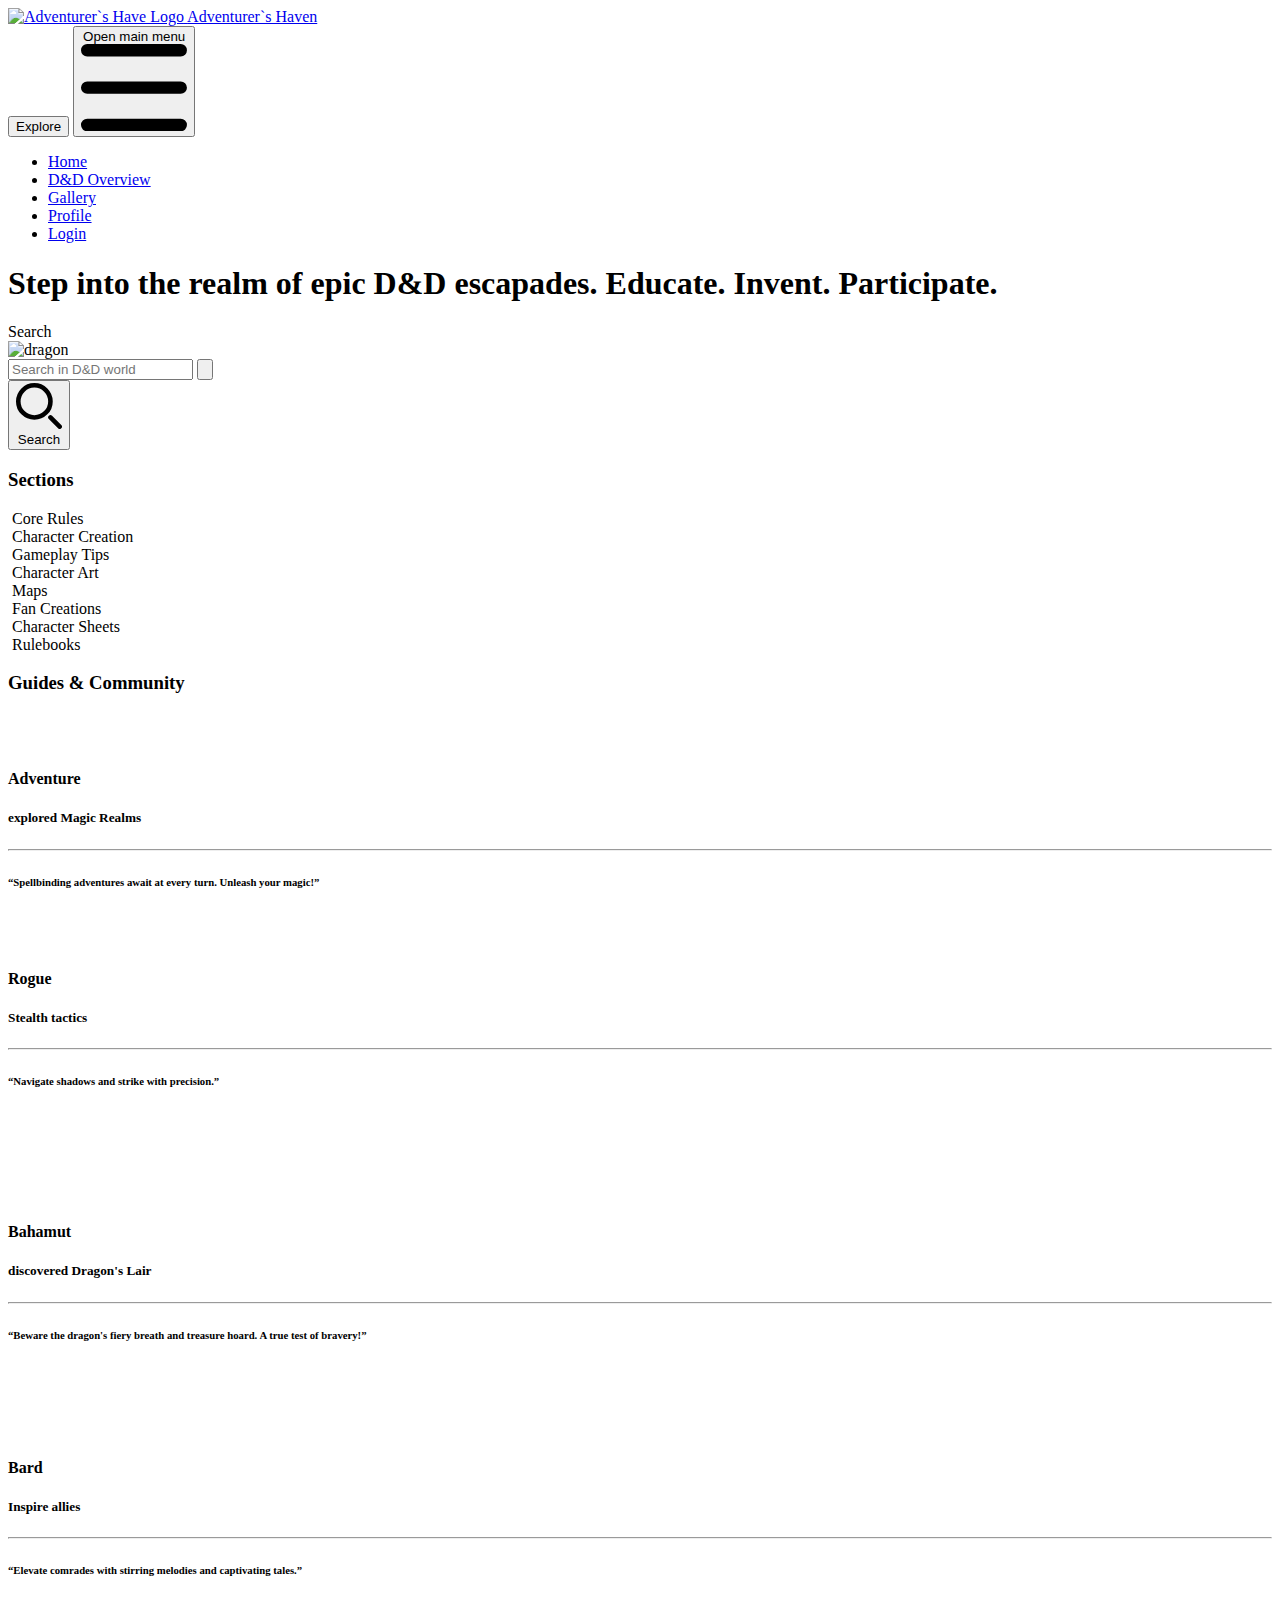
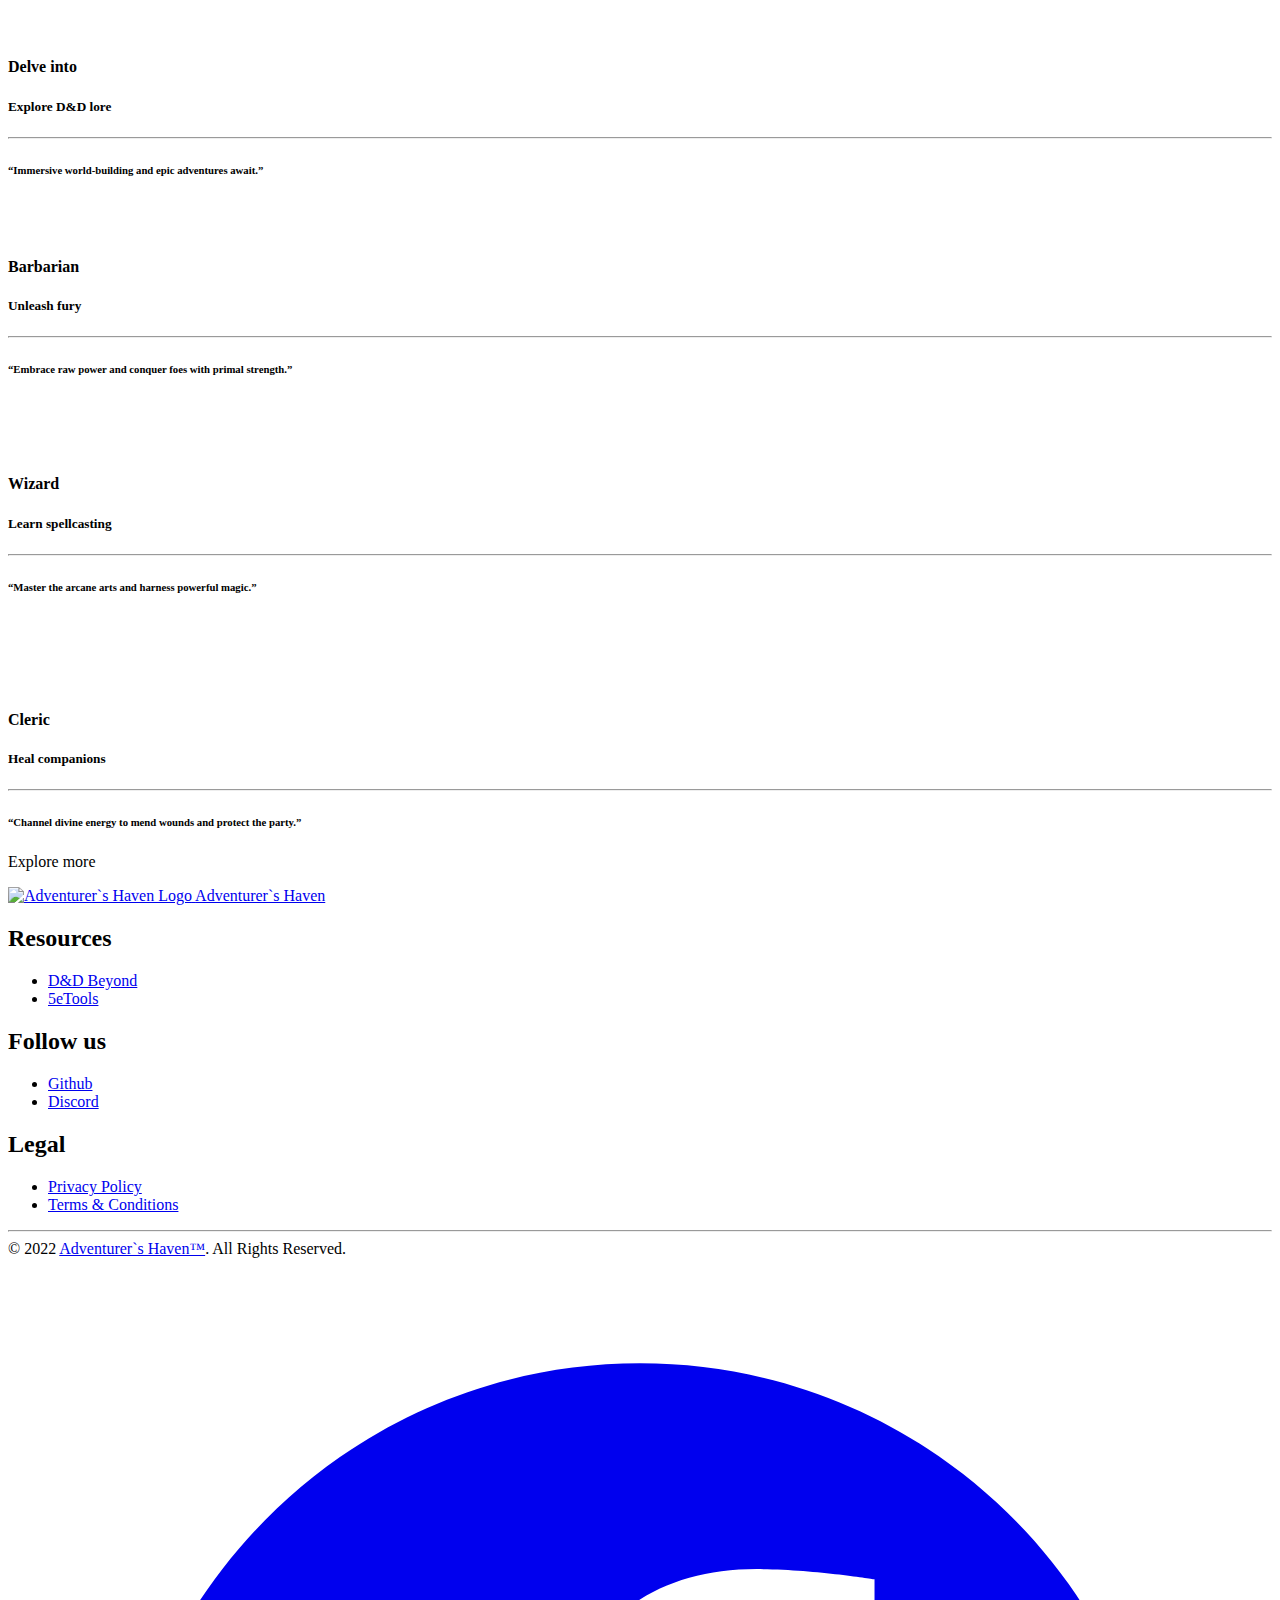
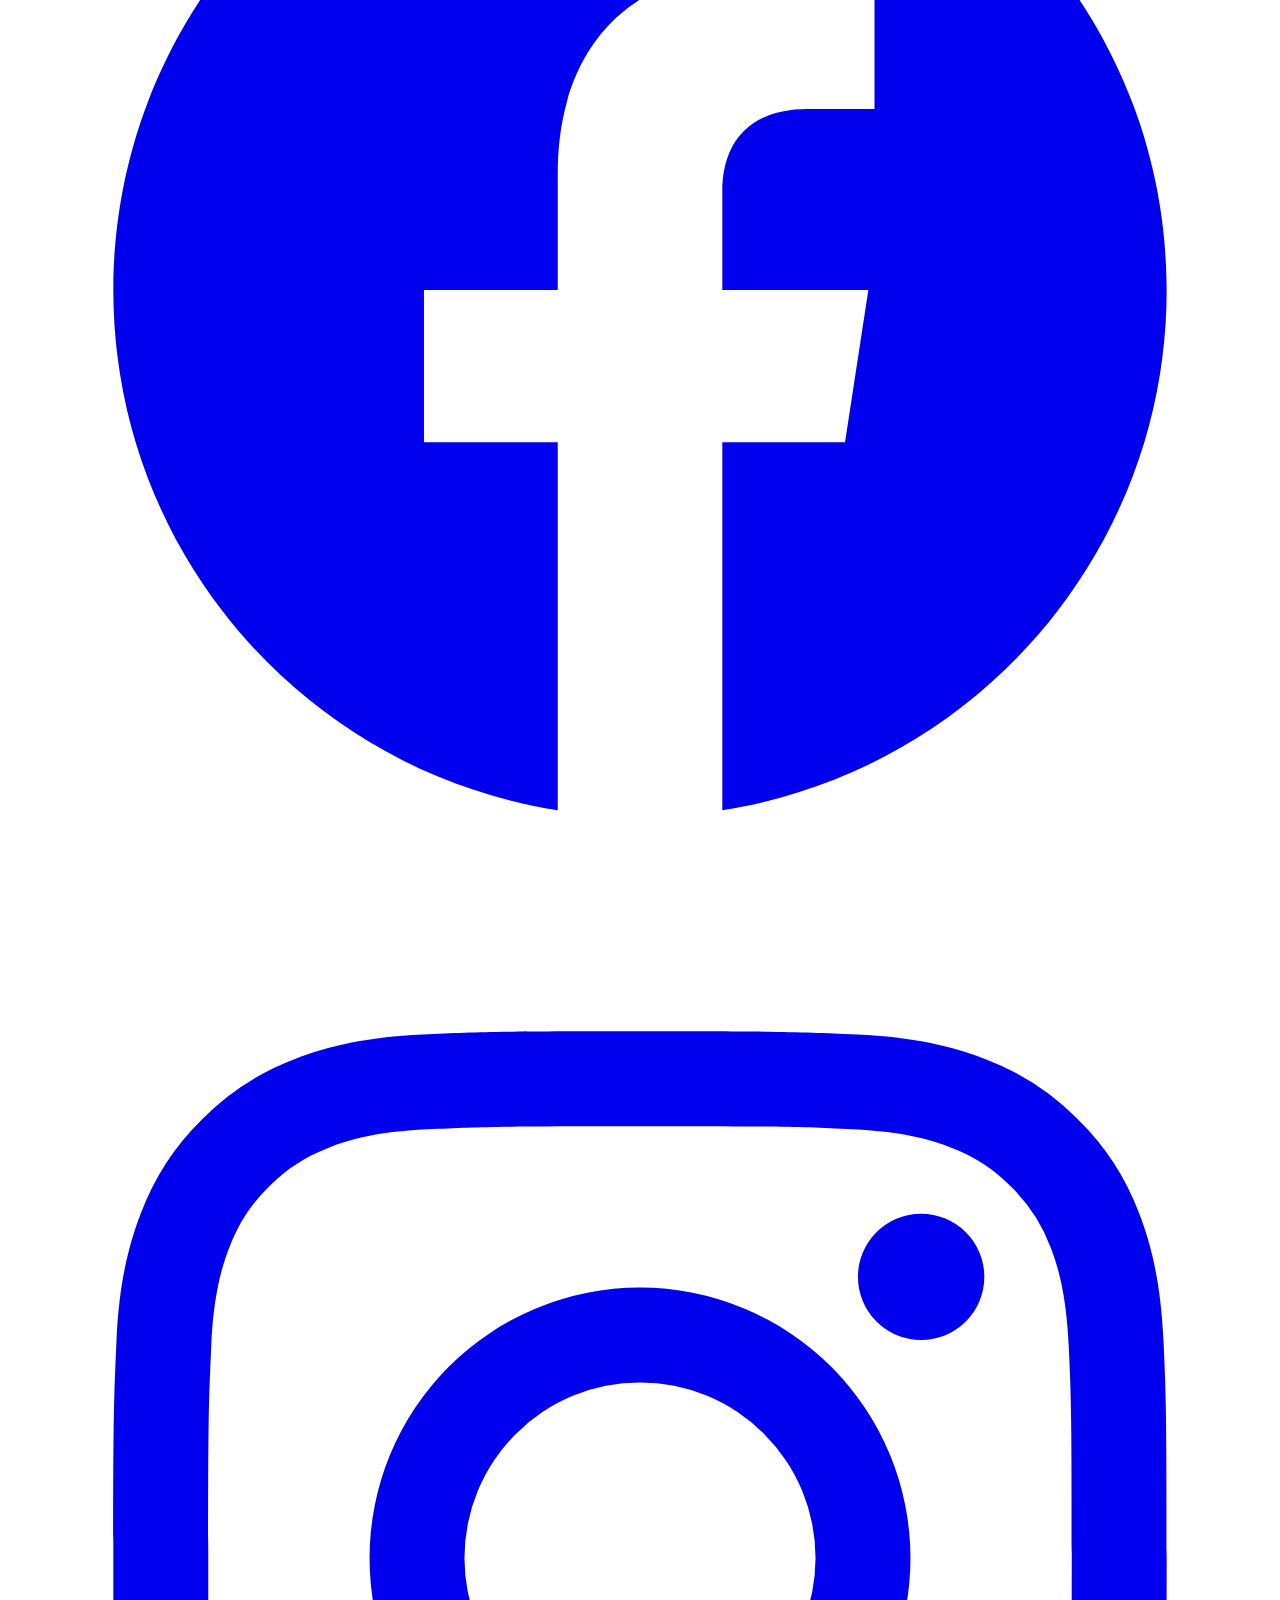
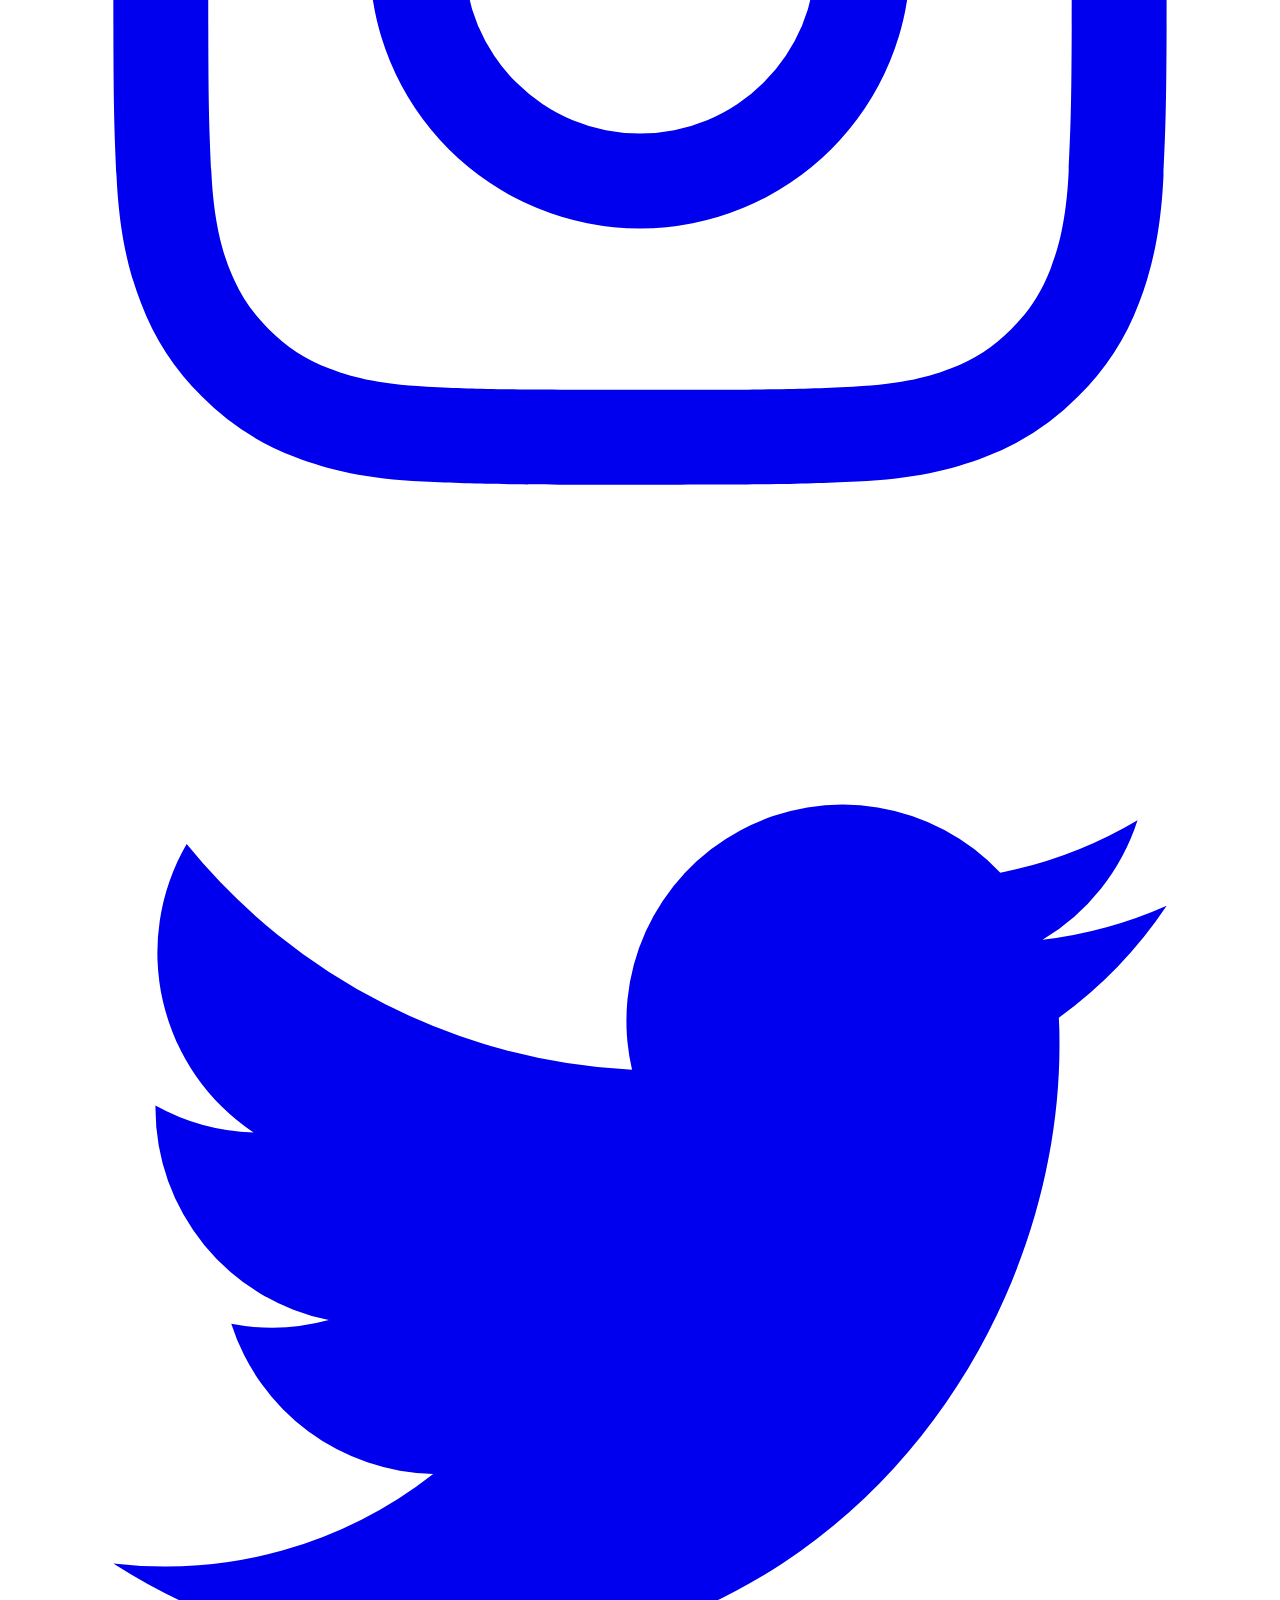
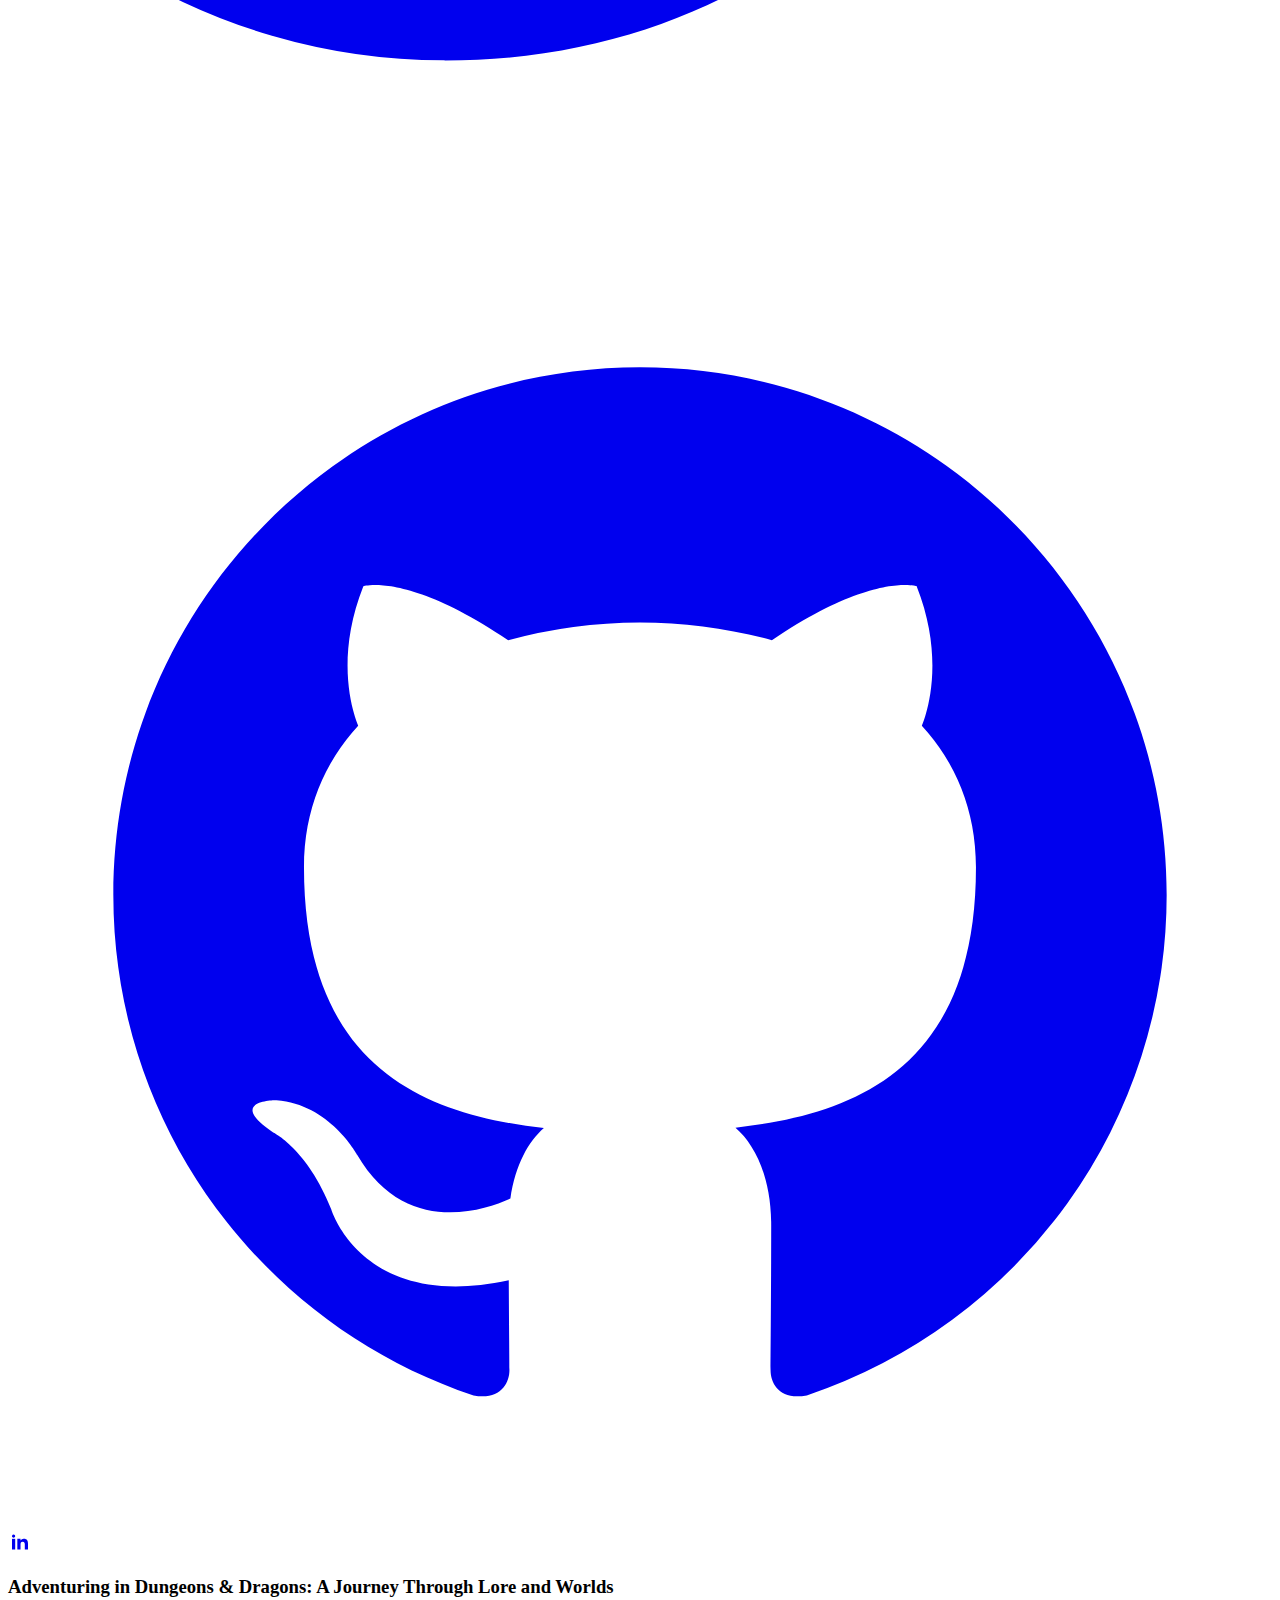
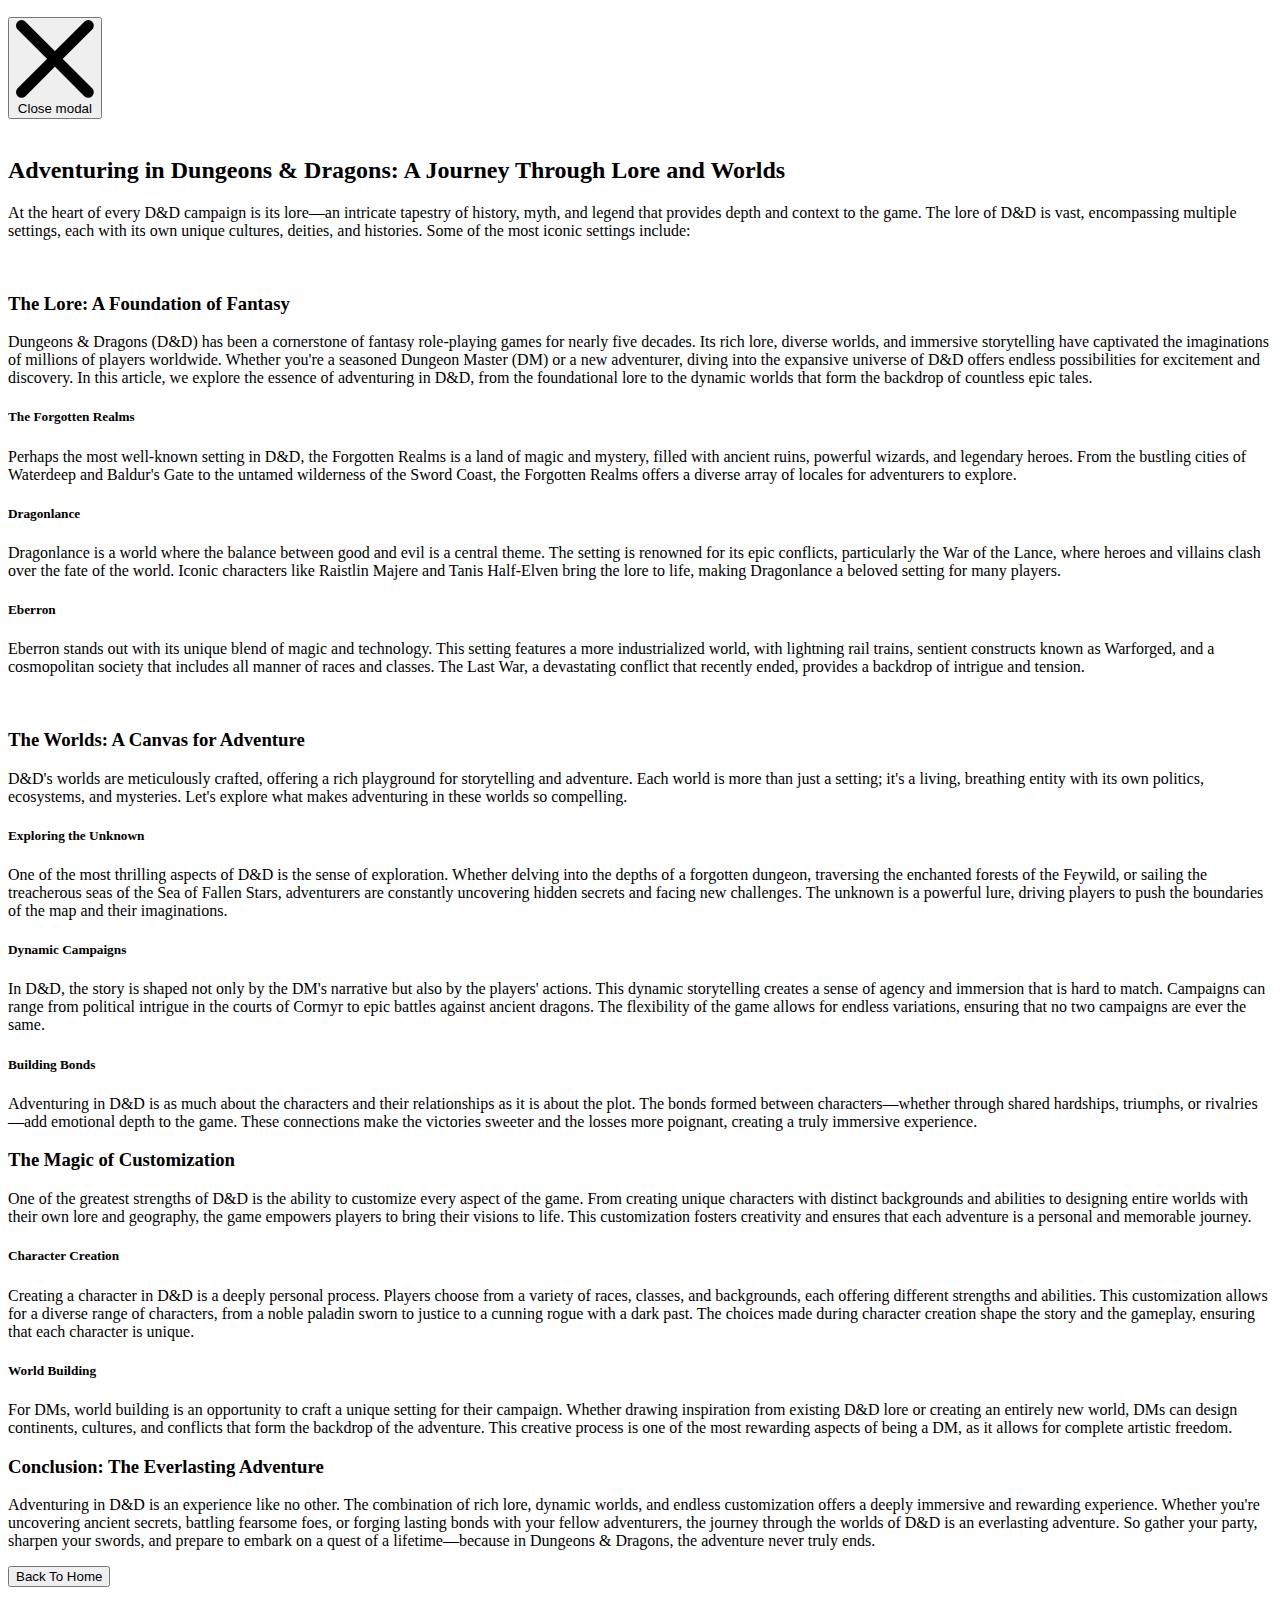
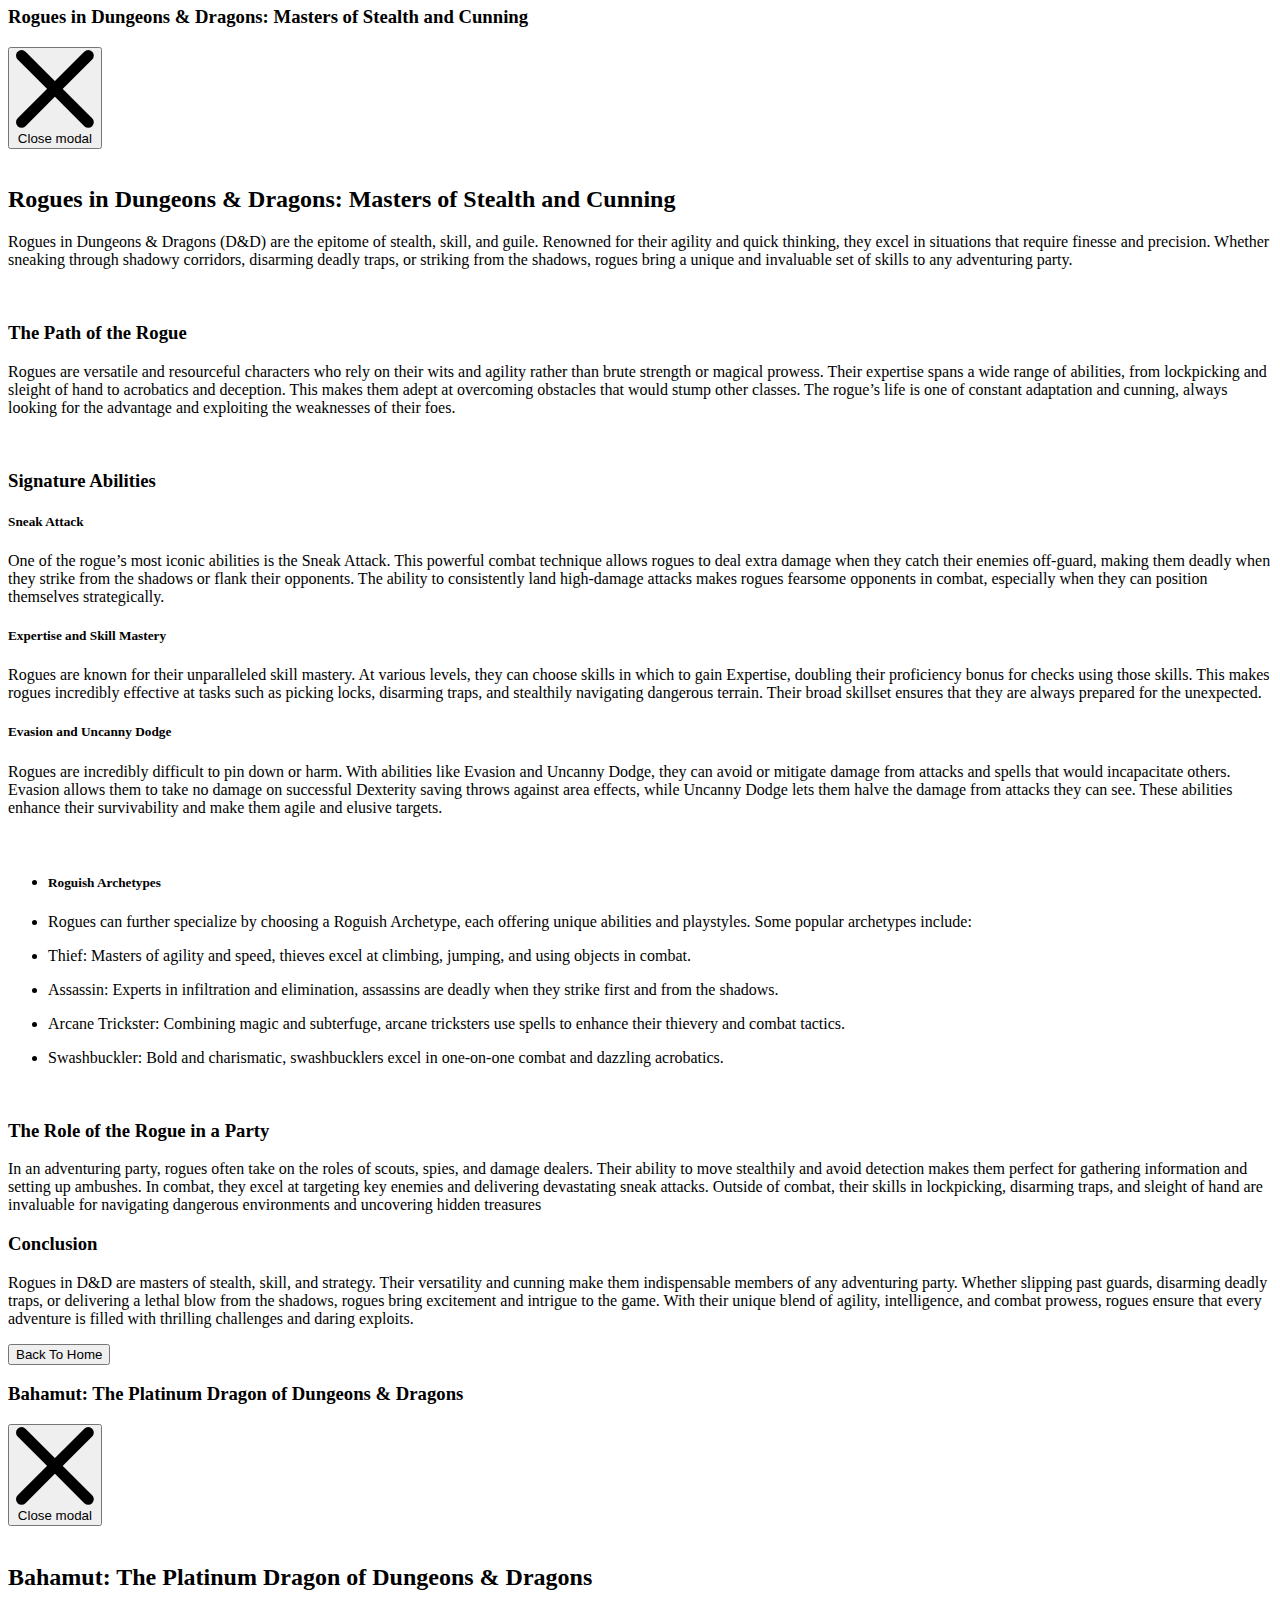
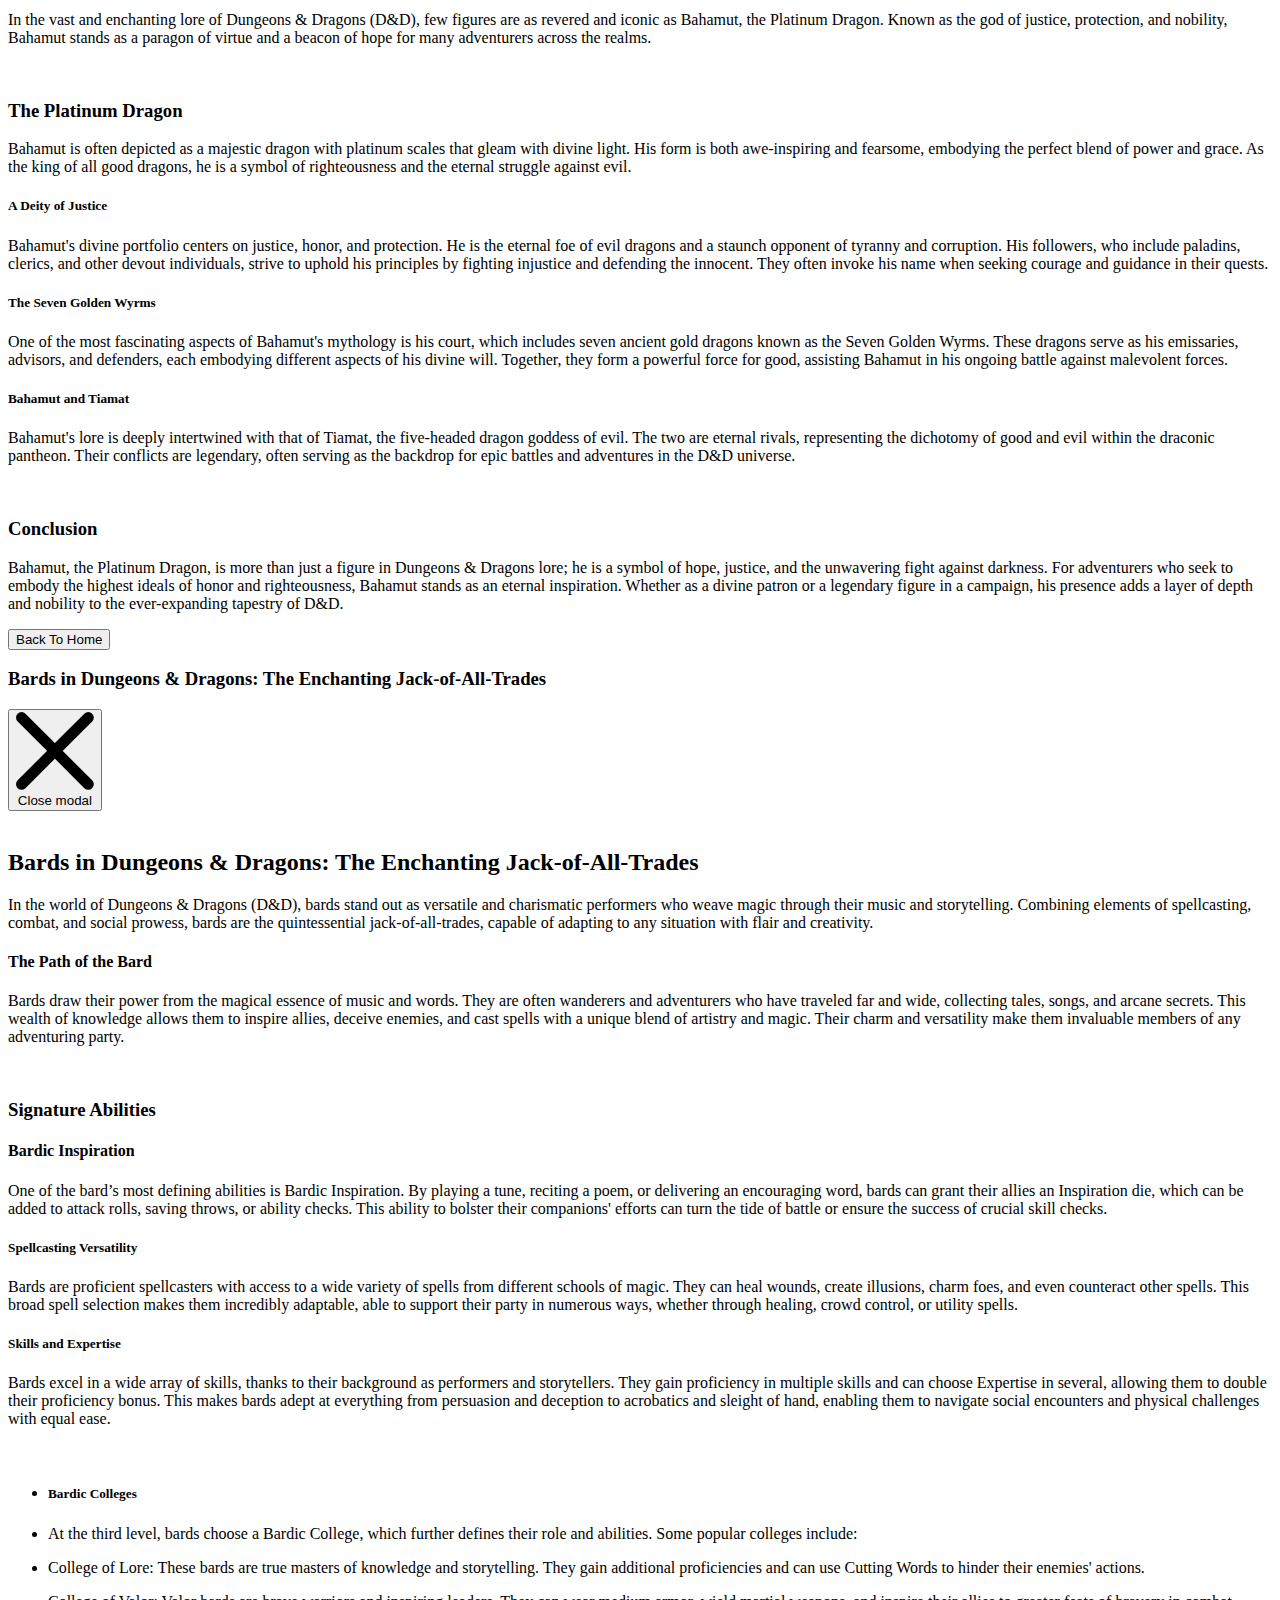
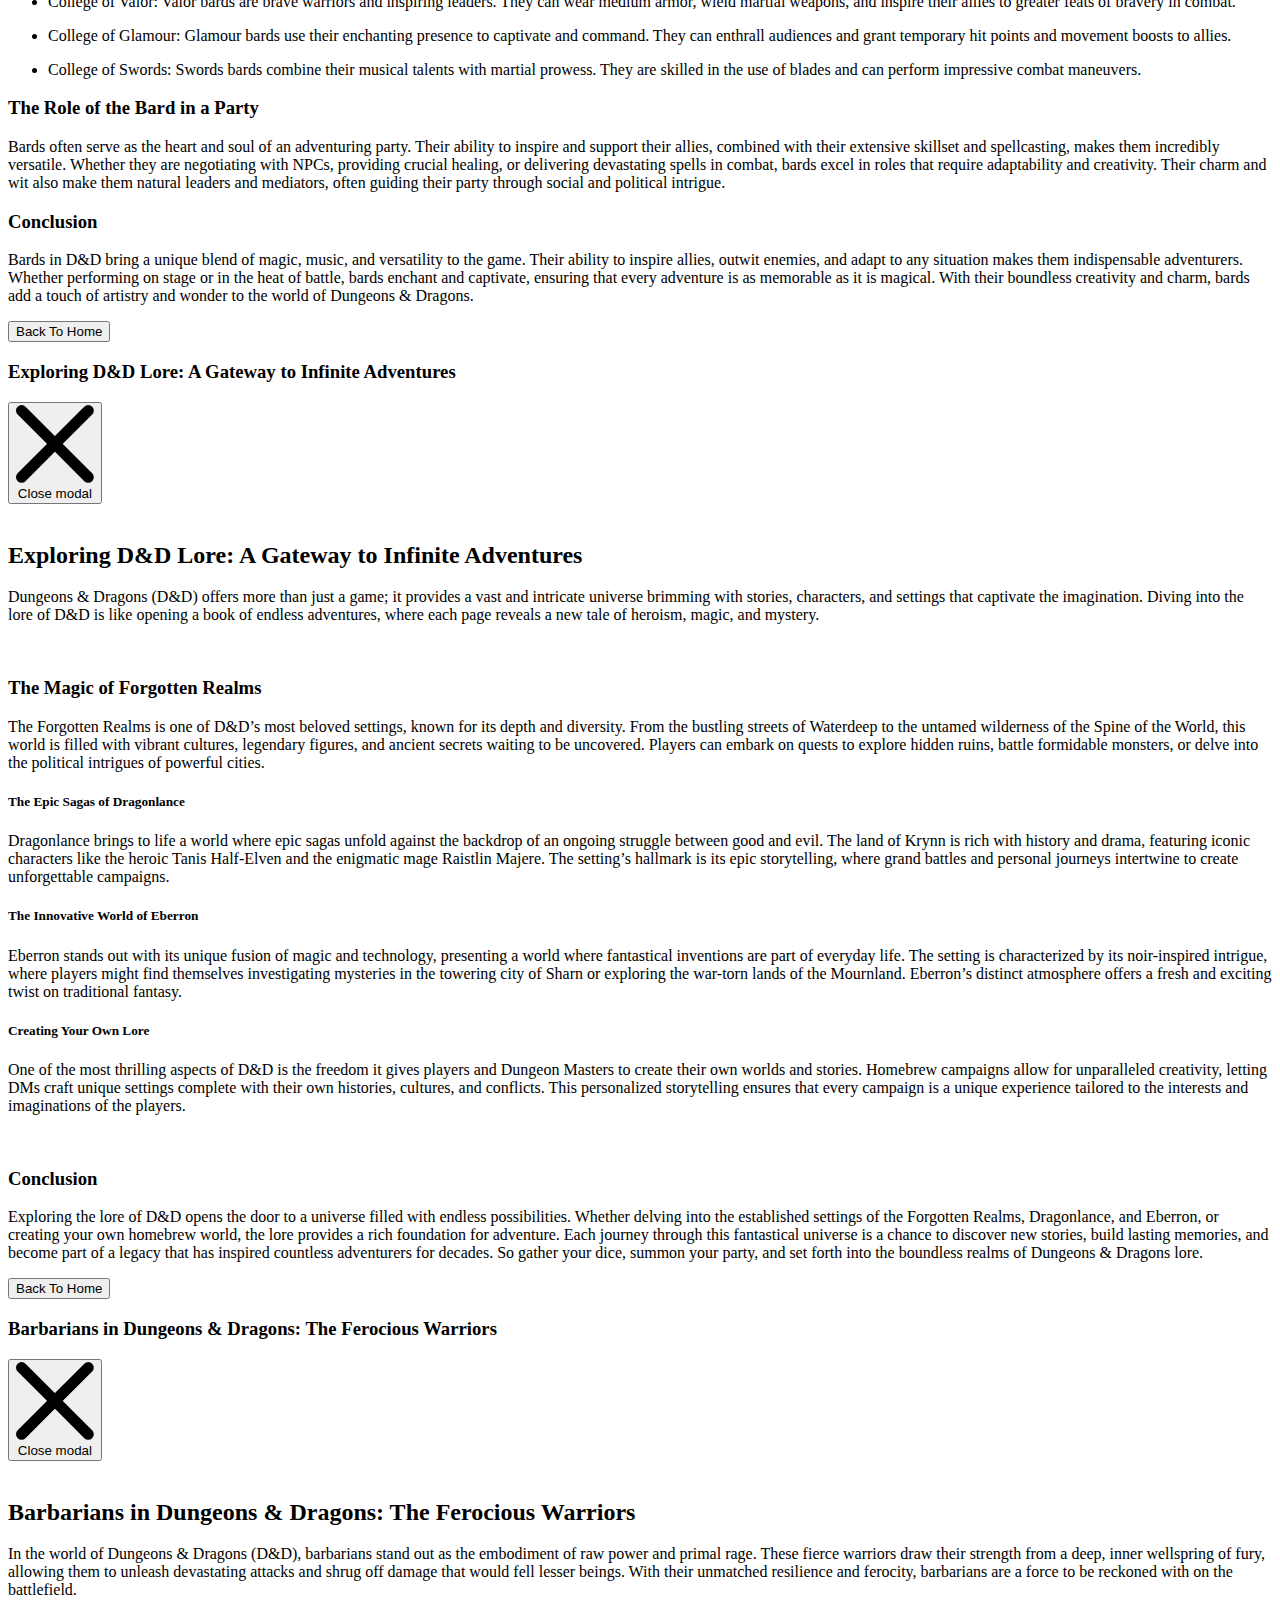
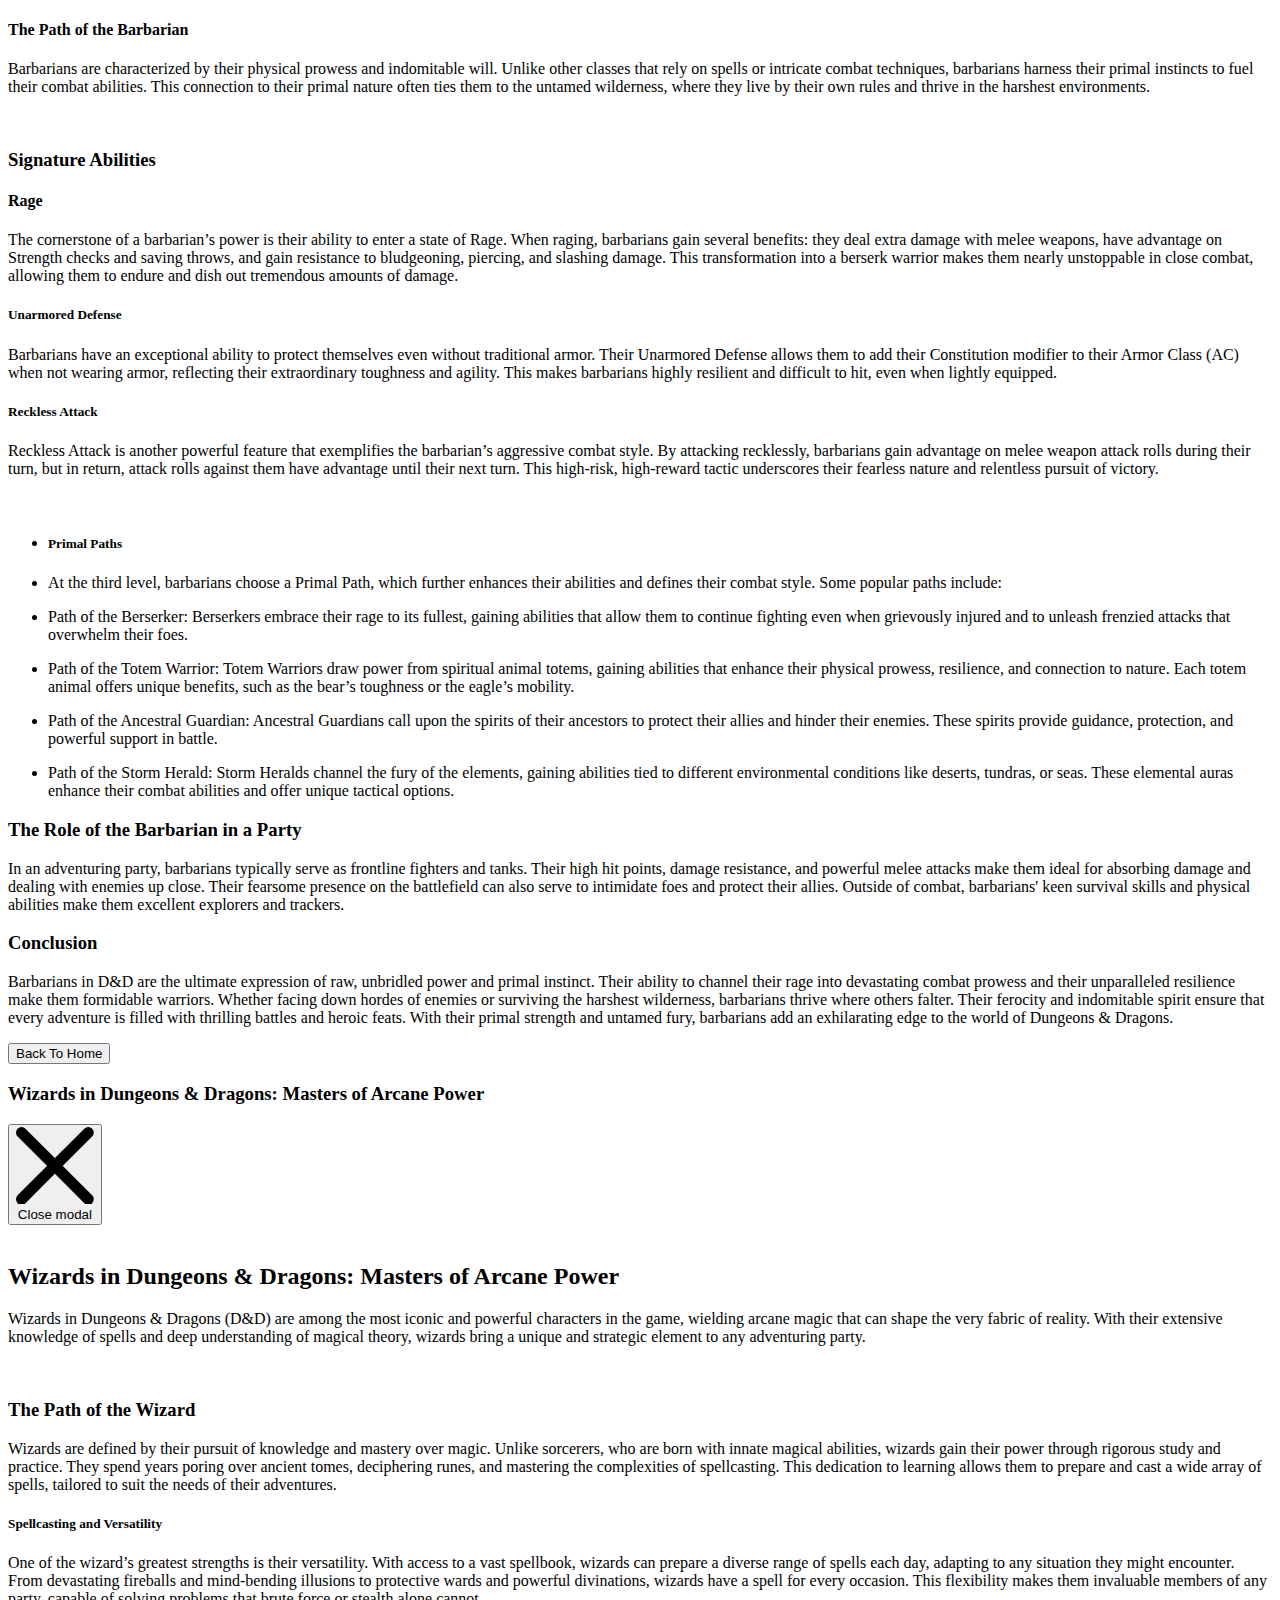
==== public/html/index.html @ 376d45e1 "Index Html Created" ====
<!DOCTYPE html>
<html lang="en">

<head>
    <meta charset="UTF-8">
    <meta name="viewport" content="width=device-width, initial-scale=1.0">
    <meta name="description" content="">
    <meta name="keywords" content="">
    <meta name="author" content="Elnaz Beyhaghi">
    <link rel="shortcut icon" href="../src/favicon/logo.svg" type="image/x-icon">
    <link rel="stylesheet" href="../css/output.css">
    <title>Adventurer`s Haven</title>
</head>

<body class="bg-primary">
    <section class="container px-1 lg:px-0">
        <!-- Nav Bar Start -->
        <nav class="bg-secondary border-b-2 border-b-button">
            <div class="max-w-full flex flex-wrap items-center justify-between mx-auto p-4">
                <a href="../html/index.html" class="flex_center space-x-3 rtl:space-x-reverse">
                    <img src="../src/images/logo.svg" class="h-8 drop-shadow-lg" alt="Adventurer`s Have Logo" />
                    <span class="leading-8 font-semibold text-text_primary text-base lg:text-2xl">Adventurer`s
                        Haven</span>
                </a>
                <div class="flex md:order-2 space-x-3 drop-shadow-lg md:space-x-0 rtl:space-x-reverse">
                    <button type="button"
                        class="bg-button rounded-full px-5 py-2 hover:bg-button_hover text-secondary">Explore</button>
                    <button data-collapse-toggle="navbar-cta" type="button"
                        class="inline-flex items-center p-2 w-10 h-10 justify-center text-sm text-secondary bg-button rounded-full md:hidden hover:bg-button_hover focus:outline-none focus:ring-2 focus:ring-secondary"
                        aria-controls="navbar-cta" aria-expanded="false">
                        <span class="sr-only">Open main menu</span>
                        <svg class="w-5 h-5" aria-hidden="true" xmlns="http://www.w3.org/2000/svg" fill="none"
                            viewBox="0 0 17 14">
                            <path stroke="currentColor" stroke-linecap="round" stroke-linejoin="round" stroke-width="2"
                                d="M1 1h15M1 7h15M1 13h15" />
                        </svg>
                    </button>
                </div>
                <div class="items-center justify-between hidden w-full md:flex md:w-auto md:order-1" id="navbar-cta">
                    <ul
                        class="flex flex-col font-medium p-4 md:p-0 mt-4 rounded-lg bg-secondary md:space-x-5 rtl:space-x-reverse md:flex-row md:mt-0 md:border-0 md:bg-secondary">
                        <li>
                            <a href="./index.html"
                                class="block py-2 px-3 md:p-0 text-text_primary rounded hover:bg-primary md:hover:bg-transparent md:hover:text-button">Home</a>
                        </li>
                        <li>
                            <a href="./dndoverview.html"
                                class="block py-2 px-3 md:p-0 text-text_primary rounded hover:bg-primary md:hover:bg-transparent md:hover:text-button">D&D
                                Overview</a>
                        </li>
                        <li>
                            <a href="./gallery.html"
                                class="block py-2 px-3 md:p-0 text-text_primary rounded hover:bg-primary md:hover:bg-transparent md:hover:text-button">Gallery</a>
                        </li>
                        <li>
                            <a href="./profilepage.html"
                                class="block py-2 px-3 md:p-0 text-text_primary rounded hover:bg-primary md:hover:bg-transparent md:hover:text-button">Profile</a>
                        </li>
                        <li>
                            <a href="./login.html"
                                class="block py-2 px-3 md:p-0 text-text_primary rounded hover:bg-primary md:hover:bg-transparent md:hover:text-button">Login</a>
                        </li>
                    </ul>
                </div>
            </div>
        </nav>
        <!-- Nav Bar End -->
        <!-- Hero Section Start-->
        <section class="mb-20">
            <div class="hero_section flex flex-col items-start justify-around">
                <div class="">
                    <h1
                        class="ml-0 text-primary text-4xl leading-[62px] font-extrabold tracking-tight md:text-5xl md:ml-5 lg:text-6xl">
                        Step into the realm of epic D&D escapades. Educate. Invent. Participate.</h1>
                </div>

                <!-- Search Bar -->
                <div class="w-full">
                    <form class="flex items-center max-w-lg mx-auto">
                        <label for="voice-search" class="sr-only">Search</label>
                        <div class="relative w-full">
                            <div class="absolute inset-y-0 start-0 flex items-center ps-3 pointer-events-none">
                                <img class="w-4 h-4" src="../src/icons/Icon_dragon.svg" alt="dragon">
                            </div>
                            <input type="text" id="voice-search"
                                class="bg-primary border border-secondary text-text_primary text-sm rounded-l-full focus:ring-button focus:border-button_hover block w-full ps-10 p-2.5"
                                placeholder="Search in D&D world" required />
                            <button type="button" class="absolute inset-y-0 end-0 flex items-center pe-3">
                                <svg class="w-4 h-4 text-text_primary hover:text-button_hover " aria-hidden="true"
                                    xmlns="http://www.w3.org/2000/svg" fill="none" viewBox="0 0 16 20">
                                    <path stroke="currentColor" stroke-linecap="round" stroke-linejoin="round"
                                        stroke-width="2"
                                        d="M15 7v3a5.006 5.006 0 0 1-5 5H6a5.006 5.006 0 0 1-5-5V7m7 9v3m-3 0h6M7 1h2a3 3 0 0 1 3 3v5a3 3 0 0 1-3 3H7a3 3 0 0 1-3-3V4a3 3 0 0 1 3-3Z" />
                                </svg>
                            </button>
                        </div>
                        <button type="submit"
                            class="inline-flex items-center py-2.5 px-3 ms-2 text-sm font-medium text-primary bg-button rounded-r-full border border-button hover:bg-button_hover focus:ring-4 focus:outline-none focus:ring-button">
                            <svg class="w-4 h-4 me-2" aria-hidden="true" xmlns="http://www.w3.org/2000/svg" fill="none"
                                viewBox="0 0 20 20">
                                <path stroke="currentColor" stroke-linecap="round" stroke-linejoin="round"
                                    stroke-width="2" d="m19 19-4-4m0-7A7 7 0 1 1 1 8a7 7 0 0 1 14 0Z" />
                            </svg>
                            Search
                        </button>
                    </form>
                </div>
                <!-- Search Bar -->
            </div>
        </section>
        <!-- Hero Section Start-->
        <!-- Sections Section Start -->
        <section>
            <div class="leading-8 font-semibold text-2xl mb-10">
                <h3>Sections</h3>
            </div>
            <div class="flex_center flex-wrap space-y-5">
                <div class="flex_around w-full space-x-10">
                    <div class="flex_center sm:flex_start  space-x-5 cursor-pointer box w-1/4 h-fit">
                        <img src="../src/icons/Icon_dragon.svg" class="  " alt="">
                        <span class=" text-text_primary hidden sm:block md:block lg:block">Core Rules</span>
                    </div>
                    <div class="flex_center sm:flex_start  space-x-5 cursor-pointer box w-1/4 h-fit">
                        <img src="../src/icons/Icon_hat_wizard.svg" class="  " alt="">
                        <span class=" text-text_primary hidden sm:block md:block lg:block">Character Creation</span>
                    </div>
                    <div class="flex_center sm:flex_start  space-x-5 cursor-pointer box w-1/4 h-fit">
                        <img src="../src/icons/Icon_khanda.svg" class="  " alt="">
                        <span class=" text-text_primary hidden sm:block md:block lg:block">Gameplay Tips</span>
                    </div>
                    <div class="flex_center sm:flex_start  space-x-5 cursor-pointer box w-1/4 h-fit">
                        <img src="../src/icons/Icon_shield.svg" class="  " alt="">
                        <span class=" text-text_primary hidden sm:block md:block lg:block">Character Art</span>
                    </div>
                </div>
                <div class="flex_around w-full space-x-10">
                    <div class="flex_center sm:flex_start  space-x-5 cursor-pointer box w-1/4 h-fit">
                        <img src="../src/icons/Icon_map_location_dot.svg" class="  " alt="">
                        <span class=" text-text_primary hidden sm:block md:block lg:block">Maps</span>
                    </div>
                    <div class="flex_center sm:flex_start  space-x-5 cursor-pointer box w-1/4 h-fit">
                        <img src="../src/icons/Icon_paintbrush.svg" class="  " alt="">
                        <span class=" text-text_primary hidden sm:block md:block lg:block">Fan Creations</span>
                    </div>
                    <div class="flex_center sm:flex_start  space-x-5 cursor-pointer box w-1/4 h-fit">
                        <img src="../src/icons/Icon_scroll.svg" class="  " alt="">
                        <span class=" text-text_primary hidden sm:block md:block lg:block">Character Sheets</span>
                    </div>
                    <div class="flex_center sm:flex_start  space-x-5 cursor-pointer box w-1/4 h-fit">
                        <img src="../src/icons/Icon_book_open.svg" class="  " alt="">
                        <span class=" text-text_primary hidden sm:block md:block lg:block">Rulebooks</span>
                    </div>
                </div>
            </div>
        </section>
        <!-- Sections Section End -->
        <!-- Guides & Community Section Start -->
        <section>
            <div class="leading-8 font-semibold text-2xl my-10">
                <h3>Guides & Community</h3>
            </div>
            <!-- Info Cards Start -->
             <div class="grid grid-flow-row-dense grid-cols-1 sm:grid-cols-2 lg:grid-cols-4 place-items-center ">
                <div class="flex flex-col space-y-8 mb-8 lg:mb-0 ">
                    <div class="w-76 h-72 bg-box rounded-3xl drop-shadow-xl cursor-pointer"
                        data-modal-target="adventure-modal" data-modal-toggle="adventure-modal">
                        <div class="flex_center flex-wrap">
                            <div class="flex_between w-full p-5">
                                <div class="w-16 h-16 rounded-full"><img src="../src/images/adventure.svg" alt=""></div>
                                <div class="flex_center space-x-2">
                                    <img src="../src/icons/Icon_dungeon.svg" alt="">
                                    <img src="../src/icons/Icon_dice_d20.svg" alt="">
                                    <img src="../src/icons/Icon_hat_wizard.svg" alt="">
                                    <img src="../src/icons/Icon_khanda.svg" alt="">
                                    <img src="../src/icons/Icon_shield.svg" alt="">
                                </div>
                            </div>
                            <div class="w-full px-5">
                                <div class="text-lg leading-6 font-semibold">
                                    <h4>Adventure</h4>
                                </div>
                                <div class="leading-[22px] font-normal">
                                    <h5>explored Magic Realms</h5>
                                </div>
                            </div>
                        </div>
                        <hr class="w-full h-1 bg-primary text-primary my-5">

                        <div class="px-5 leading-[22px] text-balance line-clamp-3">
                            <h6>“Spellbinding adventures await at every turn. Unleash your magic!”</h6>
                        </div>
                    </div>

                    <div class="w-76 h-93 bg-box rounded-3xl drop-shadow-xl cursor-pointer"
                        data-modal-target="rouge-modal" data-modal-toggle="rouge-modal">
                        <div class="flex_center flex-wrap">
                            <div class="flex_between w-full p-5">
                                <div class="w-16 h-16 rounded-full"><img src="../src/images/rogue.svg" alt=""></div>
                                <div class="flex_center space-x-2">
                                    <img src="../src/icons/Icon_baseball_bat_ball.svg" alt="">
                                    <img src="../src/icons/Icon_wand_magic_sparkles.svg" alt="">
                                    <img src="../src/icons/Icon_star.svg" alt="">
                                    <img src="../src/icons/Icon_star.svg" alt="">
                                    <img src="../src/icons/Icon_scroll.svg" alt="">
                                </div>
                            </div>
                            <div class="w-full px-5">
                                <div class="text-lg leading-6 font-semibold">
                                    <h4>Rogue</h4>
                                </div>
                                <div class="leading-[22px] font-normal">
                                    <h5>Stealth tactics</h5>
                                </div>
                            </div>
                        </div>
                        <hr class="w-full h-1 bg-primary text-primary my-5">

                        <div class="px-5 leading-[22px] text-balance line-clamp-3">
                            <h6>“Navigate shadows and strike with precision.”</h6>
                        </div>
                        <div class="flex_start space-x-2 p-5">
                            <div class="w-16 h-16 rounded-full"><img src="../src/images/rogue(1).svg" alt=""></div>
                            <div class="w-16 h-16 rounded-full"><img src="../src/images/rogue(2).svg" alt=""></div>
                            <div class="w-16 h-16 rounded-full"><img src="../src/images/rogue(3).svg" alt=""></div>

                        </div>
                    </div>
                </div>
                <div class="flex flex-col space-y-8 mb-8 lg:mb-0 ">
                    <div class="w-76 h-93 bg-box rounded-3xl drop-shadow-xl cursor-pointer"
                        data-modal-target="bahamut-modal" data-modal-toggle="bahamut-modal">
                        <div class="flex_center flex-wrap">
                            <div class="flex_between w-full p-5">
                                <div class="w-16 h-16 rounded-full"><img src="../src/images/bahamut.svg" alt=""></div>
                                <div class="flex_center space-x-2">
                                    <img src="../src/icons/Icon_baseball_bat_ball.svg" alt="">
                                    <img src="../src/icons/Icon_hat_wizard.svg" alt="">
                                    <img src="../src/icons/Icon_spell_check.svg" alt="">
                                    <img src="../src/icons/Icon_wand_magic_sparkles.svg" alt="">
                                    <img src="../src/icons/Icon_star.svg" alt="">
                                </div>
                            </div>
                            <div class="w-full px-5">
                                <div class="text-lg leading-6 font-semibold">
                                    <h4>Bahamut</h4>
                                </div>
                                <div class="leading-[22px] font-normal">
                                    <h5>discovered Dragon's Lair</h5>
                                </div>
                            </div>
                        </div>
                        <hr class="w-full h-1 bg-primary text-primary my-5">

                        <div class="px-5 leading-[22px] text-balance line-clamp-3">
                            <h6>“Beware the dragon's fiery breath and treasure hoard. A true test of bravery!”</h6>
                        </div>
                        <div class="flex_start space-x-2 p-5">
                            <div class="w-16 h-16 rounded-full"><img src="../src/images/bahamut(1).svg" alt=""></div>
                            <div class="w-16 h-16 rounded-full"><img src="../src/images/bahamut(2).svg" alt=""></div>
                        </div>
                    </div>
                    <div class="w-76 h-72 bg-box rounded-3xl drop-shadow-xl cursor-pointer"
                        data-modal-target="bard-modal" data-modal-toggle="bard-modal">
                        <div class="flex_center flex-wrap">
                            <div class="flex_between w-full p-5">
                                <div class="w-16 h-16 rounded-full"><img src="../src/images/bard.svg" alt=""></div>
                                <div class="flex_center space-x-2">
                                    <img src="../src/icons/Icon_star.svg" alt="">
                                    <img src="../src/icons/Icon_hammer.svg" alt="">
                                    <img src="../src/icons/Icon_peace.svg" alt="">
                                    <img src="../src/icons/Icon_skull.svg" alt="">
                                    <img src="../src/icons/Icon_star.svg" alt="">
                                </div>
                            </div>
                            <div class="w-full px-5">
                                <div class="text-lg leading-6 font-semibold">
                                    <h4>Bard</h4>
                                </div>
                                <div class="leading-[22px] font-normal">
                                    <h5>Inspire allies</h5>
                                </div>
                            </div>
                        </div>
                        <hr class="w-full h-1 bg-primary text-primary my-5">

                        <div class="px-5 leading-[22px] text-balance line-clamp-3">
                            <h6>“Elevate comrades with stirring melodies and captivating tales.”</h6>
                        </div>
                    </div>
                </div>
                <div class="flex flex-col space-y-8 mb-8 sm:mb-0 ">
                    <div class="w-76 h-72 bg-box rounded-3xl drop-shadow-xl cursor-pointer"
                        data-modal-target="delve-modal" data-modal-toggle="delve-modal">
                        <div class="flex_center flex-wrap">
                            <div class="flex_between w-full p-5">
                                <div class="w-16 h-16 rounded-full"><img src="../src/images/delve-into.svg" alt="">
                                </div>
                                <div class="flex_center space-x-2">
                                    <img src="../src/icons/Icon_dragon.svg" alt="">
                                    <img src="../src/icons/Icon_gem.svg" alt="">
                                    <img src="../src/icons/Icon_star.svg" alt="">
                                    <img src="../src/icons/Icon_star.svg" alt="">
                                    <img src="../src/icons/Icon_khanda.svg" alt="">
                                </div>
                            </div>
                            <div class="w-full px-5">
                                <div class="text-lg leading-6 font-semibold">
                                    <h4>Delve into</h4>
                                </div>
                                <div class="leading-[22px] font-normal">
                                    <h5>Explore D&D lore</h5>
                                </div>
                            </div>
                        </div>
                        <hr class="w-full h-1 bg-primary text-primary my-5">

                        <div class="px-5 leading-[22px] text-balance line-clamp-3">
                            <h6>“Immersive world-building and epic adventures await.”</h6>
                        </div>
                    </div>
                    <div class="w-76 h-93 bg-box rounded-3xl drop-shadow-xl cursor-pointer"
                        data-modal-target="barbarian-modal" data-modal-toggle="barbarian-modal">
                        <div class="flex_center flex-wrap">
                            <div class="flex_between w-full p-5">
                                <div class="w-16 h-16 rounded-full"><img src="../src/images/barbarian.svg" alt=""></div>
                                <div class="flex_center space-x-2">
                                    <img src="../src/icons/Icon_star.svg" alt="">
                                    <img src="../src/icons/Icon_mask.svg" alt="">
                                    <img src="../src/icons/Icon_lock.svg" alt="">
                                    <img src="../src/icons/Icon_skull_crossbones.svg" alt="">
                                    <img src="../src/icons/Icon_star.svg" alt="">
                                </div>
                            </div>
                            <div class="w-full px-5">
                                <div class="text-lg leading-6 font-semibold">
                                    <h4>Barbarian</h4>
                                </div>
                                <div class="leading-[22px] font-normal">
                                    <h5>Unleash fury</h5>
                                </div>
                            </div>
                        </div>
                        <hr class="w-full h-1 bg-primary text-primary my-5">

                        <div class="px-5 leading-[22px] text-balance line-clamp-3">
                            <h6>“Embrace raw power and conquer foes with primal strength.”</h6>
                        </div>
                        <div class="flex_start space-x-2 p-5">
                            <div class="w-16 h-16 rounded-full"><img src="../src/images/barbarian(1).svg" alt=""></div>
                        </div>
                    </div>
                </div>
                <div class="flex flex-col space-y-8 ">
                    <div class="w-76 h-93 bg-box rounded-3xl drop-shadow-xl cursor-pointer"
                        data-modal-target="wizard-modal" data-modal-toggle="wizard-modal">
                        <div class="flex_center flex-wrap">
                            <div class="flex_between w-full p-5">
                                <div class="w-16 h-16 rounded-full"><img src="../src/images/wizard.svg" alt=""></div>
                                <div class="flex_center space-x-2">
                                    <img src="../src/icons/Icon_dragon.svg" alt="">
                                    <img src="../src/icons/Icon_spell_check.svg" alt="">
                                    <img src="../src/icons/Icon_khanda.svg" alt="">
                                    <img src="../src/icons/Icon_shield.svg" alt="">
                                    <img src="../src/icons/Icon_dungeon.svg" alt="">
                                </div>
                            </div>
                            <div class="w-full px-5">
                                <div class="text-lg leading-6 font-semibold">
                                    <h4>Wizard</h4>
                                </div>
                                <div class="leading-[22px] font-normal">
                                    <h5>Learn spellcasting</h5>
                                </div>
                            </div>
                        </div>
                        <hr class="w-full h-1 bg-primary text-primary my-5">

                        <div class="px-5 leading-[22px] text-balance line-clamp-3">
                            <h6>“Master the arcane arts and harness powerful magic.”</h6>
                        </div>
                        <div class="flex_start space-x-2 p-5">
                            <div class="w-16 h-16 rounded-full"><img src="../src/images/wizard(1).svg" alt=""></div>
                            <div class="w-16 h-16 rounded-full"><img src="../src/images/wizard(2).svg" alt=""></div>
                        </div>
                    </div>
                    <div class="w-76 h-72 bg-box rounded-3xl drop-shadow-xl cursor-pointer"
                        data-modal-target="cleric-modal" data-modal-toggle="cleric-modal">
                        <div class="flex_center flex-wrap">
                            <div class="flex_between w-full p-5">
                                <div class="w-16 h-16 rounded-full"><img src="../src/images/cleric.svg" alt=""></div>
                                <div class="flex_center space-x-2">
                                    <img src="../src/icons/Icon_person.svg" alt="">
                                    <img src="../src/icons/Icon_star.svg" alt="">
                                    <img src="../src/icons/Icon_star.svg" alt="">
                                    <img src="../src/icons/Icon_drum.svg" alt="">
                                    <img src="../src/icons/Icon_star.svg" alt="">
                                </div>
                            </div>
                            <div class="w-full px-5">
                                <div class="text-lg leading-6 font-semibold">
                                    <h4>Cleric</h4>
                                </div>
                                <div class="leading-[22px] font-normal">
                                    <h5>Heal companions</h5>
                                </div>
                            </div>
                        </div>
                        <hr class="w-full h-1 bg-primary text-primary my-5">

                        <div class="px-5 leading-[22px] text-balance line-clamp-3">
                            <h6>“Channel divine energy to mend wounds and protect the party.”</h6>
                        </div>
                    </div>
                </div>
             </div>
            <!-- Info Cards End -->
             <!-- todo Add More Cards -->
            <div class="w-full flex_center my-10">
                <div class="w-48 bg-button px-5 py-2 rounded-full flex_center cursor-pointer hover:bg-button_hover">
                    <p class="leading-[22px] font-semibold text-primary">Explore more</p>
                </div>
            </div>
            <!-- todo End -->
        </section>
        <!-- Guides & Community Section End -->
        <!-- Footer Section Start -->
        <footer class="p-4 bg-secondary sm:p-6 border-t-2 border-t-button ">
            <div class="mx-auto w-full">
                <div class="md:flex md:justify-between">
                    <div class="mb-6 md:mb-0">
                        <a href="./index.html" class="flex items-center">
                            <img src="../src/images/logo.svg" class="mr-3 h-8 drop-shadow-xl"
                                alt="Adventurer`s Haven Logo" />
                            <span
                                class="self-center text-base font-semibold whitespace-nowrap text-text_primary lg:text-2xl">Adventurer`s
                                Haven</span>
                        </a>
                    </div>
                    <div class="grid grid-cols-2 gap-8 sm:gap-6 sm:grid-cols-3">
                        <div>
                            <h2 class="mb-6 text-sm font-semibold text-gray-900 uppercase dark:text-white">Resources
                            </h2>
                            <ul class="text-gray-600 dark:text-gray-400 space-y-4">
                                <li>
                                    <a href="https://www.dndbeyond.com/" class="hover:underline cursor-alias"
                                        target="_blank">D&D Beyond</a>
                                </li>
                                <li>
                                    <a href="https://5e.tools/" class="hover:underline cursor-alias"
                                        target="_blank">5eTools</a>
                                </li>
                            </ul>
                        </div>
                        <div>
                            <h2 class="mb-6 text-sm font-semibold text-gray-900 uppercase dark:text-white">Follow us
                            </h2>
                            <ul class="text-gray-600 dark:text-gray-400">
                                <li class="mb-4">
                                    <a href="#" class="hover:underline cursor-alias" target="_blank">Github</a>
                                </li>
                                <li>
                                    <a href="#" class="hover:underline cursor-alias" target="_blank">Discord</a>
                                </li>
                            </ul>
                        </div>
                        <div>
                            <h2 class="mb-6 text-sm font-semibold text-gray-900 uppercase dark:text-white">Legal</h2>
                            <ul class="text-gray-600 dark:text-gray-400">
                                <li class="mb-4">
                                    <a href="./privacy-conditions.html" class="hover:underline">Privacy Policy</a>
                                </li>
                                <li>
                                    <a href="./privacy-conditions.html" class="hover:underline">Terms &amp;
                                        Conditions</a>
                                </li>
                            </ul>
                        </div>
                    </div>
                </div>
                <hr class="my-6 border-primary sm:mx-auto lg:my-8" />
                <div class="sm:flex sm:items-center sm:justify-between">
                    <span class="text-sm text-gray-500 sm:text-center">© 2022 <a href="./index.html"
                            class="hover:underline">Adventurer`s Haven™</a>. All Rights Reserved.
                    </span>
                    <div class="flex mt-4 space-x-6 sm:justify-center sm:mt-0">
                        <!-- FaceBook -->
                        <a href="#" class="text-gray-500 hover:text-gray-900 cursor-alias" target="_blank">
                            <svg class="w-5 h-5" fill="currentColor" viewBox="0 0 24 24" aria-hidden="true">
                                <path fill-rule="evenodd"
                                    d="M22 12c0-5.523-4.477-10-10-10S2 6.477 2 12c0 4.991 3.657 9.128 8.438 9.878v-6.987h-2.54V12h2.54V9.797c0-2.506 1.492-3.89 3.777-3.89 1.094 0 2.238.195 2.238.195v2.46h-1.26c-1.243 0-1.63.771-1.63 1.562V12h2.773l-.443 2.89h-2.33v6.988C18.343 21.128 22 16.991 22 12z"
                                    clip-rule="evenodd" />
                            </svg>
                        </a>
                        <!-- Instagram -->
                        <a href="https://www.instagram.com/ellie.bey.vb?igsh=ZjlodmVubTRyMzQ4"
                            class="text-gray-500 hover:text-gray-900 cursor-alias" target="_blank">
                            <svg class="w-5 h-5" fill="currentColor" viewBox="0 0 24 24" aria-hidden="true">
                                <path fill-rule="evenodd"
                                    d="M12.315 2c2.43 0 2.784.013 3.808.06 1.064.049 1.791.218 2.427.465a4.902 4.902 0 011.772 1.153 4.902 4.902 0 011.153 1.772c.247.636.416 1.363.465 2.427.048 1.067.06 1.407.06 4.123v.08c0 2.643-.012 2.987-.06 4.043-.049 1.064-.218 1.791-.465 2.427a4.902 4.902 0 01-1.153 1.772 4.902 4.902 0 01-1.772 1.153c-.636.247-1.363.416-2.427.465-1.067.048-1.407.06-4.123.06h-.08c-2.643 0-2.987-.012-4.043-.06-1.064-.049-1.791-.218-2.427-.465a4.902 4.902 0 01-1.772-1.153 4.902 4.902 0 01-1.153-1.772c-.247-.636-.416-1.363-.465-2.427-.047-1.024-.06-1.379-.06-3.808v-.63c0-2.43.013-2.784.06-3.808.049-1.064.218-1.791.465-2.427a4.902 4.902 0 011.153-1.772A4.902 4.902 0 015.45 2.525c.636-.247 1.363-.416 2.427-.465C8.901 2.013 9.256 2 11.685 2h.63zm-.081 1.802h-.468c-2.456 0-2.784.011-3.807.058-.975.045-1.504.207-1.857.344-.467.182-.8.398-1.15.748-.35.35-.566.683-.748 1.15-.137.353-.3.882-.344 1.857-.047 1.023-.058 1.351-.058 3.807v.468c0 2.456.011 2.784.058 3.807.045.975.207 1.504.344 1.857.182.466.399.8.748 1.15.35.35.683.566 1.15.748.353.137.882.3 1.857.344 1.054.048 1.37.058 4.041.058h.08c2.597 0 2.917-.01 3.96-.058.976-.045 1.505-.207 1.858-.344.466-.182.8-.398 1.15-.748.35-.35.566-.683.748-1.15.137-.353.3-.882.344-1.857.048-1.055.058-1.37.058-4.041v-.08c0-2.597-.01-2.917-.058-3.96-.045-.976-.207-1.505-.344-1.858a3.097 3.097 0 00-.748-1.15 3.098 3.098 0 00-1.15-.748c-.353-.137-.882-.3-1.857-.344-1.023-.047-1.351-.058-3.807-.058zM12 6.865a5.135 5.135 0 110 10.27 5.135 5.135 0 010-10.27zm0 1.802a3.333 3.333 0 100 6.666 3.333 3.333 0 000-6.666zm5.338-3.205a1.2 1.2 0 110 2.4 1.2 1.2 0 010-2.4z"
                                    clip-rule="evenodd" />
                            </svg>
                        </a>
                        <!-- Twitter -->
                        <a href="#" class="text-gray-500 hover:text-gray-900 cursor-alias" target="_blank">
                            <svg class="w-5 h-5" fill="currentColor" viewBox="0 0 24 24" aria-hidden="true">
                                <path
                                    d="M8.29 20.251c7.547 0 11.675-6.253 11.675-11.675 0-.178 0-.355-.012-.53A8.348 8.348 0 0022 5.92a8.19 8.19 0 01-2.357.646 4.118 4.118 0 001.804-2.27 8.224 8.224 0 01-2.605.996 4.107 4.107 0 00-6.993 3.743 11.65 11.65 0 01-8.457-4.287 4.106 4.106 0 001.27 5.477A4.072 4.072 0 012.8 9.713v.052a4.105 4.105 0 003.292 4.022 4.095 4.095 0 01-1.853.07 4.108 4.108 0 003.834 2.85A8.233 8.233 0 012 18.407a11.616 11.616 0 006.29 1.84" />
                            </svg>
                        </a>
                        <!-- Github -->
                        <a href="#" class="text-gray-500 hover:text-gray-900 cursor-alias" target="_blank">
                            <svg class="w-5 h-5" fill="currentColor" viewBox="0 0 24 24" aria-hidden="true">
                                <path fill-rule="evenodd"
                                    d="M12 2C6.477 2 2 6.484 2 12.017c0 4.425 2.865 8.18 6.839 9.504.5.092.682-.217.682-.483 0-.237-.008-.868-.013-1.703-2.782.605-3.369-1.343-3.369-1.343-.454-1.158-1.11-1.466-1.11-1.466-.908-.62.069-.608.069-.608 1.003.07 1.531 1.032 1.531 1.032.892 1.53 2.341 1.088 2.91.832.092-.647.35-1.088.636-1.338-2.22-.253-4.555-1.113-4.555-4.951 0-1.093.39-1.988 1.029-2.688-.103-.253-.446-1.272.098-2.65 0 0 .84-.27 2.75 1.026A9.564 9.564 0 0112 6.844c.85.004 1.705.115 2.504.337 1.909-1.296 2.747-1.027 2.747-1.027.546 1.379.202 2.398.1 2.651.64.7 1.028 1.595 1.028 2.688 0 3.848-2.339 4.695-4.566 4.943.359.309.678.92.678 1.855 0 1.338-.012 2.419-.012 2.747 0 .268.18.58.688.482A10.019 10.019 0 0022 12.017C22 6.484 17.522 2 12 2z"
                                    clip-rule="evenodd" />
                            </svg>
                        </a>
                        <!-- LinkedIn -->
                        <a href="https://www.linkedin.com/in/ellie-bv-497b95239"
                            class="text-gray-500 hover:text-gray-900 cursor-alias" target="_blank">
                            <svg class="w-5 h-5" aria-hidden="true" xmlns="http://www.w3.org/2000/svg" width="24"
                                height="24" fill="currentColor" viewBox="0 0 24 24">
                                <path fill-rule="evenodd"
                                    d="M12.51 8.796v1.697a3.738 3.738 0 0 1 3.288-1.684c3.455 0 4.202 2.16 4.202 4.97V19.5h-3.2v-5.072c0-1.21-.244-2.766-2.128-2.766-1.827 0-2.139 1.317-2.139 2.676V19.5h-3.19V8.796h3.168ZM7.2 6.106a1.61 1.61 0 0 1-.988 1.483 1.595 1.595 0 0 1-1.743-.348A1.607 1.607 0 0 1 5.6 4.5a1.601 1.601 0 0 1 1.6 1.606Z"
                                    clip-rule="evenodd" />
                                <path d="M7.2 8.809H4V19.5h3.2V8.809Z" />
                            </svg>
                        </a>
                    </div>
                </div>
            </div>
        </footer>
        <!-- Footer Section End -->
    </section>
    <!-- ! Adventure-Modal Section Start  -->
    <div id="adventure-modal" tabindex="-1" aria-hidden="true"
        class="hidden overflow-auto fixed top-0 right-0 left-0 z-50 justify-center items-center w-full md:inset-0 h-[calc(100%-1rem)] max-h-full">
        <div class="relative p-4 w-full max-w-2xl max-h-full">
            <!-- Modal content -->
            <div class="relative bg-box rounded-3xl drop-shadow-2xl">
                <!-- Modal header -->
                <div class="flex items-center justify-between p-4 md:p-5 border-b rounded-t">
                    <h3 class="text-xl font-semibold text-text_primary">
                        Adventuring in Dungeons & Dragons: A Journey Through Lore and Worlds
                    </h3>
                    <button type="button"
                        class="text-box bg-button hover:bg-button_hover  rounded-full text-sm w-8 h-8 ms-auto inline-flex justify-center items-center"
                        data-modal-hide="adventure-modal">
                        <svg class="w-3 h-3" aria-hidden="true" xmlns="http://www.w3.org/2000/svg" fill="none"
                            viewBox="0 0 14 14">
                            <path stroke="currentColor" stroke-linecap="round" stroke-linejoin="round"
                                stroke-width="2" d="m1 1 6 6m0 0 6 6M7 7l6-6M7 7l-6 6" />
                        </svg>
                        <span class="sr-only">Close modal</span>
                    </button>
                </div>
                <!-- Modal body -->
                <div class="overflow-auto h-[750px]">
                    <div class="px-4 w-full h-fit ">
                        <img class="rounded-3xl mx-auto overflow-hidden drop-shadow-2xl"
                            src="../src/images/adventure-banner(1).svg" alt="">
                    </div>
                    <div class="p-4 md:p-5 space-y-4">
                        <h2 class="leading-relaxed font-bold">Adventuring in Dungeons & Dragons: A Journey Through
                            Lore and Worlds</h2>
                        <p class="text-base leading-relaxed">
                            At the heart of every D&D campaign is its lore—an intricate tapestry of history, myth,
                            and legend that provides depth and context to the game. The lore of D&D is vast,
                            encompassing multiple settings, each with its own unique cultures, deities, and
                            histories. Some of the most iconic settings include:
                        </p>
                    </div>
                    <div class="px-4 w-full h-[350px]">
                        <img class=" rounded-3xl h-full mx-auto overflow-hidden drop-shadow-lg"
                            src="../src/images/adventure-banner.svg" alt="">
                    </div>
                    <div class="p-4 md:p-5 space-y-4">
                        <h3 class="leading-relaxed font-bold">The Lore: A Foundation of Fantasy</h3>
                        <p class="text-base leading-relaxed">
                            Dungeons & Dragons (D&D) has been a cornerstone of fantasy role-playing games for nearly
                            five decades. Its rich lore, diverse worlds, and immersive storytelling have captivated
                            the imaginations of millions of players worldwide. Whether you're a seasoned Dungeon
                            Master (DM) or a new adventurer, diving into the expansive universe of D&D offers
                            endless possibilities for excitement and discovery. In this article, we explore the
                            essence of adventuring in D&D, from the foundational lore to the dynamic worlds that
                            form the backdrop of countless epic tales.
                        </p>
                        <h5 class="leading-relaxed font-bold">The Forgotten Realms</h5>
                        <p class="text-base leading-relaxed">
                            Perhaps the most well-known setting in D&D, the Forgotten Realms is a land of magic and
                            mystery, filled with ancient ruins, powerful wizards, and legendary heroes. From the
                            bustling cities of Waterdeep and Baldur's Gate to the untamed wilderness of the Sword
                            Coast, the Forgotten Realms offers a diverse array of locales for adventurers to
                            explore.
                        </p>
                        <h5 class="leading-relaxed font-bold">Dragonlance</h5>
                        <p class="text-base leading-relaxed">
                            Dragonlance is a world where the balance between good and evil is a central theme. The
                            setting is renowned for its epic conflicts, particularly the War of the Lance, where
                            heroes and villains clash over the fate of the world. Iconic characters like Raistlin
                            Majere and Tanis Half-Elven bring the lore to life, making Dragonlance a beloved setting
                            for many players.
                        </p>
                        <h5 class="leading-relaxed font-bold">Eberron</h5>
                        <p class="text-base leading-relaxed">
                            Eberron stands out with its unique blend of magic and technology. This setting features
                            a more industrialized world, with lightning rail trains, sentient constructs known as
                            Warforged, and a cosmopolitan society that includes all manner of races and classes. The
                            Last War, a devastating conflict that recently ended, provides a backdrop of intrigue
                            and tension.
                        </p>
                    </div>
                    <div class="px-4 w-full h-fit ">
                        <img class="rounded-3xl drop-shadow-2xl" src="../src/images/adventure-banner(2).svg" alt="">
                    </div>
                    <div class="p-4 md:p-5 space-y-4">
                        <h3 class="leading-relaxed font-bold">The Worlds: A Canvas for Adventure</h3>
                        <p class="text-base leading-relaxed">
                            D&D's worlds are meticulously crafted, offering a rich playground for storytelling and
                            adventure. Each world is more than just a setting; it's a living, breathing entity with
                            its own politics, ecosystems, and mysteries. Let's explore what makes adventuring in
                            these worlds so compelling.
                        </p>
                        <h5 class="leading-relaxed font-bold">Exploring the Unknown</h5>
                        <p class="text-base leading-relaxed">
                            One of the most thrilling aspects of D&D is the sense of exploration. Whether delving
                            into the depths of a forgotten dungeon, traversing the enchanted forests of the Feywild,
                            or sailing the treacherous seas of the Sea of Fallen Stars, adventurers are constantly
                            uncovering hidden secrets and facing new challenges. The unknown is a powerful lure,
                            driving players to push the boundaries of the map and their imaginations.
                        </p>
                        <h5 class="leading-relaxed font-bold">Dynamic Campaigns</h5>
                        <p class="text-base leading-relaxed">
                            In D&D, the story is shaped not only by the DM's narrative but also by the players'
                            actions. This dynamic storytelling creates a sense of agency and immersion that is hard
                            to match. Campaigns can range from political intrigue in the courts of Cormyr to epic
                            battles against ancient dragons. The flexibility of the game allows for endless
                            variations, ensuring that no two campaigns are ever the same.
                        </p>

                        <h5 class="leading-relaxed font-bold">Building Bonds</h5>
                        <p class="text-base leading-relaxed">
                            Adventuring in D&D is as much about the characters and their relationships as it is
                            about the plot. The bonds formed between characters—whether through shared hardships,
                            triumphs, or rivalries—add emotional depth to the game. These connections make the
                            victories sweeter and the losses more poignant, creating a truly immersive experience.
                        </p>

                        <h3 class="leading-relaxed font-bold">The Magic of Customization</h3>
                        <p class="text-base leading-relaxed">
                            One of the greatest strengths of D&D is the ability to customize every aspect of the
                            game. From creating unique characters with distinct backgrounds and abilities to
                            designing entire worlds with their own lore and geography, the game empowers players to
                            bring their visions to life. This customization fosters creativity and ensures that each
                            adventure is a personal and memorable journey.
                        </p>

                        <h5 class="leading-relaxed font-bold">Character Creation</h5>
                        <p class="text-base leading-relaxed">
                            Creating a character in D&D is a deeply personal process. Players choose from a variety
                            of races, classes, and backgrounds, each offering different strengths and abilities.
                            This customization allows for a diverse range of characters, from a noble paladin sworn
                            to justice to a cunning rogue with a dark past. The choices made during character
                            creation shape the story and the gameplay, ensuring that each character is unique.
                        </p>

                        <h5 class="leading-relaxed font-bold">World Building</h5>
                        <p class="text-base leading-relaxed">
                            For DMs, world building is an opportunity to craft a unique setting for their campaign.
                            Whether drawing inspiration from existing D&D lore or creating an entirely new world,
                            DMs can design continents, cultures, and conflicts that form the backdrop of the
                            adventure. This creative process is one of the most rewarding aspects of being a DM, as
                            it allows for complete artistic freedom.
                        </p>

                        <h3 class="leading-relaxed font-bold">Conclusion: The Everlasting Adventure</h3>
                        <p class="text-base leading-relaxed">
                            Adventuring in D&D is an experience like no other. The combination of rich lore, dynamic
                            worlds, and endless customization offers a deeply immersive and rewarding experience.
                            Whether you're uncovering ancient secrets, battling fearsome foes, or forging lasting
                            bonds with your fellow adventurers, the journey through the worlds of D&D is an
                            everlasting adventure. So gather your party, sharpen your swords, and prepare to embark
                            on a quest of a lifetime—because in Dungeons & Dragons, the adventure never truly ends.
                        </p>
                    </div>
                </div>
                <!-- Modal footer -->
                <div class="flex items-center p-4 md:p-5 border-t border-gray-200 rounded-b dark:border-gray-600">
                    <button data-modal-hide="adventure-modal" type="button"
                        class="text-box bg-button hover:bg-button_hover font-medium rounded-lg text-sm px-5 py-2.5 text-center">Back
                        To Home</button>
                </div>
            </div>
        </div>
    </div>
    <!--! Adventure-Modal Section End -->

    <!--! Rouge-Modal Section Start -->
    <div id="rouge-modal" tabindex="-1" aria-hidden="true"
        class="hidden overflow-auto fixed top-0 right-0 left-0 z-50 justify-center items-center w-full md:inset-0 h-[calc(100%-1rem)] max-h-full">
        <div class="relative p-4 w-full max-w-2xl max-h-full">
            <!-- Modal content -->
            <div class="relative bg-box rounded-3xl drop-shadow-2xl">
                <!-- Modal header -->
                <div class="flex items-center justify-between p-4 md:p-5 border-b rounded-t">
                    <h3 class="text-xl font-semibold text-text_primary">
                        Rogues in Dungeons & Dragons: Masters of Stealth and Cunning
                    </h3>
                    <button type="button"
                        class="text-box bg-button hover:bg-button_hover  rounded-full text-sm w-8 h-8 ms-auto inline-flex justify-center items-center"
                        data-modal-hide="rouge-modal">
                        <svg class="w-3 h-3" aria-hidden="true" xmlns="http://www.w3.org/2000/svg" fill="none"
                            viewBox="0 0 14 14">
                            <path stroke="currentColor" stroke-linecap="round" stroke-linejoin="round"
                                stroke-width="2" d="m1 1 6 6m0 0 6 6M7 7l6-6M7 7l-6 6" />
                        </svg>
                        <span class="sr-only">Close modal</span>
                    </button>
                </div>
                <!-- Modal body -->
                <div class="overflow-auto h-[750px]">
                    <div class="px-4 w-full h-fit ">
                        <img class="rounded-3xl mx-auto overflow-hidden drop-shadow-2xl"
                            src="../src/images/rouge-banner.svg" alt="">
                    </div>
                    <div class="p-4 md:p-5 space-y-4">
                        <h2 class="leading-relaxed font-bold">Rogues in Dungeons & Dragons: Masters of Stealth and
                            Cunning</h2>
                        <p class="text-base leading-relaxed">
                            Rogues in Dungeons & Dragons (D&D) are the epitome of stealth, skill, and guile.
                            Renowned for their agility and quick thinking, they excel in situations that require
                            finesse and precision. Whether sneaking through shadowy corridors, disarming deadly
                            traps, or striking from the shadows, rogues bring a unique and invaluable set of skills
                            to any adventuring party.
                        </p>
                    </div>
                    <div class="px-4 w-full h-[350px]">
                        <img class="rounded-3xl h-full mx-auto overflow-hidden drop-shadow-lg"
                            src="../src/images/rouge-banner(1).svg" alt="">
                    </div>
                    <div class="p-4 md:p-5 space-y-4">
                        <h3 class="leading-relaxed font-bold">The Path of the Rogue</h3>
                        <p class="text-base leading-relaxed">
                            Rogues are versatile and resourceful characters who rely on their wits and agility
                            rather than brute strength or magical prowess. Their expertise spans a wide range of
                            abilities, from lockpicking and sleight of hand to acrobatics and deception. This makes
                            them adept at overcoming obstacles that would stump other classes. The rogue’s life is
                            one of constant adaptation and cunning, always looking for the advantage and exploiting
                            the weaknesses of their foes.
                        </p>
                    </div>
                    <div class="px-4 w-full h-fit flex_center space-x-1">
                        <img class="rounded-3xl w-1/2 h-full drop-shadow-2xl"
                            src="../src/images/rouge-banner(2).svg" alt="">
                        <img class="rounded-3xl w-1/2 h-full drop-shadow-2xl"
                            src="../src/images/rouge-banner(3).svg" alt="">
                    </div>
                    <div class="p-4 md:p-5 space-y-4">
                        <h3 class="leading-relaxed font-bold">Signature Abilities</h3>
                        <h5 class="leading-relaxed font-bold">Sneak Attack</h5>
                        <p class="text-base leading-relaxed">
                            One of the rogue’s most iconic abilities is the Sneak Attack. This powerful combat
                            technique allows rogues to deal extra damage when they catch their enemies off-guard,
                            making them deadly when they strike from the shadows or flank their opponents. The
                            ability to consistently land high-damage attacks makes rogues fearsome opponents in
                            combat, especially when they can position themselves strategically.
                        </p>
                        <h5 class="leading-relaxed font-bold">Expertise and Skill Mastery</h5>
                        <p class="text-base leading-relaxed">
                            Rogues are known for their unparalleled skill mastery. At various levels, they can
                            choose skills in which to gain Expertise, doubling their proficiency bonus for checks
                            using those skills. This makes rogues incredibly effective at tasks such as picking
                            locks, disarming traps, and stealthily navigating dangerous terrain. Their broad
                            skillset ensures that they are always prepared for the unexpected.
                        </p>
                        <h5 class="leading-relaxed font-bold">Evasion and Uncanny Dodge</h5>
                        <p class="text-base leading-relaxed">
                            Rogues are incredibly difficult to pin down or harm. With abilities like Evasion and
                            Uncanny Dodge, they can avoid or mitigate damage from attacks and spells that would
                            incapacitate others. Evasion allows them to take no damage on successful Dexterity
                            saving throws against area effects, while Uncanny Dodge lets them halve the damage from
                            attacks they can see. These abilities enhance their survivability and make them agile
                            and elusive targets.
                        </p>
                    </div>
                    <div class="px-4 w-full h-fit ">
                        <img class="rounded-3xl mx-auto overflow-hidden drop-shadow-2xl"
                            src="../src/images/rouge-banner(4).svg" alt="">
                    </div>
                    <div class="p-4 md:p-5 space-y-4">
                        <ul class="list-disc">
                            <li class="list-none leading-relaxed font-bold">
                                <h5>Roguish Archetypes</h5>
                            </li>
                            <li class="list-none">
                                <p class="text-base leading-relaxed">Rogues can further specialize by choosing a
                                    Roguish Archetype, each offering unique abilities and playstyles. Some popular
                                    archetypes include:</p>
                            </li>
                            <li class="ml-10">
                                <p class="text-base leading-relaxed"><span class="font-bold">Thief:</span> Masters
                                    of agility and speed, thieves excel at climbing, jumping, and using objects in
                                    combat.</p>
                            </li>
                            <li class="ml-10">
                                <p class="text-base leading-relaxed"><span class="font-bold">Assassin:</span>
                                    Experts in infiltration and elimination, assassins are deadly when they strike
                                    first and from the shadows.</p>
                            </li>
                            <li class="ml-10">
                                <p class="text-base leading-relaxed"><span class="font-bold">Arcane
                                        Trickster:</span> Combining magic and subterfuge, arcane tricksters use
                                    spells to enhance their thievery and combat tactics.</p>
                            </li>
                            <li class="ml-10">
                                <p class="text-base leading-relaxed"><span class="font-bold">Swashbuckler:</span>
                                    Bold and charismatic, swashbucklers excel in one-on-one combat and dazzling
                                    acrobatics.</p>
                            </li>
                        </ul>
                    </div>
                    <div class="px-4 w-full h-[350px]">
                        <img class="rounded-3xl h-full mx-auto overflow-hidden drop-shadow-lg"
                            src="../src/images/rouge-banner(5).svg" alt="">
                    </div>
                    <div class="p-4 md:p-5 space-y-4">
                        <h3 class="leading-relaxed font-bold">The Role of the Rogue in a Party</h3>
                        <p class="text-base leading-relaxed">
                            In an adventuring party, rogues often take on the roles of scouts, spies, and damage
                            dealers. Their ability to move stealthily and avoid detection makes them perfect for
                            gathering information and setting up ambushes. In combat, they excel at targeting key
                            enemies and delivering devastating sneak attacks. Outside of combat, their skills in
                            lockpicking, disarming traps, and sleight of hand are invaluable for navigating
                            dangerous environments and uncovering hidden treasures
                        </p>
                        <h3 class="leading-relaxed font-bold">Conclusion</h3>
                        <p class="text-base leading-relaxed">
                            Rogues in D&D are masters of stealth, skill, and strategy. Their versatility and cunning
                            make them indispensable members of any adventuring party. Whether slipping past guards,
                            disarming deadly traps, or delivering a lethal blow from the shadows, rogues bring
                            excitement and intrigue to the game. With their unique blend of agility, intelligence,
                            and combat prowess, rogues ensure that every adventure is filled with thrilling
                            challenges and daring exploits.
                        </p>
                    </div>
                </div>
                <!-- Modal footer -->
                <div class="flex items-center p-4 md:p-5 border-t border-gray-200 rounded-b dark:border-gray-600">
                    <button data-modal-hide="rouge-modal" type="button"
                        class="text-box bg-button hover:bg-button_hover font-medium rounded-lg text-sm px-5 py-2.5 text-center">Back
                        To Home</button>
                </div>
            </div>
        </div>
    </div>
    <!--! Rouge-Modal Section End -->

    <!--! Bahamut-Modal Section Start -->
    <div id="bahamut-modal" tabindex="-1" aria-hidden="true"
        class="hidden overflow-auto fixed top-0 right-0 left-0 z-50 justify-center items-center w-full md:inset-0 h-[calc(100%-1rem)] max-h-full">
        <div class="relative p-4 w-full max-w-2xl max-h-full">
            <!-- Modal content -->
            <div class="relative bg-box rounded-3xl drop-shadow-2xl">
                <!-- Modal header -->
                <div class="flex items-center justify-between p-4 md:p-5 border-b rounded-t">
                    <h3 class="text-xl font-semibold text-text_primary">
                        Bahamut: The Platinum Dragon of Dungeons & Dragons
                    </h3>
                    <button type="button"
                        class="text-box bg-button hover:bg-button_hover  rounded-full text-sm w-8 h-8 ms-auto inline-flex justify-center items-center"
                        data-modal-hide="bahamut-modal">
                        <svg class="w-3 h-3" aria-hidden="true" xmlns="http://www.w3.org/2000/svg" fill="none"
                            viewBox="0 0 14 14">
                            <path stroke="currentColor" stroke-linecap="round" stroke-linejoin="round"
                                stroke-width="2" d="m1 1 6 6m0 0 6 6M7 7l6-6M7 7l-6 6" />
                        </svg>
                        <span class="sr-only">Close modal</span>
                    </button>
                </div>
                <!-- Modal body -->
                <div class="overflow-auto h-[750px]">
                    <div class="px-4 w-full h-fit ">
                        <img class="rounded-3xl mx-auto overflow-hidden drop-shadow-2xl"
                            src="../src/images/bahamut-banner.svg" alt="">
                    </div>
                    <div class="p-4 md:p-5 space-y-4">
                        <h2 class="leading-relaxed font-bold">
                            Bahamut: The Platinum Dragon of Dungeons & Dragons
                        </h2>
                        <p class="text-base leading-relaxed">
                            In the vast and enchanting lore of Dungeons & Dragons (D&D), few figures are as revered
                            and iconic as Bahamut, the Platinum Dragon. Known as the god of justice, protection, and
                            nobility, Bahamut stands as a paragon of virtue and a beacon of hope for many
                            adventurers across the realms.
                        </p>
                    </div>
                    <div class="px-4 w-full h-[350px] flex_center space-x-1">
                        <img class=" w-1/2 rounded-3xl h-fit mx-auto overflow-hidden drop-shadow-lg"
                            src="../src/images/bahamut-banner(1).svg" alt="">
                        <img class=" w-1/2 rounded-3xl h-fit mx-auto overflow-hidden drop-shadow-lg"
                            src="../src/images/bahamut-banner(2).svg" alt="">

                    </div>
                    <div class="p-4 md:p-5 space-y-4">
                        <h3 class="leading-relaxed font-bold">The Platinum Dragon</h3>
                        <p class="text-base leading-relaxed">
                            Bahamut is often depicted as a majestic dragon with platinum scales that gleam with
                            divine light. His form is both awe-inspiring and fearsome, embodying the perfect blend
                            of power and grace. As the king of all good dragons, he is a symbol of righteousness and
                            the eternal struggle against evil.
                        </p>
                        <h5 class="leading-relaxed font-bold">A Deity of Justice</h5>
                        <p class="text-base leading-relaxed">
                            Bahamut's divine portfolio centers on justice, honor, and protection. He is the eternal
                            foe of evil dragons and a staunch opponent of tyranny and corruption. His followers, who
                            include paladins, clerics, and other devout individuals, strive to uphold his principles
                            by fighting injustice and defending the innocent. They often invoke his name when
                            seeking courage and guidance in their quests.
                        </p>
                        <h5 class="leading-relaxed font-bold">The Seven Golden Wyrms</h5>
                        <p class="text-base leading-relaxed">
                            One of the most fascinating aspects of Bahamut's mythology is his court, which includes
                            seven ancient gold dragons known as the Seven Golden Wyrms. These dragons serve as his
                            emissaries, advisors, and defenders, each embodying different aspects of his divine
                            will. Together, they form a powerful force for good, assisting Bahamut in his ongoing
                            battle against malevolent forces.
                        </p>
                        <h5 class="leading-relaxed font-bold">Bahamut and Tiamat</h5>
                        <p class="text-base leading-relaxed">
                            Bahamut's lore is deeply intertwined with that of Tiamat, the five-headed dragon goddess
                            of evil. The two are eternal rivals, representing the dichotomy of good and evil within
                            the draconic pantheon. Their conflicts are legendary, often serving as the backdrop for
                            epic battles and adventures in the D&D universe.
                        </p>
                    </div>
                    <div class="px-4 w-full h-fit ">
                        <img class="rounded-3xl drop-shadow-2xl" src="../src/images/bahamut-banner(3).svg" alt="">
                    </div>
                    <div class="p-4 md:p-5 space-y-4">
                        <h3 class="leading-relaxed font-bold">Conclusion</h3>
                        <p class="text-base leading-relaxed">
                            Bahamut, the Platinum Dragon, is more than just a figure in Dungeons & Dragons lore; he
                            is a symbol of hope, justice, and the unwavering fight against darkness. For adventurers
                            who seek to embody the highest ideals of honor and righteousness, Bahamut stands as an
                            eternal inspiration. Whether as a divine patron or a legendary figure in a campaign, his
                            presence adds a layer of depth and nobility to the ever-expanding tapestry of D&D.
                        </p>
                    </div>
                </div>
                <!-- Modal footer -->
                <div class="flex items-center p-4 md:p-5 border-t border-gray-200 rounded-b dark:border-gray-600">
                    <button data-modal-hide="bahamut-modal" type="button"
                        class="text-box bg-button hover:bg-button_hover font-medium rounded-lg text-sm px-5 py-2.5 text-center">Back
                        To Home</button>
                </div>
            </div>
        </div>
    </div>
    <!--! Bahamut-Modal Section End -->

    <!--! Bard-Modal Section Start -->
    <div id="bard-modal" tabindex="-1" aria-hidden="true"
        class="hidden overflow-auto fixed top-0 right-0 left-0 z-50 justify-center items-center w-full md:inset-0 h-[calc(100%-1rem)] max-h-full">
        <div class="relative p-4 w-full max-w-2xl max-h-full">
            <!-- Modal content -->
            <div class="relative bg-box rounded-3xl drop-shadow-2xl">
                <!-- Modal header -->
                <div class="flex items-center justify-between p-4 md:p-5 border-b rounded-t">
                    <h3 class="text-xl font-semibold text-text_primary">
                        Bards in Dungeons & Dragons: The Enchanting Jack-of-All-Trades
                    </h3>
                    <button type="button"
                        class="text-box bg-button hover:bg-button_hover  rounded-full text-sm w-8 h-8 ms-auto inline-flex justify-center items-center"
                        data-modal-hide="bard-modal">
                        <svg class="w-3 h-3" aria-hidden="true" xmlns="http://www.w3.org/2000/svg" fill="none"
                            viewBox="0 0 14 14">
                            <path stroke="currentColor" stroke-linecap="round" stroke-linejoin="round"
                                stroke-width="2" d="m1 1 6 6m0 0 6 6M7 7l6-6M7 7l-6 6" />
                        </svg>
                        <span class="sr-only">Close modal</span>
                    </button>
                </div>
                <!-- Modal body -->
                <div class="overflow-auto h-[750px]">
                    <div class="px-4 w-full h-fit ">
                        <img class="rounded-3xl mx-auto overflow-hidden drop-shadow-2xl"
                            src="../src/images/bard-banner.svg" alt="">
                    </div>
                    <div class="p-4 md:p-5 space-y-4">
                        <h2 class="leading-relaxed font-bold">
                            Bards in Dungeons & Dragons: The Enchanting Jack-of-All-Trades
                        </h2>
                        <p class="text-base leading-relaxed">
                            In the world of Dungeons & Dragons (D&D), bards stand out as versatile and charismatic
                            performers who weave magic through their music and storytelling. Combining elements of
                            spellcasting, combat, and social prowess, bards are the quintessential
                            jack-of-all-trades, capable of adapting to any situation with flair and creativity.
                        </p>
                        <h4 class="leading-relaxed font-bold">The Path of the Bard</h4>
                        <p class="text-base leading-relaxed">
                            Bards draw their power from the magical essence of music and words. They are often
                            wanderers and adventurers who have traveled far and wide, collecting tales, songs, and
                            arcane secrets. This wealth of knowledge allows them to inspire allies, deceive enemies,
                            and cast spells with a unique blend of artistry and magic. Their charm and versatility
                            make them invaluable members of any adventuring party.
                        </p>
                    </div>
                    <div class="px-4 w-full h-[350px]">
                        <img class="rounded-3xl h-full mx-auto overflow-hidden drop-shadow-lg"
                            src="../src/images/bard-banner(1).svg" alt="">
                    </div>
                    <div class="p-4 md:p-5 space-y-4">
                        <h3 class="leading-relaxed font-bold">Signature Abilities</h3>
                        <h4 class="leading-relaxed font-bold">Bardic Inspiration</h4>
                        <p class="text-base leading-relaxed">
                            One of the bard’s most defining abilities is Bardic Inspiration. By playing a tune,
                            reciting a poem, or delivering an encouraging word, bards can grant their allies an
                            Inspiration die, which can be added to attack rolls, saving throws, or ability checks.
                            This ability to bolster their companions' efforts can turn the tide of battle or ensure
                            the success of crucial skill checks.
                        </p>
                        <h5 class="leading-relaxed font-bold">Spellcasting Versatility</h5>
                        <p class="text-base leading-relaxed">
                            Bards are proficient spellcasters with access to a wide variety of spells from different
                            schools of magic. They can heal wounds, create illusions, charm foes, and even
                            counteract other spells. This broad spell selection makes them incredibly adaptable,
                            able to support their party in numerous ways, whether through healing, crowd control, or
                            utility spells.
                        </p>
                        <h5 class="leading-relaxed font-bold">Skills and Expertise</h5>
                        <p class="text-base leading-relaxed">
                            Bards excel in a wide array of skills, thanks to their background as performers and
                            storytellers. They gain proficiency in multiple skills and can choose Expertise in
                            several, allowing them to double their proficiency bonus. This makes bards adept at
                            everything from persuasion and deception to acrobatics and sleight of hand, enabling
                            them to navigate social encounters and physical challenges with equal ease.
                        </p>
                    </div>
                    <div class="px-4 w-full h-fit flex_center space-x-1 ">
                        <img class="rounded-3xl w-1/2 drop-shadow-2xl" src="../src/images/bard-banner(2).svg"
                            alt="">
                        <img class="rounded-3xl w-1/2 drop-shadow-2xl" src="../src/images/bard-banner(3).svg"
                            alt="">
                    </div>
                    <div class="p-4 md:p-5 space-y-4">
                        <ul class="list-disc">
                            <li class="list-none leading-relaxed font-bold">
                                <h5>Bardic Colleges</h5>
                            </li>
                            <li class="list-none">
                                <p class="text-base leading-relaxed">At the third level, bards choose a Bardic
                                    College, which further defines their role and abilities. Some popular colleges
                                    include:</p>
                            </li>
                            <li class="ml-10">
                                <p class="text-base leading-relaxed"><span class="font-bold">College of Lore:</span>
                                    These bards are true masters of knowledge and storytelling. They gain additional
                                    proficiencies and can use Cutting Words to hinder their enemies' actions.</p>
                            </li>
                            <li class="ml-10">
                                <p class="text-base leading-relaxed"><span class="font-bold">College of
                                        Valor:</span> Valor bards are brave warriors and inspiring leaders. They can
                                    wear medium armor, wield martial weapons, and inspire their allies to greater
                                    feats of bravery in combat.</p>
                            </li>
                            <li class="ml-10">
                                <p class="text-base leading-relaxed"><span class="font-bold">College of
                                        Glamour:</span> Glamour bards use their enchanting presence to captivate and
                                    command. They can enthrall audiences and grant temporary hit points and movement
                                    boosts to allies.</p>
                            </li>
                            <li class="ml-10">
                                <p class="text-base leading-relaxed"><span class="font-bold">College of
                                        Swords:</span> Swords bards combine their musical talents with martial
                                    prowess. They are skilled in the use of blades and can perform impressive combat
                                    maneuvers.</p>
                            </li>
                        </ul>
                    </div>
                    <div class="p-4 md:p-5 space-y-4">
                        <h3 class="leading-relaxed font-bold">The Role of the Bard in a Party</h3>
                        <p class="text-base leading-relaxed">
                            Bards often serve as the heart and soul of an adventuring party. Their ability to
                            inspire and support their allies, combined with their extensive skillset and
                            spellcasting, makes them incredibly versatile. Whether they are negotiating with NPCs,
                            providing crucial healing, or delivering devastating spells in combat, bards excel in
                            roles that require adaptability and creativity. Their charm and wit also make them
                            natural leaders and mediators, often guiding their party through social and political
                            intrigue.
                        </p>
                        <h3 class="leading-relaxed font-bold">Conclusion</h3>
                        <p class="text-base leading-relaxed">
                            Bards in D&D bring a unique blend of magic, music, and versatility to the game. Their
                            ability to inspire allies, outwit enemies, and adapt to any situation makes them
                            indispensable adventurers. Whether performing on stage or in the heat of battle, bards
                            enchant and captivate, ensuring that every adventure is as memorable as it is magical.
                            With their boundless creativity and charm, bards add a touch of artistry and wonder to
                            the world of Dungeons & Dragons.
                        </p>
                    </div>
                </div>
                <!-- Modal footer -->
                <div class="flex items-center p-4 md:p-5 border-t border-gray-200 rounded-b dark:border-gray-600">
                    <button data-modal-hide="bard-modal" type="button"
                        class="text-box bg-button hover:bg-button_hover font-medium rounded-lg text-sm px-5 py-2.5 text-center">Back
                        To Home</button>
                </div>
            </div>
        </div>
    </div>
    <!--! Bard-Modal Section End -->

    <!--! Delve-Modal Section Start -->
    <div id="delve-modal" tabindex="-1" aria-hidden="true"
        class="hidden overflow-auto fixed top-0 right-0 left-0 z-50 justify-center items-center w-full md:inset-0 h-[calc(100%-1rem)] max-h-full">
        <div class="relative p-4 w-full max-w-2xl max-h-full">
            <!-- Modal content -->
            <div class="relative bg-box rounded-3xl drop-shadow-2xl">
                <!-- Modal header -->
                <div class="flex items-center justify-between p-4 md:p-5 border-b rounded-t">
                    <h3 class="text-xl font-semibold text-text_primary">
                        Exploring D&D Lore: A Gateway to Infinite Adventures
                    </h3>
                    <button type="button"
                        class="text-box bg-button hover:bg-button_hover  rounded-full text-sm w-8 h-8 ms-auto inline-flex justify-center items-center"
                        data-modal-hide="delve-modal">
                        <svg class="w-3 h-3" aria-hidden="true" xmlns="http://www.w3.org/2000/svg" fill="none"
                            viewBox="0 0 14 14">
                            <path stroke="currentColor" stroke-linecap="round" stroke-linejoin="round"
                                stroke-width="2" d="m1 1 6 6m0 0 6 6M7 7l6-6M7 7l-6 6" />
                        </svg>
                        <span class="sr-only">Close modal</span>
                    </button>
                </div>
                <!-- Modal body -->
                <div class="overflow-auto h-[750px]">
                    <div class="px-4 w-full h-fit ">
                        <img class="rounded-3xl mx-auto overflow-hidden drop-shadow-2xl"
                            src="../src/images/delveinto-banner.svg" alt="">
                    </div>
                    <div class="p-4 md:p-5 space-y-4">
                        <h2 class="leading-relaxed font-bold">
                            Exploring D&D Lore: A Gateway to Infinite Adventures
                        </h2>
                        <p class="text-base leading-relaxed">
                            Dungeons & Dragons (D&D) offers more than just a game; it provides a vast and intricate
                            universe brimming with stories, characters, and settings that captivate the imagination.
                            Diving into the lore of D&D is like opening a book of endless adventures, where each
                            page reveals a new tale of heroism, magic, and mystery.
                        </p>
                    </div>
                    <div class="px-4 w-full h-[350px] flex_center space-x-1">
                        <img class=" w-full rounded-3xl h-full mx-auto overflow-hidden drop-shadow-lg"
                            src="../src/images/delveinto-banner(1).svg" alt="">

                    </div>
                    <div class="p-4 md:p-5 space-y-4">
                        <h3 class="leading-relaxed font-bold">The Magic of Forgotten Realms</h3>
                        <p class="text-base leading-relaxed">
                            The Forgotten Realms is one of D&D’s most beloved settings, known for its depth and
                            diversity. From the bustling streets of Waterdeep to the untamed wilderness of the Spine
                            of the World, this world is filled with vibrant cultures, legendary figures, and ancient
                            secrets waiting to be uncovered. Players can embark on quests to explore hidden ruins,
                            battle formidable monsters, or delve into the political intrigues of powerful cities.
                        </p>
                        <h5 class="leading-relaxed font-bold">The Epic Sagas of Dragonlance</h5>
                        <p class="text-base leading-relaxed">
                            Dragonlance brings to life a world where epic sagas unfold against the backdrop of an
                            ongoing struggle between good and evil. The land of Krynn is rich with history and
                            drama, featuring iconic characters like the heroic Tanis Half-Elven and the enigmatic
                            mage Raistlin Majere. The setting’s hallmark is its epic storytelling, where grand
                            battles and personal journeys intertwine to create unforgettable campaigns.
                        </p>
                        <h5 class="leading-relaxed font-bold">The Innovative World of Eberron</h5>
                        <p class="text-base leading-relaxed">
                            Eberron stands out with its unique fusion of magic and technology, presenting a world
                            where fantastical inventions are part of everyday life. The setting is characterized by
                            its noir-inspired intrigue, where players might find themselves investigating mysteries
                            in the towering city of Sharn or exploring the war-torn lands of the Mournland.
                            Eberron’s distinct atmosphere offers a fresh and exciting twist on traditional fantasy.
                        </p>
                        <h5 class="leading-relaxed font-bold">Creating Your Own Lore</h5>
                        <p class="text-base leading-relaxed">
                            One of the most thrilling aspects of D&D is the freedom it gives players and Dungeon
                            Masters to create their own worlds and stories. Homebrew campaigns allow for
                            unparalleled creativity, letting DMs craft unique settings complete with their own
                            histories, cultures, and conflicts. This personalized storytelling ensures that every
                            campaign is a unique experience tailored to the interests and imaginations of the
                            players.
                        </p>
                    </div>
                    <div class="px-4 w-full h-fit ">
                        <img class="rounded-3xl drop-shadow-2xl" src="../src/images/delveinto-banner(2).svg" alt="">
                    </div>
                    <div class="p-4 md:p-5 space-y-4">
                        <h3 class="leading-relaxed font-bold">Conclusion</h3>
                        <p class="text-base leading-relaxed">
                            Exploring the lore of D&D opens the door to a universe filled with endless
                            possibilities. Whether delving into the established settings of the Forgotten Realms,
                            Dragonlance, and Eberron, or creating your own homebrew world, the lore provides a rich
                            foundation for adventure. Each journey through this fantastical universe is a chance to
                            discover new stories, build lasting memories, and become part of a legacy that has
                            inspired countless adventurers for decades. So gather your dice, summon your party, and
                            set forth into the boundless realms of Dungeons & Dragons lore.
                        </p>
                    </div>
                </div>
                <!-- Modal footer -->
                <div class="flex items-center p-4 md:p-5 border-t border-gray-200 rounded-b dark:border-gray-600">
                    <button data-modal-hide="delve-modal" type="button"
                        class="text-box bg-button hover:bg-button_hover font-medium rounded-lg text-sm px-5 py-2.5 text-center">Back
                        To Home</button>
                </div>
            </div>
        </div>
    </div>
    <!--! Delve-Modal Section End -->

    <!--! Barbarian-Modal Section Start -->
    <div id="barbarian-modal" tabindex="-1" aria-hidden="true"
        class="hidden overflow-auto fixed top-0 right-0 left-0 z-50 justify-center items-center w-full md:inset-0 h-[calc(100%-1rem)] max-h-full">
        <div class="relative p-4 w-full max-w-2xl max-h-full">
            <!-- Modal content -->
            <div class="relative bg-box rounded-3xl drop-shadow-2xl">
                <!-- Modal header -->
                <div class="flex items-center justify-between p-4 md:p-5 border-b rounded-t">
                    <h3 class="text-xl font-semibold text-text_primary">
                        Barbarians in Dungeons & Dragons: The Ferocious Warriors
                    </h3>
                    <button type="button"
                        class="text-box bg-button hover:bg-button_hover  rounded-full text-sm w-8 h-8 ms-auto inline-flex justify-center items-center"
                        data-modal-hide="barbarian-modal">
                        <svg class="w-3 h-3" aria-hidden="true" xmlns="http://www.w3.org/2000/svg" fill="none"
                            viewBox="0 0 14 14">
                            <path stroke="currentColor" stroke-linecap="round" stroke-linejoin="round"
                                stroke-width="2" d="m1 1 6 6m0 0 6 6M7 7l6-6M7 7l-6 6" />
                        </svg>
                        <span class="sr-only">Close modal</span>
                    </button>
                </div>
                <!-- Modal body -->
                <div class="overflow-auto h-[750px]">
                    <div class="px-4 w-full h-fit ">
                        <img class="rounded-3xl mx-auto overflow-hidden drop-shadow-2xl"
                            src="../src/images/barbarian-banner.svg" alt="">
                    </div>
                    <div class="p-4 md:p-5 space-y-4">
                        <h2 class="leading-relaxed font-bold">
                            Barbarians in Dungeons & Dragons: The Ferocious Warriors
                        </h2>
                        <p class="text-base leading-relaxed">
                            In the world of Dungeons & Dragons (D&D), barbarians stand out as the embodiment of raw
                            power and primal rage. These fierce warriors draw their strength from a deep, inner
                            wellspring of fury, allowing them to unleash devastating attacks and shrug off damage
                            that would fell lesser beings. With their unmatched resilience and ferocity, barbarians
                            are a force to be reckoned with on the battlefield.
                        </p>
                        <h4 class="leading-relaxed font-bold">The Path of the Barbarian</h4>
                        <p class="text-base leading-relaxed">
                            Barbarians are characterized by their physical prowess and indomitable will. Unlike
                            other classes that rely on spells or intricate combat techniques, barbarians harness
                            their primal instincts to fuel their combat abilities. This connection to their primal
                            nature often ties them to the untamed wilderness, where they live by their own rules and
                            thrive in the harshest environments.
                        </p>
                    </div>
                    <div class="px-4 w-full h-[350px]">
                        <img class="rounded-3xl h-full mx-auto overflow-hidden drop-shadow-lg"
                            src="../src/images/barbarian-banner(3).svg" alt="">
                    </div>
                    <div class="p-4 md:p-5 space-y-4">
                        <h3 class="leading-relaxed font-bold">Signature Abilities</h3>
                        <h4 class="leading-relaxed font-bold">Rage</h4>
                        <p class="text-base leading-relaxed">
                            The cornerstone of a barbarian’s power is their ability to enter a state of Rage. When
                            raging, barbarians gain several benefits: they deal extra damage with melee weapons,
                            have advantage on Strength checks and saving throws, and gain resistance to bludgeoning,
                            piercing, and slashing damage. This transformation into a berserk warrior makes them
                            nearly unstoppable in close combat, allowing them to endure and dish out tremendous
                            amounts of damage.
                        </p>
                        <h5 class="leading-relaxed font-bold">Unarmored Defense</h5>
                        <p class="text-base leading-relaxed">
                            Barbarians have an exceptional ability to protect themselves even without traditional
                            armor. Their Unarmored Defense allows them to add their Constitution modifier to their
                            Armor Class (AC) when not wearing armor, reflecting their extraordinary toughness and
                            agility. This makes barbarians highly resilient and difficult to hit, even when lightly
                            equipped.
                        </p>
                        <h5 class="leading-relaxed font-bold">Reckless Attack</h5>
                        <p class="text-base leading-relaxed">
                            Reckless Attack is another powerful feature that exemplifies the barbarian’s aggressive
                            combat style. By attacking recklessly, barbarians gain advantage on melee weapon attack
                            rolls during their turn, but in return, attack rolls against them have advantage until
                            their next turn. This high-risk, high-reward tactic underscores their fearless nature
                            and relentless pursuit of victory.
                        </p>
                    </div>
                    <div class="px-4 w-full h-fit flex_center space-x-1 ">
                        <img class="rounded-3xl w-1/2 drop-shadow-2xl" src="../src/images/barbarian-banner(2).svg"
                            alt="">
                        <img class="rounded-3xl w-1/2 drop-shadow-2xl" src="../src/images/barbarian-banner(1).svg"
                            alt="">
                    </div>
                    <div class="p-4 md:p-5 space-y-4">
                        <ul class="list-disc">
                            <li class="list-none leading-relaxed font-bold">
                                <h5>Primal Paths</h5>
                            </li>
                            <li class="list-none">
                                <p class="text-base leading-relaxed">At the third level, barbarians choose a Primal
                                    Path, which further enhances their abilities and defines their combat style.
                                    Some popular paths include:</p>
                            </li>
                            <li class="ml-10">
                                <p class="text-base leading-relaxed"><span class="font-bold">Path of the
                                        Berserker:</span> Berserkers embrace their rage to its fullest, gaining
                                    abilities that allow them to continue fighting even when grievously injured and
                                    to unleash frenzied attacks that overwhelm their foes.</p>
                            </li>
                            <li class="ml-10">
                                <p class="text-base leading-relaxed"><span class="font-bold">Path of the Totem
                                        Warrior:</span> Totem Warriors draw power from spiritual animal totems,
                                    gaining abilities that enhance their physical prowess, resilience, and
                                    connection to nature. Each totem animal offers unique benefits, such as the
                                    bear’s toughness or the eagle’s mobility.</p>
                            </li>
                            <li class="ml-10">
                                <p class="text-base leading-relaxed"><span class="font-bold">Path of the Ancestral
                                        Guardian:</span> Ancestral Guardians call upon the spirits of their
                                    ancestors to protect their allies and hinder their enemies. These spirits
                                    provide guidance, protection, and powerful support in battle.</p>
                            </li>
                            <li class="ml-10">
                                <p class="text-base leading-relaxed"><span class="font-bold">Path of the Storm
                                        Herald:</span> Storm Heralds channel the fury of the elements, gaining
                                    abilities tied to different environmental conditions like deserts, tundras, or
                                    seas. These elemental auras enhance their combat abilities and offer unique
                                    tactical options.</p>
                            </li>
                        </ul>
                    </div>
                    <div class="p-4 md:p-5 space-y-4">
                        <h3 class="leading-relaxed font-bold">The Role of the Barbarian in a Party</h3>
                        <p class="text-base leading-relaxed">
                            In an adventuring party, barbarians typically serve as frontline fighters and tanks.
                            Their high hit points, damage resistance, and powerful melee attacks make them ideal for
                            absorbing damage and dealing with enemies up close. Their fearsome presence on the
                            battlefield can also serve to intimidate foes and protect their allies. Outside of
                            combat, barbarians' keen survival skills and physical abilities make them excellent
                            explorers and trackers.
                        </p>
                        <h3 class="leading-relaxed font-bold">Conclusion</h3>
                        <p class="text-base leading-relaxed">
                            Barbarians in D&D are the ultimate expression of raw, unbridled power and primal
                            instinct. Their ability to channel their rage into devastating combat prowess and their
                            unparalleled resilience make them formidable warriors. Whether facing down hordes of
                            enemies or surviving the harshest wilderness, barbarians thrive where others falter.
                            Their ferocity and indomitable spirit ensure that every adventure is filled with
                            thrilling battles and heroic feats. With their primal strength and untamed fury,
                            barbarians add an exhilarating edge to the world of Dungeons & Dragons.
                        </p>
                    </div>
                </div>
                <!-- Modal footer -->
                <div class="flex items-center p-4 md:p-5 border-t border-gray-200 rounded-b dark:border-gray-600">
                    <button data-modal-hide="barbarian-modal" type="button"
                        class="text-box bg-button hover:bg-button_hover font-medium rounded-lg text-sm px-5 py-2.5 text-center">Back
                        To Home</button>
                </div>
            </div>
        </div>
    </div>
    <!--! Barbarian-Modal Section End -->

    <!--! Wizard-Modal Section Start -->
    <div id="wizard-modal" tabindex="-1" aria-hidden="true"
        class="hidden overflow-auto fixed top-0 right-0 left-0 z-50 justify-center items-center w-full md:inset-0 h-[calc(100%-1rem)] max-h-full">
        <div class="relative p-4 w-full max-w-2xl max-h-full">
            <!-- Modal content -->
            <div class="relative bg-box rounded-3xl drop-shadow-2xl">
                <!-- Modal header -->
                <div class="flex items-center justify-between p-4 md:p-5 border-b rounded-t">
                    <h3 class="text-xl font-semibold text-text_primary">
                        Wizards in Dungeons & Dragons: Masters of Arcane Power
                    </h3>
                    <button type="button"
                        class="text-box bg-button hover:bg-button_hover  rounded-full text-sm w-8 h-8 ms-auto inline-flex justify-center items-center"
                        data-modal-hide="wizard-modal">
                        <svg class="w-3 h-3" aria-hidden="true" xmlns="http://www.w3.org/2000/svg" fill="none"
                            viewBox="0 0 14 14">
                            <path stroke="currentColor" stroke-linecap="round" stroke-linejoin="round"
                                stroke-width="2" d="m1 1 6 6m0 0 6 6M7 7l6-6M7 7l-6 6" />
                        </svg>
                        <span class="sr-only">Close modal</span>
                    </button>
                </div>
                <!-- Modal body -->
                <div class="overflow-auto h-[750px]">
                    <div class="px-4 w-full h-fit ">
                        <img class="rounded-3xl mx-auto overflow-hidden drop-shadow-2xl"
                            src="../src/images/wizard-banner.svg" alt="">
                    </div>
                    <div class="p-4 md:p-5 space-y-4">
                        <h2 class="leading-relaxed font-bold">
                            Wizards in Dungeons & Dragons: Masters of Arcane Power
                        </h2>
                        <p class="text-base leading-relaxed">
                            Wizards in Dungeons & Dragons (D&D) are among the most iconic and powerful characters in
                            the game, wielding arcane magic that can shape the very fabric of reality. With their
                            extensive knowledge of spells and deep understanding of magical theory, wizards bring a
                            unique and strategic element to any adventuring party.
                        </p>
                    </div>
                    <div class="px-4 w-full h-[350px]">
                        <img class=" rounded-3xl h-full mx-auto overflow-hidden drop-shadow-lg"
                            src="../src/images/wizard-banner(1).svg" alt="">
                    </div>
                    <div class="p-4 md:p-5 space-y-4">
                        <h3 class="leading-relaxed font-bold">The Path of the Wizard</h3>
                        <p class="text-base leading-relaxed">
                            Wizards are defined by their pursuit of knowledge and mastery over magic. Unlike
                            sorcerers, who are born with innate magical abilities, wizards gain their power through
                            rigorous study and practice. They spend years poring over ancient tomes, deciphering
                            runes, and mastering the complexities of spellcasting. This dedication to learning
                            allows them to prepare and cast a wide array of spells, tailored to suit the needs of
                            their adventures.
                        </p>
                        <h5 class="leading-relaxed font-bold">Spellcasting and Versatility</h5>
                        <p class="text-base leading-relaxed">
                            One of the wizard’s greatest strengths is their versatility. With access to a vast
                            spellbook, wizards can prepare a diverse range of spells each day, adapting to any
                            situation they might encounter. From devastating fireballs and mind-bending illusions to
                            protective wards and powerful divinations, wizards have a spell for every occasion. This
                            flexibility makes them invaluable members of any party, capable of solving problems that
                            brute force or stealth alone cannot.
                        </p>
                    </div>
                    <div class="px-4 w-full h-fit flex_center space-x-1 ">
                        <img class="w-1/2 rounded-3xl drop-shadow-2xl" src="../src/images/wizard-banner(2).svg"
                            alt="">
                        <img class="w-1/2 rounded-3xl drop-shadow-2xl" src="../src/images/wizard-banner(3).svg"
                            alt="">

                    </div>
                    <div class="p-4 md:p-5 space-y-4">
                        <ul class="list-disc">
                            <li class="list-none leading-relaxed font-bold">
                                <h5>Schools of Magic</h5>
                            </li>
                            <li class="list-none">
                                <p class="text-base leading-relaxed">Wizards can specialize in different schools of
                                    magic, each offering unique abilities and spells. These schools include:</p>
                            </li>
                            <li class="ml-10">
                                <p class="text-base leading-relaxed"><span class="font-bold">Abjuration:</span>
                                    Masters of protective magic, abjurers excel at warding off harm and banishing
                                    otherworldly threats.</p>
                            </li>
                            <li class="ml-10">
                                <p class="text-base leading-relaxed"><span class="font-bold">Conjuration:</span>
                                    Conjurers can summon creatures and create objects out of thin air, providing
                                    versatile solutions in combat and exploration.</p>
                            </li>
                            <li class="ml-10">
                                <p class="text-base leading-relaxed"><span class="font-bold">Divination:</span>
                                    Diviners possess unparalleled foresight, using their magic to uncover secrets
                                    and predict future events.</p>
                            </li>
                            <li class="ml-10">
                                <p class="text-base leading-relaxed"><span class="font-bold">Enchantment:</span>
                                    Enchanters wield spells that influence minds, allowing them to charm,
                                    manipulate, and control others</p>
                            </li>
                            <li class="ml-10">
                                <p class="text-base leading-relaxed"><span class="font-bold">Evocation:</span>
                                    Evokers specialize in raw, destructive power, casting spells that unleash
                                    elemental fury upon their foes.</p>
                            </li>
                            <li class="ml-10">
                                <p class="text-base leading-relaxed"><span class="font-bold">Illusion:</span>
                                    Illusionists craft intricate illusions to deceive the senses, creating phantasms
                                    that can bewilder and mislead.</p>
                            </li>
                            <li class="ml-10">
                                <p class="text-base leading-relaxed"><span class="font-bold">Necromancy:</span>
                                    Necromancers command the powers of life and death, animating the dead and
                                    draining the vitality of the living.</p>
                            </li>
                            <li class="ml-10">
                                <p class="text-base leading-relaxed"><span class="font-bold">Transmutation:</span>
                                    Transmuters manipulate matter and energy, transforming objects and creatures to
                                    suit their needs.</p>
                            </li>
                        </ul>
                    </div>
                    <div class="px-4 w-full h-fit">
                        <img class=" rounded-3xl h-full mx-auto overflow-hidden drop-shadow-lg"
                            src="../src/images/wizard-banner(4).svg" alt="">
                    </div>
                    <div class="p-4 md:p-5 space-y-4">
                        <h3 class="leading-relaxed font-bold">The Role of the Wizard in a Party</h3>
                        <p class="text-base leading-relaxed">
                            In an adventuring party, wizards often serve as the strategists and problem-solvers.
                            Their vast repertoire of spells allows them to address a wide variety of challenges,
                            whether it’s disarming magical traps, providing crucial information through divination,
                            or turning the tide of battle with a well-placed fireball. While physically weaker than
                            other classes, their magical prowess more than compensates, making them a formidable
                            force on the battlefield and invaluable allies in any quest.
                        </p>
                        <h5 class="leading-relaxed font-bold">Conclusion</h5>
                        <p class="text-base leading-relaxed">
                            Wizards in D&D epitomize the pursuit of knowledge and the power of the mind. Their
                            dedication to mastering the arcane arts and their ability to adapt to any situation make
                            them essential members of any adventuring party. Whether delving into ancient ruins,
                            battling fierce monsters, or unraveling complex mysteries, wizards bring a level of
                            depth, strategy, and wonder that enriches the D&D experience for all players.
                        </p>
                    </div>
                </div>
                <!-- Modal footer -->
                <div class="flex items-center p-4 md:p-5 border-t border-gray-200 rounded-b dark:border-gray-600">
                    <button data-modal-hide="wizard-modal" type="button"
                        class="text-box bg-button hover:bg-button_hover font-medium rounded-lg text-sm px-5 py-2.5 text-center">Back
                        To Home</button>
                </div>
            </div>
        </div>
    </div>
    <!--! Wizard-Modal Section End -->

    <!--! Cleric-Modal Section Start -->
    <div id="cleric-modal" tabindex="-1" aria-hidden="true"
        class="hidden overflow-auto fixed top-0 right-0 left-0 z-50 justify-center items-center w-full md:inset-0 h-[calc(100%-1rem)] max-h-full">
        <div class="relative p-4 w-full max-w-2xl max-h-full">
            <!-- Modal content -->
            <div class="relative bg-box rounded-3xl drop-shadow-2xl">
                <!-- Modal header -->
                <div class="flex items-center justify-between p-4 md:p-5 border-b rounded-t">
                    <h3 class="text-xl font-semibold text-text_primary">
                        Clerics in Dungeons & Dragons: Divine Champions and Healers
                    </h3>
                    <button type="button"
                        class="text-box bg-button hover:bg-button_hover  rounded-full text-sm w-8 h-8 ms-auto inline-flex justify-center items-center"
                        data-modal-hide="cleric-modal">
                        <svg class="w-3 h-3" aria-hidden="true" xmlns="http://www.w3.org/2000/svg" fill="none"
                            viewBox="0 0 14 14">
                            <path stroke="currentColor" stroke-linecap="round" stroke-linejoin="round"
                                stroke-width="2" d="m1 1 6 6m0 0 6 6M7 7l6-6M7 7l-6 6" />
                        </svg>
                        <span class="sr-only">Close modal</span>
                    </button>
                </div>
                <!-- Modal body -->
                <div class="overflow-auto h-[750px]">
                    <div class="px-4 w-full h-fit ">
                        <img class="rounded-3xl mx-auto overflow-hidden drop-shadow-2xl"
                            src="../src/images/cleric-banner.svg" alt="">
                    </div>
                    <div class="p-4 md:p-5 space-y-4">
                        <h2 class="leading-relaxed font-bold">
                            Clerics in Dungeons & Dragons: Divine Champions and Healers
                        </h2>
                        <p class="text-base leading-relaxed">
                            Clerics in Dungeons & Dragons (D&D) are revered as the holy warriors and healers of the
                            game, channeling divine power bestowed upon them by their deities. With their unique
                            blend of spellcasting, combat prowess, and spiritual guidance, clerics are indispensable
                            members of any adventuring party, providing both support and strength in times of need.
                        </p>
                        <h4 class="leading-relaxed font-bold">The Path of the Cleric</h4>
                        <p class="text-base leading-relaxed">
                            Clerics are chosen by the gods they serve, drawing their power from their unwavering
                            faith and devotion. Unlike wizards who rely on arcane knowledge or sorcerers who possess
                            innate magic, clerics receive their abilities directly from their divine patrons. This
                            connection to the divine enables them to perform miracles, from healing the wounded and
                            curing diseases to banishing undead and invoking divine wrath upon their enemies.
                        </p>
                    </div>
                    <div class="px-4 w-full h-[350px]">
                        <img class="rounded-3xl h-full mx-auto overflow-hidden drop-shadow-lg"
                            src="../src/images/cleric-banner(3).svg" alt="">
                    </div>
                    <div class="p-4 md:p-5 space-y-4">
                        <h3 class="leading-relaxed font-bold">Signature Abilities</h3>
                        <h4 class="leading-relaxed font-bold">Spellcasting</h4>
                        <p class="text-base leading-relaxed">
                            Clerics are potent spellcasters, with access to a wide range of divine spells that can
                            heal, protect, and empower their allies, as well as smite their foes. They prepare their
                            spells daily, choosing from the entire cleric spell list, which allows them to adapt to
                            the needs of their party. This versatility ensures that they are always ready to face
                            any challenge, whether it requires powerful healing, protective wards, or offensive
                            spells.
                        </p>
                        <h5 class="leading-relaxed font-bold">Channel Divinity</h5>
                        <p class="text-base leading-relaxed">
                            Channel Divinity is a unique feature that allows clerics to perform extraordinary feats
                            of divine power. Each cleric has access to Turn Undead, which forces undead creatures to
                            flee or be destroyed. Additionally, their chosen Divine Domain grants them specific
                            Channel Divinity options, such as healing allies, dealing extra damage to enemies, or
                            providing powerful buffs.
                        </p>
                    </div>
                    <div class="px-4 w-full h-fit flex_center space-x-1 ">
                        <img class="rounded-3xl w-1/2 drop-shadow-2xl" src="../src/images/cleric-banner(2).svg"
                            alt="">
                        <img class="rounded-3xl w-1/2 drop-shadow-2xl" src="../src/images/cleric-banner(4).svg"
                            alt="">
                    </div>
                    <div class="p-4 md:p-5 space-y-4">
                        <ul class="list-disc">
                            <li class="list-none leading-relaxed font-bold">
                                <h5>Divine Domains</h5>
                            </li>
                            <li class="list-none">
                                <p class="text-base leading-relaxed">At the first level, clerics choose a Divine
                                    Domain, which reflects the primary focus of their deity and grants them
                                    additional abilities and spells. Some popular Divine Domains include:</p>
                            </li>
                            <li class="ml-10">
                                <p class="text-base leading-relaxed"><span class="font-bold">Life Domain:</span>
                                    Life clerics are unparalleled healers, specializing in restorative magic and
                                    protection. They can heal more effectively and protect their allies with
                                    powerful blessings.</p>
                            </li>
                            <li class="ml-10">
                                <p class="text-base leading-relaxed"><span class="font-bold">Light Domain:</span>
                                    Light clerics wield the power of fire and sunlight, excelling in combat against
                                    undead and creatures of darkness. They can unleash radiant damage and blind
                                    their enemies.</p>
                            </li>
                            <li class="ml-10">
                                <p class="text-base leading-relaxed"><span class="font-bold">War Domain:</span> War
                                    clerics are fierce warriors, combining martial prowess with divine magic. They
                                    receive bonuses to their weapon attacks and can inspire their allies in battle.
                                </p>
                            </li>
                            <li class="ml-10">
                                <p class="text-base leading-relaxed"><span class="font-bold">Tempest Domain:</span>
                                    Tempest clerics harness the power of storms, using thunder and lightning to
                                    devastate their foes. They can control the weather and call down destructive
                                    storms.</p>
                            </li>
                            <li class="ml-10">
                                <p class="text-base leading-relaxed"><span class="font-bold">Trickery Domain:</span>
                                    Trickery clerics are cunning and deceptive, using illusion and stealth to outwit
                                    their enemies. They can create duplicates of themselves and turn invisible.</p>
                            </li>
                        </ul>
                    </div>
                    <div class="p-4 md:p-5 space-y-4">
                        <h3 class="leading-relaxed font-bold">The Role of the Cleric in a Party</h3>
                        <p class="text-base leading-relaxed">
                            Clerics often serve as the backbone of an adventuring party, providing essential healing
                            and support that keep their allies alive and fighting. Their ability to restore hit
                            points, remove curses, and provide divine protection is crucial in many encounters.
                            Additionally, their combat abilities and divine spells make them formidable opponents in
                            battle. Outside of combat, clerics’ knowledge of religion and their connection to the
                            divine can help guide their party through moral and ethical dilemmas
                        </p>
                        <h3 class="leading-relaxed font-bold">Conclusion</h3>
                        <p class="text-base leading-relaxed">
                            Clerics in D&D are the epitome of divine power and dedication. Their unique combination
                            of healing, support, and combat abilities makes them indispensable to any adventuring
                            party. Whether calling down the wrath of their gods upon their enemies, healing the
                            gravest of wounds, or guiding their companions with wisdom and faith, clerics bring a
                            sense of hope and divine purpose to every adventure. With their unwavering devotion and
                            miraculous abilities, clerics add a profound and spiritual dimension to the world of
                            Dungeons & Dragons.
                        </p>
                    </div>
                </div>
                <!-- Modal footer -->
                <div class="flex items-center p-4 md:p-5 border-t border-gray-200 rounded-b dark:border-gray-600">
                    <button data-modal-hide="cleric-modal" type="button"
                        class="text-box bg-button hover:bg-button_hover font-medium rounded-lg text-sm px-5 py-2.5 text-center">Back
                        To Home</button>
                </div>
            </div>
        </div>
    </div>
    <!--! Cleric-Modal Section End -->
</body>
<script src="../../node_modules/flowbite/dist/flowbite.min.js"></script>
<script src="../js/app.js"></script>

</html>
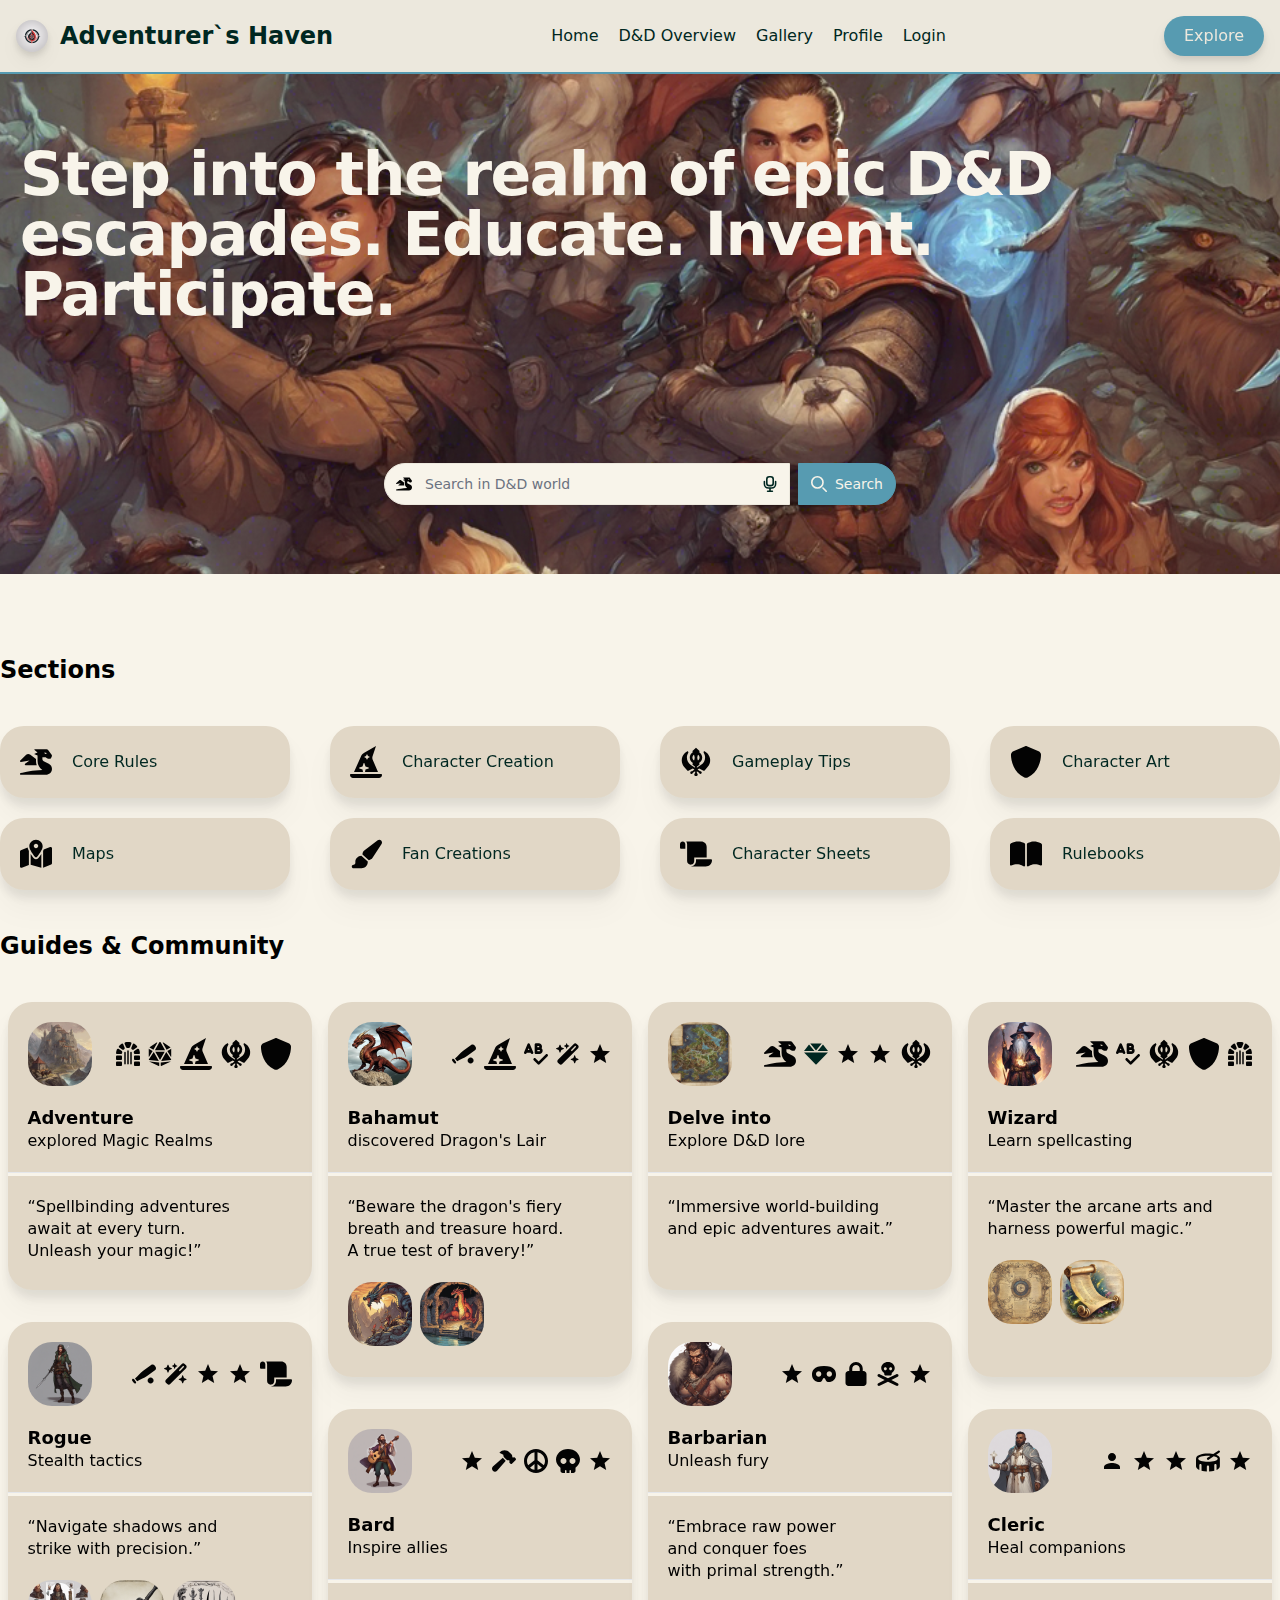
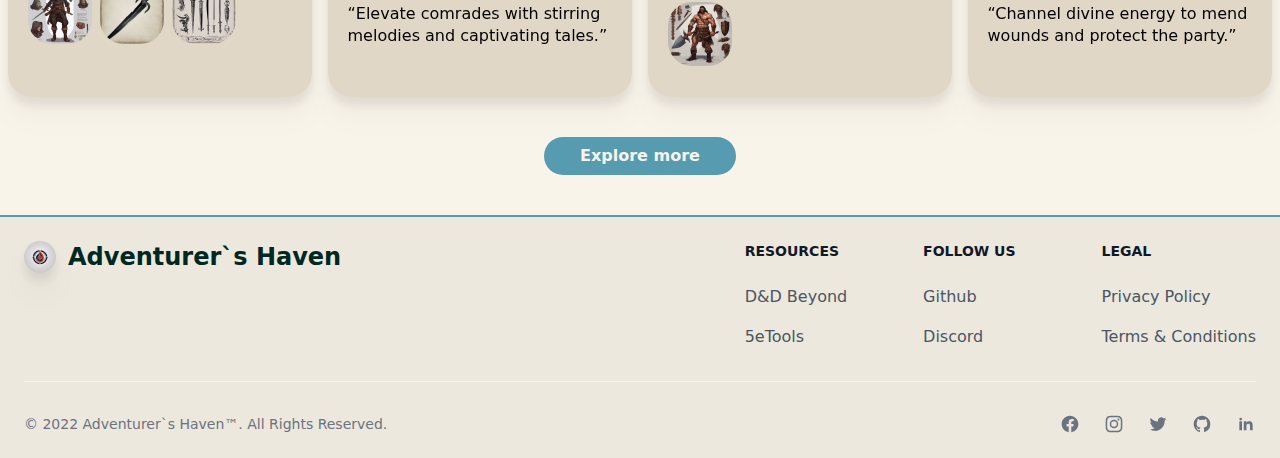
==== commit 6198f048: "Github Profile Added" ====
--- a/public/html/index.html
+++ b/public/html/index.html
@@ -508,7 +508,7 @@
                             </svg>
                         </a>
                         <!-- Github -->
-                        <a href="#" class="text-gray-500 hover:text-gray-900 cursor-alias" target="_blank">
+                        <a href="https://github.com/dashboard" class="text-gray-500 hover:text-gray-900 cursor-alias" target="_blank">
                             <svg class="w-5 h-5" fill="currentColor" viewBox="0 0 24 24" aria-hidden="true">
                                 <path fill-rule="evenodd"
                                     d="M12 2C6.477 2 2 6.484 2 12.017c0 4.425 2.865 8.18 6.839 9.504.5.092.682-.217.682-.483 0-.237-.008-.868-.013-1.703-2.782.605-3.369-1.343-3.369-1.343-.454-1.158-1.11-1.466-1.11-1.466-.908-.62.069-.608.069-.608 1.003.07 1.531 1.032 1.531 1.032.892 1.53 2.341 1.088 2.91.832.092-.647.35-1.088.636-1.338-2.22-.253-4.555-1.113-4.555-4.951 0-1.093.39-1.988 1.029-2.688-.103-.253-.446-1.272.098-2.65 0 0 .84-.27 2.75 1.026A9.564 9.564 0 0112 6.844c.85.004 1.705.115 2.504.337 1.909-1.296 2.747-1.027 2.747-1.027.546 1.379.202 2.398.1 2.651.64.7 1.028 1.595 1.028 2.688 0 3.848-2.339 4.695-4.566 4.943.359.309.678.92.678 1.855 0 1.338-.012 2.419-.012 2.747 0 .268.18.58.688.482A10.019 10.019 0 0022 12.017C22 6.484 17.522 2 12 2z"
--- a/public/css/output.css
+++ b/public/css/output.css
@@ -0,0 +1,3774 @@
+/*
+! tailwindcss v3.4.4 | MIT License | https://tailwindcss.com
+*/
+
+/*
+1. Prevent padding and border from affecting element width. (https://github.com/mozdevs/cssremedy/issues/4)
+2. Allow adding a border to an element by just adding a border-width. (https://github.com/tailwindcss/tailwindcss/pull/116)
+*/
+
+*,
+::before,
+::after {
+  box-sizing: border-box;
+  /* 1 */
+  border-width: 0;
+  /* 2 */
+  border-style: solid;
+  /* 2 */
+  border-color: #E5E7EB;
+  /* 2 */
+}
+
+::before,
+::after {
+  --tw-content: '';
+}
+
+/*
+1. Use a consistent sensible line-height in all browsers.
+2. Prevent adjustments of font size after orientation changes in iOS.
+3. Use a more readable tab size.
+4. Use the user's configured `sans` font-family by default.
+5. Use the user's configured `sans` font-feature-settings by default.
+6. Use the user's configured `sans` font-variation-settings by default.
+7. Disable tap highlights on iOS
+*/
+
+html,
+:host {
+  line-height: 1.5;
+  /* 1 */
+  -webkit-text-size-adjust: 100%;
+  /* 2 */
+  -moz-tab-size: 4;
+  /* 3 */
+  -o-tab-size: 4;
+     tab-size: 4;
+  /* 3 */
+  font-family: ui-sans-serif, system-ui, sans-serif, "Apple Color Emoji", "Segoe UI Emoji", "Segoe UI Symbol", "Noto Color Emoji";
+  /* 4 */
+  font-feature-settings: normal;
+  /* 5 */
+  font-variation-settings: normal;
+  /* 6 */
+  -webkit-tap-highlight-color: transparent;
+  /* 7 */
+}
+
+/*
+1. Remove the margin in all browsers.
+2. Inherit line-height from `html` so users can set them as a class directly on the `html` element.
+*/
+
+body {
+  margin: 0;
+  /* 1 */
+  line-height: inherit;
+  /* 2 */
+}
+
+/*
+1. Add the correct height in Firefox.
+2. Correct the inheritance of border color in Firefox. (https://bugzilla.mozilla.org/show_bug.cgi?id=190655)
+3. Ensure horizontal rules are visible by default.
+*/
+
+hr {
+  height: 0;
+  /* 1 */
+  color: inherit;
+  /* 2 */
+  border-top-width: 1px;
+  /* 3 */
+}
+
+/*
+Add the correct text decoration in Chrome, Edge, and Safari.
+*/
+
+abbr:where([title]) {
+  -webkit-text-decoration: underline dotted;
+          text-decoration: underline dotted;
+}
+
+/*
+Remove the default font size and weight for headings.
+*/
+
+h1,
+h2,
+h3,
+h4,
+h5,
+h6 {
+  font-size: inherit;
+  font-weight: inherit;
+}
+
+/*
+Reset links to optimize for opt-in styling instead of opt-out.
+*/
+
+a {
+  color: inherit;
+  text-decoration: inherit;
+}
+
+/*
+Add the correct font weight in Edge and Safari.
+*/
+
+b,
+strong {
+  font-weight: bolder;
+}
+
+/*
+1. Use the user's configured `mono` font-family by default.
+2. Use the user's configured `mono` font-feature-settings by default.
+3. Use the user's configured `mono` font-variation-settings by default.
+4. Correct the odd `em` font sizing in all browsers.
+*/
+
+code,
+kbd,
+samp,
+pre {
+  font-family: ui-monospace, SFMono-Regular, Menlo, Monaco, Consolas, "Liberation Mono", "Courier New", monospace;
+  /* 1 */
+  font-feature-settings: normal;
+  /* 2 */
+  font-variation-settings: normal;
+  /* 3 */
+  font-size: 1em;
+  /* 4 */
+}
+
+/*
+Add the correct font size in all browsers.
+*/
+
+small {
+  font-size: 80%;
+}
+
+/*
+Prevent `sub` and `sup` elements from affecting the line height in all browsers.
+*/
+
+sub,
+sup {
+  font-size: 75%;
+  line-height: 0;
+  position: relative;
+  vertical-align: baseline;
+}
+
+sub {
+  bottom: -0.25em;
+}
+
+sup {
+  top: -0.5em;
+}
+
+/*
+1. Remove text indentation from table contents in Chrome and Safari. (https://bugs.chromium.org/p/chromium/issues/detail?id=999088, https://bugs.webkit.org/show_bug.cgi?id=201297)
+2. Correct table border color inheritance in all Chrome and Safari. (https://bugs.chromium.org/p/chromium/issues/detail?id=935729, https://bugs.webkit.org/show_bug.cgi?id=195016)
+3. Remove gaps between table borders by default.
+*/
+
+table {
+  text-indent: 0;
+  /* 1 */
+  border-color: inherit;
+  /* 2 */
+  border-collapse: collapse;
+  /* 3 */
+}
+
+/*
+1. Change the font styles in all browsers.
+2. Remove the margin in Firefox and Safari.
+3. Remove default padding in all browsers.
+*/
+
+button,
+input,
+optgroup,
+select,
+textarea {
+  font-family: inherit;
+  /* 1 */
+  font-feature-settings: inherit;
+  /* 1 */
+  font-variation-settings: inherit;
+  /* 1 */
+  font-size: 100%;
+  /* 1 */
+  font-weight: inherit;
+  /* 1 */
+  line-height: inherit;
+  /* 1 */
+  letter-spacing: inherit;
+  /* 1 */
+  color: inherit;
+  /* 1 */
+  margin: 0;
+  /* 2 */
+  padding: 0;
+  /* 3 */
+}
+
+/*
+Remove the inheritance of text transform in Edge and Firefox.
+*/
+
+button,
+select {
+  text-transform: none;
+}
+
+/*
+1. Correct the inability to style clickable types in iOS and Safari.
+2. Remove default button styles.
+*/
+
+button,
+input:where([type='button']),
+input:where([type='reset']),
+input:where([type='submit']) {
+  -webkit-appearance: button;
+  /* 1 */
+  background-color: transparent;
+  /* 2 */
+  background-image: none;
+  /* 2 */
+}
+
+/*
+Use the modern Firefox focus style for all focusable elements.
+*/
+
+:-moz-focusring {
+  outline: auto;
+}
+
+/*
+Remove the additional `:invalid` styles in Firefox. (https://github.com/mozilla/gecko-dev/blob/2f9eacd9d3d995c937b4251a5557d95d494c9be1/layout/style/res/forms.css#L728-L737)
+*/
+
+:-moz-ui-invalid {
+  box-shadow: none;
+}
+
+/*
+Add the correct vertical alignment in Chrome and Firefox.
+*/
+
+progress {
+  vertical-align: baseline;
+}
+
+/*
+Correct the cursor style of increment and decrement buttons in Safari.
+*/
+
+::-webkit-inner-spin-button,
+::-webkit-outer-spin-button {
+  height: auto;
+}
+
+/*
+1. Correct the odd appearance in Chrome and Safari.
+2. Correct the outline style in Safari.
+*/
+
+[type='search'] {
+  -webkit-appearance: textfield;
+  /* 1 */
+  outline-offset: -2px;
+  /* 2 */
+}
+
+/*
+Remove the inner padding in Chrome and Safari on macOS.
+*/
+
+::-webkit-search-decoration {
+  -webkit-appearance: none;
+}
+
+/*
+1. Correct the inability to style clickable types in iOS and Safari.
+2. Change font properties to `inherit` in Safari.
+*/
+
+::-webkit-file-upload-button {
+  -webkit-appearance: button;
+  /* 1 */
+  font: inherit;
+  /* 2 */
+}
+
+/*
+Add the correct display in Chrome and Safari.
+*/
+
+summary {
+  display: list-item;
+}
+
+/*
+Removes the default spacing and border for appropriate elements.
+*/
+
+blockquote,
+dl,
+dd,
+h1,
+h2,
+h3,
+h4,
+h5,
+h6,
+hr,
+figure,
+p,
+pre {
+  margin: 0;
+}
+
+fieldset {
+  margin: 0;
+  padding: 0;
+}
+
+legend {
+  padding: 0;
+}
+
+ol,
+ul,
+menu {
+  list-style: none;
+  margin: 0;
+  padding: 0;
+}
+
+/*
+Reset default styling for dialogs.
+*/
+
+dialog {
+  padding: 0;
+}
+
+/*
+Prevent resizing textareas horizontally by default.
+*/
+
+textarea {
+  resize: vertical;
+}
+
+/*
+1. Reset the default placeholder opacity in Firefox. (https://github.com/tailwindlabs/tailwindcss/issues/3300)
+2. Set the default placeholder color to the user's configured gray 400 color.
+*/
+
+input::-moz-placeholder, textarea::-moz-placeholder {
+  opacity: 1;
+  /* 1 */
+  color: #9CA3AF;
+  /* 2 */
+}
+
+input::placeholder,
+textarea::placeholder {
+  opacity: 1;
+  /* 1 */
+  color: #9CA3AF;
+  /* 2 */
+}
+
+/*
+Set the default cursor for buttons.
+*/
+
+button,
+[role="button"] {
+  cursor: pointer;
+}
+
+/*
+Make sure disabled buttons don't get the pointer cursor.
+*/
+
+:disabled {
+  cursor: default;
+}
+
+/*
+1. Make replaced elements `display: block` by default. (https://github.com/mozdevs/cssremedy/issues/14)
+2. Add `vertical-align: middle` to align replaced elements more sensibly by default. (https://github.com/jensimmons/cssremedy/issues/14#issuecomment-634934210)
+   This can trigger a poorly considered lint error in some tools but is included by design.
+*/
+
+img,
+svg,
+video,
+canvas,
+audio,
+iframe,
+embed,
+object {
+  display: block;
+  /* 1 */
+  vertical-align: middle;
+  /* 2 */
+}
+
+/*
+Constrain images and videos to the parent width and preserve their intrinsic aspect ratio. (https://github.com/mozdevs/cssremedy/issues/14)
+*/
+
+img,
+video {
+  max-width: 100%;
+  height: auto;
+}
+
+/* Make elements with the HTML hidden attribute stay hidden by default */
+
+[hidden] {
+  display: none;
+}
+
+.tooltip-arrow,.tooltip-arrow:before {
+  position: absolute;
+  width: 8px;
+  height: 8px;
+  background: inherit;
+}
+
+.tooltip-arrow {
+  visibility: hidden;
+}
+
+.tooltip-arrow:before {
+  content: "";
+  visibility: visible;
+  transform: rotate(45deg);
+}
+
+[data-tooltip-style^='light'] + .tooltip > .tooltip-arrow:before {
+  border-style: solid;
+  border-color: #e5e7eb;
+}
+
+[data-tooltip-style^='light'] + .tooltip[data-popper-placement^='top'] > .tooltip-arrow:before {
+  border-bottom-width: 1px;
+  border-right-width: 1px;
+}
+
+[data-tooltip-style^='light'] + .tooltip[data-popper-placement^='right'] > .tooltip-arrow:before {
+  border-bottom-width: 1px;
+  border-left-width: 1px;
+}
+
+[data-tooltip-style^='light'] + .tooltip[data-popper-placement^='bottom'] > .tooltip-arrow:before {
+  border-top-width: 1px;
+  border-left-width: 1px;
+}
+
+[data-tooltip-style^='light'] + .tooltip[data-popper-placement^='left'] > .tooltip-arrow:before {
+  border-top-width: 1px;
+  border-right-width: 1px;
+}
+
+.tooltip[data-popper-placement^='top'] > .tooltip-arrow {
+  bottom: -4px;
+}
+
+.tooltip[data-popper-placement^='bottom'] > .tooltip-arrow {
+  top: -4px;
+}
+
+.tooltip[data-popper-placement^='left'] > .tooltip-arrow {
+  right: -4px;
+}
+
+.tooltip[data-popper-placement^='right'] > .tooltip-arrow {
+  left: -4px;
+}
+
+.tooltip.invisible > .tooltip-arrow:before {
+  visibility: hidden;
+}
+
+[data-popper-arrow],[data-popper-arrow]:before {
+  position: absolute;
+  width: 8px;
+  height: 8px;
+  background: inherit;
+}
+
+[data-popper-arrow] {
+  visibility: hidden;
+}
+
+[data-popper-arrow]:before {
+  content: "";
+  visibility: visible;
+  transform: rotate(45deg);
+}
+
+[data-popper-arrow]:after {
+  content: "";
+  visibility: visible;
+  transform: rotate(45deg);
+  position: absolute;
+  width: 9px;
+  height: 9px;
+  background: inherit;
+}
+
+[role="tooltip"] > [data-popper-arrow]:before {
+  border-style: solid;
+  border-color: #e5e7eb;
+}
+
+.dark [role="tooltip"] > [data-popper-arrow]:before {
+  border-style: solid;
+  border-color: #4b5563;
+}
+
+[role="tooltip"] > [data-popper-arrow]:after {
+  border-style: solid;
+  border-color: #e5e7eb;
+}
+
+.dark [role="tooltip"] > [data-popper-arrow]:after {
+  border-style: solid;
+  border-color: #4b5563;
+}
+
+[data-popover][role="tooltip"][data-popper-placement^='top'] > [data-popper-arrow]:before {
+  border-bottom-width: 1px;
+  border-right-width: 1px;
+}
+
+[data-popover][role="tooltip"][data-popper-placement^='top'] > [data-popper-arrow]:after {
+  border-bottom-width: 1px;
+  border-right-width: 1px;
+}
+
+[data-popover][role="tooltip"][data-popper-placement^='right'] > [data-popper-arrow]:before {
+  border-bottom-width: 1px;
+  border-left-width: 1px;
+}
+
+[data-popover][role="tooltip"][data-popper-placement^='right'] > [data-popper-arrow]:after {
+  border-bottom-width: 1px;
+  border-left-width: 1px;
+}
+
+[data-popover][role="tooltip"][data-popper-placement^='bottom'] > [data-popper-arrow]:before {
+  border-top-width: 1px;
+  border-left-width: 1px;
+}
+
+[data-popover][role="tooltip"][data-popper-placement^='bottom'] > [data-popper-arrow]:after {
+  border-top-width: 1px;
+  border-left-width: 1px;
+}
+
+[data-popover][role="tooltip"][data-popper-placement^='left'] > [data-popper-arrow]:before {
+  border-top-width: 1px;
+  border-right-width: 1px;
+}
+
+[data-popover][role="tooltip"][data-popper-placement^='left'] > [data-popper-arrow]:after {
+  border-top-width: 1px;
+  border-right-width: 1px;
+}
+
+[data-popover][role="tooltip"][data-popper-placement^='top'] > [data-popper-arrow] {
+  bottom: -5px;
+}
+
+[data-popover][role="tooltip"][data-popper-placement^='bottom'] > [data-popper-arrow] {
+  top: -5px;
+}
+
+[data-popover][role="tooltip"][data-popper-placement^='left'] > [data-popper-arrow] {
+  right: -5px;
+}
+
+[data-popover][role="tooltip"][data-popper-placement^='right'] > [data-popper-arrow] {
+  left: -5px;
+}
+
+[role="tooltip"].invisible > [data-popper-arrow]:before {
+  visibility: hidden;
+}
+
+[role="tooltip"].invisible > [data-popper-arrow]:after {
+  visibility: hidden;
+}
+
+[type='text'],[type='email'],[type='url'],[type='password'],[type='number'],[type='date'],[type='datetime-local'],[type='month'],[type='search'],[type='tel'],[type='time'],[type='week'],[multiple],textarea,select {
+  -webkit-appearance: none;
+     -moz-appearance: none;
+          appearance: none;
+  background-color: #fff;
+  border-color: #6B7280;
+  border-width: 1px;
+  border-radius: 0px;
+  padding-top: 0.5rem;
+  padding-right: 0.75rem;
+  padding-bottom: 0.5rem;
+  padding-left: 0.75rem;
+  font-size: 1rem;
+  line-height: 1.5rem;
+  --tw-shadow: 0 0 #0000;
+}
+
+[type='text']:focus, [type='email']:focus, [type='url']:focus, [type='password']:focus, [type='number']:focus, [type='date']:focus, [type='datetime-local']:focus, [type='month']:focus, [type='search']:focus, [type='tel']:focus, [type='time']:focus, [type='week']:focus, [multiple]:focus, textarea:focus, select:focus {
+  outline: 2px solid transparent;
+  outline-offset: 2px;
+  --tw-ring-inset: var(--tw-empty,/*!*/ /*!*/);
+  --tw-ring-offset-width: 0px;
+  --tw-ring-offset-color: #fff;
+  --tw-ring-color: #1C64F2;
+  --tw-ring-offset-shadow: var(--tw-ring-inset) 0 0 0 var(--tw-ring-offset-width) var(--tw-ring-offset-color);
+  --tw-ring-shadow: var(--tw-ring-inset) 0 0 0 calc(1px + var(--tw-ring-offset-width)) var(--tw-ring-color);
+  box-shadow: var(--tw-ring-offset-shadow), var(--tw-ring-shadow), var(--tw-shadow);
+  border-color: #1C64F2;
+}
+
+input::-moz-placeholder, textarea::-moz-placeholder {
+  color: #6B7280;
+  opacity: 1;
+}
+
+input::placeholder,textarea::placeholder {
+  color: #6B7280;
+  opacity: 1;
+}
+
+::-webkit-datetime-edit-fields-wrapper {
+  padding: 0;
+}
+
+::-webkit-date-and-time-value {
+  min-height: 1.5em;
+}
+
+select:not([size]) {
+  background-image: url("data:image/svg+xml,%3csvg aria-hidden='true' xmlns='http://www.w3.org/2000/svg' fill='none' viewBox='0 0 10 6'%3e %3cpath stroke='%236B7280' stroke-linecap='round' stroke-linejoin='round' stroke-width='2' d='m1 1 4 4 4-4'/%3e %3c/svg%3e");
+  background-position: right 0.75rem center;
+  background-repeat: no-repeat;
+  background-size: 0.75em 0.75em;
+  padding-right: 2.5rem;
+  -webkit-print-color-adjust: exact;
+          print-color-adjust: exact;
+}
+
+:is([dir=rtl]) select:not([size]) {
+  background-position: left 0.75rem center;
+  padding-right: 0.75rem;
+  padding-left: 0;
+}
+
+[multiple] {
+  background-image: initial;
+  background-position: initial;
+  background-repeat: unset;
+  background-size: initial;
+  padding-right: 0.75rem;
+  -webkit-print-color-adjust: unset;
+          print-color-adjust: unset;
+}
+
+[type='checkbox'],[type='radio'] {
+  -webkit-appearance: none;
+     -moz-appearance: none;
+          appearance: none;
+  padding: 0;
+  -webkit-print-color-adjust: exact;
+          print-color-adjust: exact;
+  display: inline-block;
+  vertical-align: middle;
+  background-origin: border-box;
+  -webkit-user-select: none;
+     -moz-user-select: none;
+          user-select: none;
+  flex-shrink: 0;
+  height: 1rem;
+  width: 1rem;
+  color: #1C64F2;
+  background-color: #fff;
+  border-color: #6B7280;
+  border-width: 1px;
+  --tw-shadow: 0 0 #0000;
+}
+
+[type='checkbox'] {
+  border-radius: 0px;
+}
+
+[type='radio'] {
+  border-radius: 100%;
+}
+
+[type='checkbox']:focus,[type='radio']:focus {
+  outline: 2px solid transparent;
+  outline-offset: 2px;
+  --tw-ring-inset: var(--tw-empty,/*!*/ /*!*/);
+  --tw-ring-offset-width: 2px;
+  --tw-ring-offset-color: #fff;
+  --tw-ring-color: #1C64F2;
+  --tw-ring-offset-shadow: var(--tw-ring-inset) 0 0 0 var(--tw-ring-offset-width) var(--tw-ring-offset-color);
+  --tw-ring-shadow: var(--tw-ring-inset) 0 0 0 calc(2px + var(--tw-ring-offset-width)) var(--tw-ring-color);
+  box-shadow: var(--tw-ring-offset-shadow), var(--tw-ring-shadow), var(--tw-shadow);
+}
+
+[type='checkbox']:checked,[type='radio']:checked,.dark [type='checkbox']:checked,.dark [type='radio']:checked {
+  border-color: transparent;
+  background-color: currentColor;
+  background-size: 0.55em 0.55em;
+  background-position: center;
+  background-repeat: no-repeat;
+}
+
+[type='checkbox']:checked {
+  background-image: url("data:image/svg+xml,%3csvg aria-hidden='true' xmlns='http://www.w3.org/2000/svg' fill='none' viewBox='0 0 16 12'%3e %3cpath stroke='white' stroke-linecap='round' stroke-linejoin='round' stroke-width='3' d='M1 5.917 5.724 10.5 15 1.5'/%3e %3c/svg%3e");
+  background-repeat: no-repeat;
+  background-size: 0.55em 0.55em;
+  -webkit-print-color-adjust: exact;
+          print-color-adjust: exact;
+}
+
+[type='radio']:checked {
+  background-image: url("data:image/svg+xml,%3csvg viewBox='0 0 16 16' fill='white' xmlns='http://www.w3.org/2000/svg'%3e%3ccircle cx='8' cy='8' r='3'/%3e%3c/svg%3e");
+  background-size: 1em 1em;
+}
+
+.dark [type='radio']:checked {
+  background-image: url("data:image/svg+xml,%3csvg viewBox='0 0 16 16' fill='white' xmlns='http://www.w3.org/2000/svg'%3e%3ccircle cx='8' cy='8' r='3'/%3e%3c/svg%3e");
+  background-size: 1em 1em;
+}
+
+[type='checkbox']:indeterminate {
+  background-image: url("data:image/svg+xml,%3csvg aria-hidden='true' xmlns='http://www.w3.org/2000/svg' fill='none' viewBox='0 0 16 12'%3e %3cpath stroke='white' stroke-linecap='round' stroke-linejoin='round' stroke-width='3' d='M0.5 6h14'/%3e %3c/svg%3e");
+  background-color: currentColor;
+  border-color: transparent;
+  background-position: center;
+  background-repeat: no-repeat;
+  background-size: 0.55em 0.55em;
+  -webkit-print-color-adjust: exact;
+          print-color-adjust: exact;
+}
+
+[type='checkbox']:indeterminate:hover,[type='checkbox']:indeterminate:focus {
+  border-color: transparent;
+  background-color: currentColor;
+}
+
+[type='file'] {
+  background: unset;
+  border-color: inherit;
+  border-width: 0;
+  border-radius: 0;
+  padding: 0;
+  font-size: unset;
+  line-height: inherit;
+}
+
+[type='file']:focus {
+  outline: 1px auto inherit;
+}
+
+input[type=file]::file-selector-button {
+  color: white;
+  background: #1F2937;
+  border: 0;
+  font-weight: 500;
+  font-size: 0.875rem;
+  cursor: pointer;
+  padding-top: 0.625rem;
+  padding-bottom: 0.625rem;
+  padding-left: 2rem;
+  padding-right: 1rem;
+  margin-inline-start: -1rem;
+  margin-inline-end: 1rem;
+}
+
+input[type=file]::file-selector-button:hover {
+  background: #374151;
+}
+
+:is([dir=rtl]) input[type=file]::file-selector-button {
+  padding-right: 2rem;
+  padding-left: 1rem;
+}
+
+.dark input[type=file]::file-selector-button {
+  color: white;
+  background: #4B5563;
+}
+
+.dark input[type=file]::file-selector-button:hover {
+  background: #6B7280;
+}
+
+input[type="range"]::-webkit-slider-thumb {
+  height: 1.25rem;
+  width: 1.25rem;
+  background: #1C64F2;
+  border-radius: 9999px;
+  border: 0;
+  appearance: none;
+  -moz-appearance: none;
+  -webkit-appearance: none;
+  cursor: pointer;
+}
+
+input[type="range"]:disabled::-webkit-slider-thumb {
+  background: #9CA3AF;
+}
+
+.dark input[type="range"]:disabled::-webkit-slider-thumb {
+  background: #6B7280;
+}
+
+input[type="range"]:focus::-webkit-slider-thumb {
+  outline: 2px solid transparent;
+  outline-offset: 2px;
+  --tw-ring-offset-shadow: var(--tw-ring-inset) 0 0 0 var(--tw-ring-offset-width) var(--tw-ring-offset-color);
+  --tw-ring-shadow: var(--tw-ring-inset) 0 0 0 calc(4px + var(--tw-ring-offset-width)) var(--tw-ring-color);
+  box-shadow: var(--tw-ring-offset-shadow), var(--tw-ring-shadow), var(--tw-shadow, 0 0 #0000);
+  --tw-ring-opacity: 1px;
+  --tw-ring-color: rgb(164 202 254 / var(--tw-ring-opacity));
+}
+
+input[type="range"]::-moz-range-thumb {
+  height: 1.25rem;
+  width: 1.25rem;
+  background: #1C64F2;
+  border-radius: 9999px;
+  border: 0;
+  appearance: none;
+  -moz-appearance: none;
+  -webkit-appearance: none;
+  cursor: pointer;
+}
+
+input[type="range"]:disabled::-moz-range-thumb {
+  background: #9CA3AF;
+}
+
+.dark input[type="range"]:disabled::-moz-range-thumb {
+  background: #6B7280;
+}
+
+input[type="range"]::-moz-range-progress {
+  background: #3F83F8;
+}
+
+input[type="range"]::-ms-fill-lower {
+  background: #3F83F8;
+}
+
+.toggle-bg:after {
+  content: "";
+  position: absolute;
+  top: 0.125rem;
+  left: 0.125rem;
+  background: white;
+  border-color: #D1D5DB;
+  border-width: 1px;
+  border-radius: 9999px;
+  height: 1.25rem;
+  width: 1.25rem;
+  transition-property: background-color,border-color,color,fill,stroke,opacity,box-shadow,transform,filter,backdrop-filter,-webkit-backdrop-filter;
+  transition-duration: .15s;
+  box-shadow: var(--tw-ring-inset) 0 0 0 calc(0px + var(--tw-ring-offset-width)) var(--tw-ring-color);
+}
+
+input:checked + .toggle-bg:after {
+  transform: translateX(100%);;
+  border-color: white;
+}
+
+input:checked + .toggle-bg {
+  background: #1C64F2;
+  border-color: #1C64F2;
+}
+
+*, ::before, ::after {
+  --tw-border-spacing-x: 0;
+  --tw-border-spacing-y: 0;
+  --tw-translate-x: 0;
+  --tw-translate-y: 0;
+  --tw-rotate: 0;
+  --tw-skew-x: 0;
+  --tw-skew-y: 0;
+  --tw-scale-x: 1;
+  --tw-scale-y: 1;
+  --tw-pan-x:  ;
+  --tw-pan-y:  ;
+  --tw-pinch-zoom:  ;
+  --tw-scroll-snap-strictness: proximity;
+  --tw-gradient-from-position:  ;
+  --tw-gradient-via-position:  ;
+  --tw-gradient-to-position:  ;
+  --tw-ordinal:  ;
+  --tw-slashed-zero:  ;
+  --tw-numeric-figure:  ;
+  --tw-numeric-spacing:  ;
+  --tw-numeric-fraction:  ;
+  --tw-ring-inset:  ;
+  --tw-ring-offset-width: 0px;
+  --tw-ring-offset-color: #fff;
+  --tw-ring-color: rgb(63 131 248 / 0.5);
+  --tw-ring-offset-shadow: 0 0 #0000;
+  --tw-ring-shadow: 0 0 #0000;
+  --tw-shadow: 0 0 #0000;
+  --tw-shadow-colored: 0 0 #0000;
+  --tw-blur:  ;
+  --tw-brightness:  ;
+  --tw-contrast:  ;
+  --tw-grayscale:  ;
+  --tw-hue-rotate:  ;
+  --tw-invert:  ;
+  --tw-saturate:  ;
+  --tw-sepia:  ;
+  --tw-drop-shadow:  ;
+  --tw-backdrop-blur:  ;
+  --tw-backdrop-brightness:  ;
+  --tw-backdrop-contrast:  ;
+  --tw-backdrop-grayscale:  ;
+  --tw-backdrop-hue-rotate:  ;
+  --tw-backdrop-invert:  ;
+  --tw-backdrop-opacity:  ;
+  --tw-backdrop-saturate:  ;
+  --tw-backdrop-sepia:  ;
+  --tw-contain-size:  ;
+  --tw-contain-layout:  ;
+  --tw-contain-paint:  ;
+  --tw-contain-style:  ;
+}
+
+::backdrop {
+  --tw-border-spacing-x: 0;
+  --tw-border-spacing-y: 0;
+  --tw-translate-x: 0;
+  --tw-translate-y: 0;
+  --tw-rotate: 0;
+  --tw-skew-x: 0;
+  --tw-skew-y: 0;
+  --tw-scale-x: 1;
+  --tw-scale-y: 1;
+  --tw-pan-x:  ;
+  --tw-pan-y:  ;
+  --tw-pinch-zoom:  ;
+  --tw-scroll-snap-strictness: proximity;
+  --tw-gradient-from-position:  ;
+  --tw-gradient-via-position:  ;
+  --tw-gradient-to-position:  ;
+  --tw-ordinal:  ;
+  --tw-slashed-zero:  ;
+  --tw-numeric-figure:  ;
+  --tw-numeric-spacing:  ;
+  --tw-numeric-fraction:  ;
+  --tw-ring-inset:  ;
+  --tw-ring-offset-width: 0px;
+  --tw-ring-offset-color: #fff;
+  --tw-ring-color: rgb(63 131 248 / 0.5);
+  --tw-ring-offset-shadow: 0 0 #0000;
+  --tw-ring-shadow: 0 0 #0000;
+  --tw-shadow: 0 0 #0000;
+  --tw-shadow-colored: 0 0 #0000;
+  --tw-blur:  ;
+  --tw-brightness:  ;
+  --tw-contrast:  ;
+  --tw-grayscale:  ;
+  --tw-hue-rotate:  ;
+  --tw-invert:  ;
+  --tw-saturate:  ;
+  --tw-sepia:  ;
+  --tw-drop-shadow:  ;
+  --tw-backdrop-blur:  ;
+  --tw-backdrop-brightness:  ;
+  --tw-backdrop-contrast:  ;
+  --tw-backdrop-grayscale:  ;
+  --tw-backdrop-hue-rotate:  ;
+  --tw-backdrop-invert:  ;
+  --tw-backdrop-opacity:  ;
+  --tw-backdrop-saturate:  ;
+  --tw-backdrop-sepia:  ;
+  --tw-contain-size:  ;
+  --tw-contain-layout:  ;
+  --tw-contain-paint:  ;
+  --tw-contain-style:  ;
+}
+
+.container {
+  width: 100%;
+  margin-right: auto;
+  margin-left: auto;
+}
+
+@media (min-width: 640px) {
+  .container {
+    max-width: 640px;
+  }
+}
+
+@media (min-width: 768px) {
+  .container {
+    max-width: 768px;
+  }
+}
+
+@media (min-width: 1024px) {
+  .container {
+    max-width: 1024px;
+  }
+}
+
+@media (min-width: 1280px) {
+  .container {
+    max-width: 1280px;
+  }
+}
+
+@media (min-width: 1536px) {
+  .container {
+    max-width: 1536px;
+  }
+}
+
+.flex_center {
+  display: flex;
+  align-items: center;
+  justify-content: center;
+}
+
+.flex_start {
+  display: flex;
+  align-items: center;
+  justify-content: flex-start;
+}
+
+.flex_between {
+  display: flex;
+  align-items: center;
+  justify-content: space-between;
+}
+
+.flex_around {
+  display: flex;
+  align-items: center;
+  justify-content: space-around;
+}
+
+.box {
+  cursor: pointer;
+  border-radius: 1.5rem;
+  --tw-bg-opacity: 1;
+  background-color: rgb(225 215 198 / var(--tw-bg-opacity));
+  padding: 1.25rem;
+  --tw-drop-shadow: drop-shadow(0 20px 13px rgb(0 0 0 / 0.03)) drop-shadow(0 8px 5px rgb(0 0 0 / 0.08));
+  filter: var(--tw-blur) var(--tw-brightness) var(--tw-contrast) var(--tw-grayscale) var(--tw-hue-rotate) var(--tw-invert) var(--tw-saturate) var(--tw-sepia) var(--tw-drop-shadow);
+}
+
+.underDarkFinal {
+  border-radius: 1rem;
+  background-image: url('../src/images/underdark-banner(3).svg');
+  background-size: cover;
+  background-position: center;
+  background-repeat: no-repeat;
+}
+
+.hero_section {
+  height: 500px;
+  width: 100%;
+  background-image: url(../src/images/banner.svg);
+  background-position: center center;
+  background-size: cover;
+  background-repeat: no-repeat;
+}
+
+.sr-only {
+  position: absolute;
+  width: 1px;
+  height: 1px;
+  padding: 0;
+  margin: -1px;
+  overflow: hidden;
+  clip: rect(0, 0, 0, 0);
+  white-space: nowrap;
+  border-width: 0;
+}
+
+.pointer-events-none {
+  pointer-events: none;
+}
+
+.visible {
+  visibility: visible;
+}
+
+.invisible {
+  visibility: hidden;
+}
+
+.collapse {
+  visibility: collapse;
+}
+
+.static {
+  position: static;
+}
+
+.fixed {
+  position: fixed;
+}
+
+.absolute {
+  position: absolute;
+}
+
+.relative {
+  position: relative;
+}
+
+.inset-0 {
+  inset: 0px;
+}
+
+.inset-y-0 {
+  top: 0px;
+  bottom: 0px;
+}
+
+.-left-32 {
+  left: -8rem;
+}
+
+.-top-60 {
+  top: -15rem;
+}
+
+.bottom-0 {
+  bottom: 0px;
+}
+
+.bottom-1\/2 {
+  bottom: 50%;
+}
+
+.bottom-\[60px\] {
+  bottom: 60px;
+}
+
+.end-0 {
+  inset-inline-end: 0px;
+}
+
+.left-0 {
+  left: 0px;
+}
+
+.left-2 {
+  left: 0.5rem;
+}
+
+.left-\[4\.2rem\] {
+  left: 4.2rem;
+}
+
+.left-\[60\%\] {
+  left: 60%;
+}
+
+.right-0 {
+  right: 0px;
+}
+
+.right-\[60\%\] {
+  right: 60%;
+}
+
+.start-0 {
+  inset-inline-start: 0px;
+}
+
+.top-0 {
+  top: 0px;
+}
+
+.top-1\/2 {
+  top: 50%;
+}
+
+.-top-\[60\] {
+  top: -60;
+}
+
+.-top-\[45\%\] {
+  top: -45%;
+}
+
+.-left-\[32\] {
+  left: -32;
+}
+
+.-left-\[10\] {
+  left: -10;
+}
+
+.-left-\[10\%\] {
+  left: -10%;
+}
+
+.-top-\[0\%\] {
+  top: -0%;
+}
+
+.-left-\[0\%\] {
+  left: -0%;
+}
+
+.-top-0 {
+  top: -0px;
+}
+
+.-top-1 {
+  top: -0.25rem;
+}
+
+.-top-1\/2 {
+  top: -50%;
+}
+
+.-top-2\/3 {
+  top: -66.666667%;
+}
+
+.-top-2 {
+  top: -0.5rem;
+}
+
+.-top-1\/4 {
+  top: -25%;
+}
+
+.-left-0 {
+  left: -0px;
+}
+
+.-left-1 {
+  left: -0.25rem;
+}
+
+.-left-1\/3 {
+  left: -33.333333%;
+}
+
+.-left-0\.5 {
+  left: -0.125rem;
+}
+
+.top-1\/4 {
+  top: 25%;
+}
+
+.-right-0 {
+  right: -0px;
+}
+
+.-right-0\.5 {
+  right: -0.125rem;
+}
+
+.-top-10 {
+  top: -2.5rem;
+}
+
+.-top-20 {
+  top: -5rem;
+}
+
+.top-20 {
+  top: 5rem;
+}
+
+.top-40 {
+  top: 10rem;
+}
+
+.top-28 {
+  top: 7rem;
+}
+
+.top-2 {
+  top: 0.5rem;
+}
+
+.top-24 {
+  top: 6rem;
+}
+
+.top-\[70px\] {
+  top: 70px;
+}
+
+.top-\[50px\] {
+  top: 50px;
+}
+
+.top-\[500px\] {
+  top: 500px;
+}
+
+.top-\[550px\] {
+  top: 550px;
+}
+
+.-left-\[274px\] {
+  left: -274px;
+}
+
+.-right-\[274px\] {
+  right: -274px;
+}
+
+.-left-\[0\.5\] {
+  left: -0.5;
+}
+
+.left-\[0\.5\] {
+  left: 0.5;
+}
+
+.left-\[273px\] {
+  left: 273px;
+}
+
+.top-\[32px\] {
+  top: 32px;
+}
+
+.-right-\[54px\] {
+  right: -54px;
+}
+
+.right-\[54px\] {
+  right: 54px;
+}
+
+.z-0 {
+  z-index: 0;
+}
+
+.z-10 {
+  z-index: 10;
+}
+
+.z-20 {
+  z-index: 20;
+}
+
+.z-30 {
+  z-index: 30;
+}
+
+.z-40 {
+  z-index: 40;
+}
+
+.z-50 {
+  z-index: 50;
+}
+
+.-z-10 {
+  z-index: -10;
+}
+
+.m-4 {
+  margin: 1rem;
+}
+
+.mx-2 {
+  margin-left: 0.5rem;
+  margin-right: 0.5rem;
+}
+
+.mx-\[5\%\] {
+  margin-left: 5%;
+  margin-right: 5%;
+}
+
+.mx-auto {
+  margin-left: auto;
+  margin-right: auto;
+}
+
+.my-10 {
+  margin-top: 2.5rem;
+  margin-bottom: 2.5rem;
+}
+
+.my-4 {
+  margin-top: 1rem;
+  margin-bottom: 1rem;
+}
+
+.my-5 {
+  margin-top: 1.25rem;
+  margin-bottom: 1.25rem;
+}
+
+.my-6 {
+  margin-top: 1.5rem;
+  margin-bottom: 1.5rem;
+}
+
+.mb-1 {
+  margin-bottom: 0.25rem;
+}
+
+.mb-10 {
+  margin-bottom: 2.5rem;
+}
+
+.mb-2 {
+  margin-bottom: 0.5rem;
+}
+
+.mb-20 {
+  margin-bottom: 5rem;
+}
+
+.mb-3 {
+  margin-bottom: 0.75rem;
+}
+
+.mb-4 {
+  margin-bottom: 1rem;
+}
+
+.mb-5 {
+  margin-bottom: 1.25rem;
+}
+
+.mb-6 {
+  margin-bottom: 1.5rem;
+}
+
+.mb-8 {
+  margin-bottom: 2rem;
+}
+
+.me-1 {
+  margin-inline-end: 0.25rem;
+}
+
+.me-2 {
+  margin-inline-end: 0.5rem;
+}
+
+.me-4 {
+  margin-inline-end: 1rem;
+}
+
+.ml-0 {
+  margin-left: 0px;
+}
+
+.ml-10 {
+  margin-left: 2.5rem;
+}
+
+.ml-2 {
+  margin-left: 0.5rem;
+}
+
+.ml-6 {
+  margin-left: 1.5rem;
+}
+
+.ml-7 {
+  margin-left: 1.75rem;
+}
+
+.ml-8 {
+  margin-left: 2rem;
+}
+
+.ml-auto {
+  margin-left: auto;
+}
+
+.mr-3 {
+  margin-right: 0.75rem;
+}
+
+.mr-7 {
+  margin-right: 1.75rem;
+}
+
+.mr-auto {
+  margin-right: auto;
+}
+
+.ms-2 {
+  margin-inline-start: 0.5rem;
+}
+
+.ms-auto {
+  margin-inline-start: auto;
+}
+
+.mt-1 {
+  margin-top: 0.25rem;
+}
+
+.mt-10 {
+  margin-top: 2.5rem;
+}
+
+.mt-14 {
+  margin-top: 3.5rem;
+}
+
+.mt-16 {
+  margin-top: 4rem;
+}
+
+.mt-2 {
+  margin-top: 0.5rem;
+}
+
+.mt-3 {
+  margin-top: 0.75rem;
+}
+
+.mt-4 {
+  margin-top: 1rem;
+}
+
+.mt-5 {
+  margin-top: 1.25rem;
+}
+
+.mt-6 {
+  margin-top: 1.5rem;
+}
+
+.mt-8 {
+  margin-top: 2rem;
+}
+
+.mt-\[42px\] {
+  margin-top: 42px;
+}
+
+.mt-\[52px\] {
+  margin-top: 52px;
+}
+
+.mt-auto {
+  margin-top: auto;
+}
+
+.ml-3 {
+  margin-left: 0.75rem;
+}
+
+.mr-2 {
+  margin-right: 0.5rem;
+}
+
+.line-clamp-3 {
+  overflow: hidden;
+  display: -webkit-box;
+  -webkit-box-orient: vertical;
+  -webkit-line-clamp: 3;
+}
+
+.block {
+  display: block;
+}
+
+.inline-block {
+  display: inline-block;
+}
+
+.inline {
+  display: inline;
+}
+
+.flex {
+  display: flex;
+}
+
+.inline-flex {
+  display: inline-flex;
+}
+
+.table {
+  display: table;
+}
+
+.grid {
+  display: grid;
+}
+
+.hidden {
+  display: none;
+}
+
+.h-1 {
+  height: 0.25rem;
+}
+
+.h-10 {
+  height: 2.5rem;
+}
+
+.h-11 {
+  height: 2.75rem;
+}
+
+.h-12 {
+  height: 3rem;
+}
+
+.h-16 {
+  height: 4rem;
+}
+
+.h-24 {
+  height: 6rem;
+}
+
+.h-3 {
+  height: 0.75rem;
+}
+
+.h-3\.5 {
+  height: 0.875rem;
+}
+
+.h-4 {
+  height: 1rem;
+}
+
+.h-5 {
+  height: 1.25rem;
+}
+
+.h-6 {
+  height: 1.5rem;
+}
+
+.h-72 {
+  height: 18rem;
+}
+
+.h-8 {
+  height: 2rem;
+}
+
+.h-9 {
+  height: 2.25rem;
+}
+
+.h-93 {
+  height: 23.438rem;
+}
+
+.h-\[150px\] {
+  height: 150px;
+}
+
+.h-\[200px\] {
+  height: 200px;
+}
+
+.h-\[218px\] {
+  height: 218px;
+}
+
+.h-\[240px\] {
+  height: 240px;
+}
+
+.h-\[350px\] {
+  height: 350px;
+}
+
+.h-\[384px\] {
+  height: 384px;
+}
+
+.h-\[412px\] {
+  height: 412px;
+}
+
+.h-\[42px\] {
+  height: 42px;
+}
+
+.h-\[44px\] {
+  height: 44px;
+}
+
+.h-\[477px\] {
+  height: 477px;
+}
+
+.h-\[750px\] {
+  height: 750px;
+}
+
+.h-\[900px\] {
+  height: 900px;
+}
+
+.h-\[calc\(100\%-1rem\)\] {
+  height: calc(100% - 1rem);
+}
+
+.h-auto {
+  height: auto;
+}
+
+.h-dvh {
+  height: 100dvh;
+}
+
+.h-fit {
+  height: -moz-fit-content;
+  height: fit-content;
+}
+
+.h-full {
+  height: 100%;
+}
+
+.h-px {
+  height: 1px;
+}
+
+.h-80 {
+  height: 20rem;
+}
+
+.h-\[0\] {
+  height: 0;
+}
+
+.h-\[800px\] {
+  height: 800px;
+}
+
+.h-1\/2 {
+  height: 50%;
+}
+
+.h-\[123\%\] {
+  height: 123%;
+}
+
+.h-40 {
+  height: 10rem;
+}
+
+.max-h-full {
+  max-height: 100%;
+}
+
+.max-h-\[900px\] {
+  max-height: 900px;
+}
+
+.min-h-\[900px\] {
+  min-height: 900px;
+}
+
+.w-1\/2 {
+  width: 50%;
+}
+
+.w-1\/3 {
+  width: 33.333333%;
+}
+
+.w-1\/4 {
+  width: 25%;
+}
+
+.w-10 {
+  width: 2.5rem;
+}
+
+.w-11\/12 {
+  width: 91.666667%;
+}
+
+.w-12 {
+  width: 3rem;
+}
+
+.w-16 {
+  width: 4rem;
+}
+
+.w-24 {
+  width: 6rem;
+}
+
+.w-28 {
+  width: 7rem;
+}
+
+.w-3 {
+  width: 0.75rem;
+}
+
+.w-3\.5 {
+  width: 0.875rem;
+}
+
+.w-3\/4 {
+  width: 75%;
+}
+
+.w-32 {
+  width: 8rem;
+}
+
+.w-4 {
+  width: 1rem;
+}
+
+.w-40 {
+  width: 10rem;
+}
+
+.w-44 {
+  width: 11rem;
+}
+
+.w-48 {
+  width: 12rem;
+}
+
+.w-5 {
+  width: 1.25rem;
+}
+
+.w-64 {
+  width: 16rem;
+}
+
+.w-76 {
+  width: 19.06rem;
+}
+
+.w-8 {
+  width: 2rem;
+}
+
+.w-96 {
+  width: 24rem;
+}
+
+.w-\[150px\] {
+  width: 150px;
+}
+
+.w-\[196px\] {
+  width: 196px;
+}
+
+.w-\[218px\] {
+  width: 218px;
+}
+
+.w-\[240px\] {
+  width: 240px;
+}
+
+.w-\[392px\] {
+  width: 392px;
+}
+
+.w-\[412px\] {
+  width: 412px;
+}
+
+.w-\[424px\] {
+  width: 424px;
+}
+
+.w-\[74px\] {
+  width: 74px;
+}
+
+.w-\[80\%\] {
+  width: 80%;
+}
+
+.w-\[90\%\] {
+  width: 90%;
+}
+
+.w-\[900px\] {
+  width: 900px;
+}
+
+.w-fit {
+  width: -moz-fit-content;
+  width: fit-content;
+}
+
+.w-full {
+  width: 100%;
+}
+
+.w-80 {
+  width: 20rem;
+}
+
+.w-\[0\] {
+  width: 0;
+}
+
+.w-\[800px\] {
+  width: 800px;
+}
+
+.w-1 {
+  width: 0.25rem;
+}
+
+.w-7\/12 {
+  width: 58.333333%;
+}
+
+.w-\[53\] {
+  width: 53;
+}
+
+.w-\[53\%\] {
+  width: 53%;
+}
+
+.min-w-\[900px\] {
+  min-width: 900px;
+}
+
+.max-w-2xl {
+  max-width: 42rem;
+}
+
+.max-w-full {
+  max-width: 100%;
+}
+
+.max-w-lg {
+  max-width: 32rem;
+}
+
+.max-w-screen-xl {
+  max-width: 1280px;
+}
+
+.max-w-\[900px\] {
+  max-width: 900px;
+}
+
+.flex-1 {
+  flex: 1 1 0%;
+}
+
+.flex-shrink {
+  flex-shrink: 1;
+}
+
+.flex-shrink-0 {
+  flex-shrink: 0;
+}
+
+.-translate-x-full {
+  --tw-translate-x: -100%;
+  transform: translate(var(--tw-translate-x), var(--tw-translate-y)) rotate(var(--tw-rotate)) skewX(var(--tw-skew-x)) skewY(var(--tw-skew-y)) scaleX(var(--tw-scale-x)) scaleY(var(--tw-scale-y));
+}
+
+.-translate-y-full {
+  --tw-translate-y: -100%;
+  transform: translate(var(--tw-translate-x), var(--tw-translate-y)) rotate(var(--tw-rotate)) skewX(var(--tw-skew-x)) skewY(var(--tw-skew-y)) scaleX(var(--tw-scale-x)) scaleY(var(--tw-scale-y));
+}
+
+.translate-x-0 {
+  --tw-translate-x: 0px;
+  transform: translate(var(--tw-translate-x), var(--tw-translate-y)) rotate(var(--tw-rotate)) skewX(var(--tw-skew-x)) skewY(var(--tw-skew-y)) scaleX(var(--tw-scale-x)) scaleY(var(--tw-scale-y));
+}
+
+.translate-x-full {
+  --tw-translate-x: 100%;
+  transform: translate(var(--tw-translate-x), var(--tw-translate-y)) rotate(var(--tw-rotate)) skewX(var(--tw-skew-x)) skewY(var(--tw-skew-y)) scaleX(var(--tw-scale-x)) scaleY(var(--tw-scale-y));
+}
+
+.translate-y-full {
+  --tw-translate-y: 100%;
+  transform: translate(var(--tw-translate-x), var(--tw-translate-y)) rotate(var(--tw-rotate)) skewX(var(--tw-skew-x)) skewY(var(--tw-skew-y)) scaleX(var(--tw-scale-x)) scaleY(var(--tw-scale-y));
+}
+
+.rotate-180 {
+  --tw-rotate: 180deg;
+  transform: translate(var(--tw-translate-x), var(--tw-translate-y)) rotate(var(--tw-rotate)) skewX(var(--tw-skew-x)) skewY(var(--tw-skew-y)) scaleX(var(--tw-scale-x)) scaleY(var(--tw-scale-y));
+}
+
+.transform {
+  transform: translate(var(--tw-translate-x), var(--tw-translate-y)) rotate(var(--tw-rotate)) skewX(var(--tw-skew-x)) skewY(var(--tw-skew-y)) scaleX(var(--tw-scale-x)) scaleY(var(--tw-scale-y));
+}
+
+.transform-none {
+  transform: none;
+}
+
+.cursor-alias {
+  cursor: alias;
+}
+
+.cursor-default {
+  cursor: default;
+}
+
+.cursor-not-allowed {
+  cursor: not-allowed;
+}
+
+.cursor-pointer {
+  cursor: pointer;
+}
+
+.resize {
+  resize: both;
+}
+
+.list-disc {
+  list-style-type: disc;
+}
+
+.list-none {
+  list-style-type: none;
+}
+
+.grid-flow-row-dense {
+  grid-auto-flow: row dense;
+}
+
+.grid-cols-1 {
+  grid-template-columns: repeat(1, minmax(0, 1fr));
+}
+
+.grid-cols-2 {
+  grid-template-columns: repeat(2, minmax(0, 1fr));
+}
+
+.grid-cols-4 {
+  grid-template-columns: repeat(4, minmax(0, 1fr));
+}
+
+.grid-cols-7 {
+  grid-template-columns: repeat(7, minmax(0, 1fr));
+}
+
+.flex-col {
+  flex-direction: column;
+}
+
+.flex-wrap {
+  flex-wrap: wrap;
+}
+
+.flex-wrap-reverse {
+  flex-wrap: wrap-reverse;
+}
+
+.place-items-center {
+  place-items: center;
+}
+
+.items-start {
+  align-items: flex-start;
+}
+
+.items-end {
+  align-items: flex-end;
+}
+
+.items-center {
+  align-items: center;
+}
+
+.items-baseline {
+  align-items: baseline;
+}
+
+.justify-start {
+  justify-content: flex-start;
+}
+
+.justify-end {
+  justify-content: flex-end;
+}
+
+.justify-center {
+  justify-content: center;
+}
+
+.justify-between {
+  justify-content: space-between;
+}
+
+.justify-around {
+  justify-content: space-around;
+}
+
+.gap-2 {
+  gap: 0.5rem;
+}
+
+.gap-3 {
+  gap: 0.75rem;
+}
+
+.gap-40 {
+  gap: 10rem;
+}
+
+.gap-5 {
+  gap: 1.25rem;
+}
+
+.gap-6 {
+  gap: 1.5rem;
+}
+
+.gap-8 {
+  gap: 2rem;
+}
+
+.gap-\[10px\] {
+  gap: 10px;
+}
+
+.gap-\[56px\] {
+  gap: 56px;
+}
+
+.gap-x-5 {
+  -moz-column-gap: 1.25rem;
+       column-gap: 1.25rem;
+}
+
+.space-x-1 > :not([hidden]) ~ :not([hidden]) {
+  --tw-space-x-reverse: 0;
+  margin-right: calc(0.25rem * var(--tw-space-x-reverse));
+  margin-left: calc(0.25rem * calc(1 - var(--tw-space-x-reverse)));
+}
+
+.space-x-10 > :not([hidden]) ~ :not([hidden]) {
+  --tw-space-x-reverse: 0;
+  margin-right: calc(2.5rem * var(--tw-space-x-reverse));
+  margin-left: calc(2.5rem * calc(1 - var(--tw-space-x-reverse)));
+}
+
+.space-x-2 > :not([hidden]) ~ :not([hidden]) {
+  --tw-space-x-reverse: 0;
+  margin-right: calc(0.5rem * var(--tw-space-x-reverse));
+  margin-left: calc(0.5rem * calc(1 - var(--tw-space-x-reverse)));
+}
+
+.space-x-3 > :not([hidden]) ~ :not([hidden]) {
+  --tw-space-x-reverse: 0;
+  margin-right: calc(0.75rem * var(--tw-space-x-reverse));
+  margin-left: calc(0.75rem * calc(1 - var(--tw-space-x-reverse)));
+}
+
+.space-x-4 > :not([hidden]) ~ :not([hidden]) {
+  --tw-space-x-reverse: 0;
+  margin-right: calc(1rem * var(--tw-space-x-reverse));
+  margin-left: calc(1rem * calc(1 - var(--tw-space-x-reverse)));
+}
+
+.space-x-5 > :not([hidden]) ~ :not([hidden]) {
+  --tw-space-x-reverse: 0;
+  margin-right: calc(1.25rem * var(--tw-space-x-reverse));
+  margin-left: calc(1.25rem * calc(1 - var(--tw-space-x-reverse)));
+}
+
+.space-x-6 > :not([hidden]) ~ :not([hidden]) {
+  --tw-space-x-reverse: 0;
+  margin-right: calc(1.5rem * var(--tw-space-x-reverse));
+  margin-left: calc(1.5rem * calc(1 - var(--tw-space-x-reverse)));
+}
+
+.space-y-1 > :not([hidden]) ~ :not([hidden]) {
+  --tw-space-y-reverse: 0;
+  margin-top: calc(0.25rem * calc(1 - var(--tw-space-y-reverse)));
+  margin-bottom: calc(0.25rem * var(--tw-space-y-reverse));
+}
+
+.space-y-12 > :not([hidden]) ~ :not([hidden]) {
+  --tw-space-y-reverse: 0;
+  margin-top: calc(3rem * calc(1 - var(--tw-space-y-reverse)));
+  margin-bottom: calc(3rem * var(--tw-space-y-reverse));
+}
+
+.space-y-2 > :not([hidden]) ~ :not([hidden]) {
+  --tw-space-y-reverse: 0;
+  margin-top: calc(0.5rem * calc(1 - var(--tw-space-y-reverse)));
+  margin-bottom: calc(0.5rem * var(--tw-space-y-reverse));
+}
+
+.space-y-20 > :not([hidden]) ~ :not([hidden]) {
+  --tw-space-y-reverse: 0;
+  margin-top: calc(5rem * calc(1 - var(--tw-space-y-reverse)));
+  margin-bottom: calc(5rem * var(--tw-space-y-reverse));
+}
+
+.space-y-3 > :not([hidden]) ~ :not([hidden]) {
+  --tw-space-y-reverse: 0;
+  margin-top: calc(0.75rem * calc(1 - var(--tw-space-y-reverse)));
+  margin-bottom: calc(0.75rem * var(--tw-space-y-reverse));
+}
+
+.space-y-4 > :not([hidden]) ~ :not([hidden]) {
+  --tw-space-y-reverse: 0;
+  margin-top: calc(1rem * calc(1 - var(--tw-space-y-reverse)));
+  margin-bottom: calc(1rem * var(--tw-space-y-reverse));
+}
+
+.space-y-5 > :not([hidden]) ~ :not([hidden]) {
+  --tw-space-y-reverse: 0;
+  margin-top: calc(1.25rem * calc(1 - var(--tw-space-y-reverse)));
+  margin-bottom: calc(1.25rem * var(--tw-space-y-reverse));
+}
+
+.space-y-8 > :not([hidden]) ~ :not([hidden]) {
+  --tw-space-y-reverse: 0;
+  margin-top: calc(2rem * calc(1 - var(--tw-space-y-reverse)));
+  margin-bottom: calc(2rem * var(--tw-space-y-reverse));
+}
+
+.divide-y > :not([hidden]) ~ :not([hidden]) {
+  --tw-divide-y-reverse: 0;
+  border-top-width: calc(1px * calc(1 - var(--tw-divide-y-reverse)));
+  border-bottom-width: calc(1px * var(--tw-divide-y-reverse));
+}
+
+.divide-gray-100 > :not([hidden]) ~ :not([hidden]) {
+  --tw-divide-opacity: 1;
+  border-color: rgb(243 244 246 / var(--tw-divide-opacity));
+}
+
+.divide-primary > :not([hidden]) ~ :not([hidden]) {
+  --tw-divide-opacity: 1;
+  border-color: rgb(248 244 234 / var(--tw-divide-opacity));
+}
+
+.self-center {
+  align-self: center;
+}
+
+.overflow-auto {
+  overflow: auto;
+}
+
+.overflow-hidden {
+  overflow: hidden;
+}
+
+.truncate {
+  overflow: hidden;
+  text-overflow: ellipsis;
+  white-space: nowrap;
+}
+
+.whitespace-nowrap {
+  white-space: nowrap;
+}
+
+.text-balance {
+  text-wrap: balance;
+}
+
+.rounded {
+  border-radius: 0.25rem;
+}
+
+.rounded-2xl {
+  border-radius: 1rem;
+}
+
+.rounded-3xl {
+  border-radius: 1.5rem;
+}
+
+.rounded-full {
+  border-radius: 9999px;
+}
+
+.rounded-lg {
+  border-radius: 0.5rem;
+}
+
+.rounded-xl {
+  border-radius: 0.75rem;
+}
+
+.rounded-b {
+  border-bottom-right-radius: 0.25rem;
+  border-bottom-left-radius: 0.25rem;
+}
+
+.rounded-e-lg {
+  border-start-end-radius: 0.5rem;
+  border-end-end-radius: 0.5rem;
+}
+
+.rounded-l-full {
+  border-top-left-radius: 9999px;
+  border-bottom-left-radius: 9999px;
+}
+
+.rounded-l-lg {
+  border-top-left-radius: 0.5rem;
+  border-bottom-left-radius: 0.5rem;
+}
+
+.rounded-r-full {
+  border-top-right-radius: 9999px;
+  border-bottom-right-radius: 9999px;
+}
+
+.rounded-r-lg {
+  border-top-right-radius: 0.5rem;
+  border-bottom-right-radius: 0.5rem;
+}
+
+.rounded-s-lg {
+  border-start-start-radius: 0.5rem;
+  border-end-start-radius: 0.5rem;
+}
+
+.rounded-t {
+  border-top-left-radius: 0.25rem;
+  border-top-right-radius: 0.25rem;
+}
+
+.border {
+  border-width: 1px;
+}
+
+.border-0 {
+  border-width: 0px;
+}
+
+.border-2 {
+  border-width: 2px;
+}
+
+.border-b {
+  border-bottom-width: 1px;
+}
+
+.border-b-2 {
+  border-bottom-width: 2px;
+}
+
+.border-t {
+  border-top-width: 1px;
+}
+
+.border-t-2 {
+  border-top-width: 2px;
+}
+
+.border-blue-600 {
+  --tw-border-opacity: 1;
+  border-color: rgb(28 100 242 / var(--tw-border-opacity));
+}
+
+.border-blue-700 {
+  --tw-border-opacity: 1;
+  border-color: rgb(26 86 219 / var(--tw-border-opacity));
+}
+
+.border-box {
+  --tw-border-opacity: 1;
+  border-color: rgb(225 215 198 / var(--tw-border-opacity));
+}
+
+.border-button {
+  --tw-border-opacity: 1;
+  border-color: rgb(87 155 177 / var(--tw-border-opacity));
+}
+
+.border-gray-100 {
+  --tw-border-opacity: 1;
+  border-color: rgb(243 244 246 / var(--tw-border-opacity));
+}
+
+.border-gray-200 {
+  --tw-border-opacity: 1;
+  border-color: rgb(229 231 235 / var(--tw-border-opacity));
+}
+
+.border-gray-300 {
+  --tw-border-opacity: 1;
+  border-color: rgb(209 213 219 / var(--tw-border-opacity));
+}
+
+.border-primary {
+  --tw-border-opacity: 1;
+  border-color: rgb(248 244 234 / var(--tw-border-opacity));
+}
+
+.border-secondary {
+  --tw-border-opacity: 1;
+  border-color: rgb(236 232 221 / var(--tw-border-opacity));
+}
+
+.border-white {
+  --tw-border-opacity: 1;
+  border-color: rgb(255 255 255 / var(--tw-border-opacity));
+}
+
+.border-button_hover {
+  --tw-border-opacity: 1;
+  border-color: rgb(69 124 141 / var(--tw-border-opacity));
+}
+
+.border-b-button {
+  --tw-border-opacity: 1;
+  border-bottom-color: rgb(87 155 177 / var(--tw-border-opacity));
+}
+
+.border-t-button {
+  --tw-border-opacity: 1;
+  border-top-color: rgb(87 155 177 / var(--tw-border-opacity));
+}
+
+.bg-blue-700 {
+  --tw-bg-opacity: 1;
+  background-color: rgb(26 86 219 / var(--tw-bg-opacity));
+}
+
+.bg-box {
+  --tw-bg-opacity: 1;
+  background-color: rgb(225 215 198 / var(--tw-bg-opacity));
+}
+
+.bg-button {
+  --tw-bg-opacity: 1;
+  background-color: rgb(87 155 177 / var(--tw-bg-opacity));
+}
+
+.bg-gray-100 {
+  --tw-bg-opacity: 1;
+  background-color: rgb(243 244 246 / var(--tw-bg-opacity));
+}
+
+.bg-gray-200 {
+  --tw-bg-opacity: 1;
+  background-color: rgb(229 231 235 / var(--tw-bg-opacity));
+}
+
+.bg-gray-800 {
+  --tw-bg-opacity: 1;
+  background-color: rgb(31 41 55 / var(--tw-bg-opacity));
+}
+
+.bg-gray-900\/50 {
+  background-color: rgb(17 24 39 / 0.5);
+}
+
+.bg-green-400 {
+  --tw-bg-opacity: 1;
+  background-color: rgb(49 196 141 / var(--tw-bg-opacity));
+}
+
+.bg-primary {
+  --tw-bg-opacity: 1;
+  background-color: rgb(248 244 234 / var(--tw-bg-opacity));
+}
+
+.bg-secondary {
+  --tw-bg-opacity: 1;
+  background-color: rgb(236 232 221 / var(--tw-bg-opacity));
+}
+
+.bg-white {
+  --tw-bg-opacity: 1;
+  background-color: rgb(255 255 255 / var(--tw-bg-opacity));
+}
+
+.bg-white\/50 {
+  background-color: rgb(255 255 255 / 0.5);
+}
+
+.bg-gray-50 {
+  --tw-bg-opacity: 1;
+  background-color: rgb(249 250 251 / var(--tw-bg-opacity));
+}
+
+.bg-opacity-25 {
+  --tw-bg-opacity: 0.25;
+}
+
+.p-1 {
+  padding: 0.25rem;
+}
+
+.p-10 {
+  padding: 2.5rem;
+}
+
+.p-12 {
+  padding: 3rem;
+}
+
+.p-2 {
+  padding: 0.5rem;
+}
+
+.p-2\.5 {
+  padding: 0.625rem;
+}
+
+.p-4 {
+  padding: 1rem;
+}
+
+.p-5 {
+  padding: 1.25rem;
+}
+
+.p-6 {
+  padding: 1.5rem;
+}
+
+.p-32 {
+  padding: 8rem;
+}
+
+.px-1 {
+  padding-left: 0.25rem;
+  padding-right: 0.25rem;
+}
+
+.px-2 {
+  padding-left: 0.5rem;
+  padding-right: 0.5rem;
+}
+
+.px-3 {
+  padding-left: 0.75rem;
+  padding-right: 0.75rem;
+}
+
+.px-4 {
+  padding-left: 1rem;
+  padding-right: 1rem;
+}
+
+.px-5 {
+  padding-left: 1.25rem;
+  padding-right: 1.25rem;
+}
+
+.px-6 {
+  padding-left: 1.5rem;
+  padding-right: 1.5rem;
+}
+
+.py-1 {
+  padding-top: 0.25rem;
+  padding-bottom: 0.25rem;
+}
+
+.py-10 {
+  padding-top: 2.5rem;
+  padding-bottom: 2.5rem;
+}
+
+.py-12 {
+  padding-top: 3rem;
+  padding-bottom: 3rem;
+}
+
+.py-2 {
+  padding-top: 0.5rem;
+  padding-bottom: 0.5rem;
+}
+
+.py-2\.5 {
+  padding-top: 0.625rem;
+  padding-bottom: 0.625rem;
+}
+
+.py-3 {
+  padding-top: 0.75rem;
+  padding-bottom: 0.75rem;
+}
+
+.py-3\.5 {
+  padding-top: 0.875rem;
+  padding-bottom: 0.875rem;
+}
+
+.py-5 {
+  padding-top: 1.25rem;
+  padding-bottom: 1.25rem;
+}
+
+.py-8 {
+  padding-top: 2rem;
+  padding-bottom: 2rem;
+}
+
+.pe-3 {
+  padding-inline-end: 0.75rem;
+}
+
+.pl-8 {
+  padding-left: 2rem;
+}
+
+.ps-10 {
+  padding-inline-start: 2.5rem;
+}
+
+.ps-3 {
+  padding-inline-start: 0.75rem;
+}
+
+.pt-12 {
+  padding-top: 3rem;
+}
+
+.pt-2 {
+  padding-top: 0.5rem;
+}
+
+.pt-3 {
+  padding-top: 0.75rem;
+}
+
+.pt-px {
+  padding-top: 1px;
+}
+
+.text-left {
+  text-align: left;
+}
+
+.text-center {
+  text-align: center;
+}
+
+.text-justify {
+  text-align: justify;
+}
+
+.text-2xl {
+  font-size: 1.5rem;
+  line-height: 2rem;
+}
+
+.text-3xl {
+  font-size: 1.875rem;
+  line-height: 2.25rem;
+}
+
+.text-4xl {
+  font-size: 2.25rem;
+  line-height: 2.5rem;
+}
+
+.text-7xl {
+  font-size: 4.5rem;
+  line-height: 1;
+}
+
+.text-base {
+  font-size: 1rem;
+  line-height: 1.5rem;
+}
+
+.text-lg {
+  font-size: 1.125rem;
+  line-height: 1.75rem;
+}
+
+.text-sm {
+  font-size: 0.875rem;
+  line-height: 1.25rem;
+}
+
+.text-xl {
+  font-size: 1.25rem;
+  line-height: 1.75rem;
+}
+
+.font-bold {
+  font-weight: 700;
+}
+
+.font-extrabold {
+  font-weight: 800;
+}
+
+.font-medium {
+  font-weight: 500;
+}
+
+.font-normal {
+  font-weight: 400;
+}
+
+.font-semibold {
+  font-weight: 600;
+}
+
+.font-light {
+  font-weight: 300;
+}
+
+.uppercase {
+  text-transform: uppercase;
+}
+
+.leading-5 {
+  line-height: 1.25rem;
+}
+
+.leading-6 {
+  line-height: 1.5rem;
+}
+
+.leading-8 {
+  line-height: 2rem;
+}
+
+.leading-9 {
+  line-height: 2.25rem;
+}
+
+.leading-\[22px\] {
+  line-height: 22px;
+}
+
+.leading-\[62px\] {
+  line-height: 62px;
+}
+
+.leading-\[83px\] {
+  line-height: 83px;
+}
+
+.leading-relaxed {
+  line-height: 1.625;
+}
+
+.leading-tight {
+  line-height: 1.25;
+}
+
+.tracking-tight {
+  letter-spacing: -0.025em;
+}
+
+.text-blue-600 {
+  --tw-text-opacity: 1;
+  color: rgb(28 100 242 / var(--tw-text-opacity));
+}
+
+.text-box {
+  --tw-text-opacity: 1;
+  color: rgb(225 215 198 / var(--tw-text-opacity));
+}
+
+.text-gray-500 {
+  --tw-text-opacity: 1;
+  color: rgb(107 114 128 / var(--tw-text-opacity));
+}
+
+.text-gray-600 {
+  --tw-text-opacity: 1;
+  color: rgb(75 85 99 / var(--tw-text-opacity));
+}
+
+.text-gray-700 {
+  --tw-text-opacity: 1;
+  color: rgb(55 65 81 / var(--tw-text-opacity));
+}
+
+.text-gray-800 {
+  --tw-text-opacity: 1;
+  color: rgb(31 41 55 / var(--tw-text-opacity));
+}
+
+.text-gray-900 {
+  --tw-text-opacity: 1;
+  color: rgb(17 24 39 / var(--tw-text-opacity));
+}
+
+.text-green-500 {
+  --tw-text-opacity: 1;
+  color: rgb(14 159 110 / var(--tw-text-opacity));
+}
+
+.text-primary {
+  --tw-text-opacity: 1;
+  color: rgb(248 244 234 / var(--tw-text-opacity));
+}
+
+.text-secondary {
+  --tw-text-opacity: 1;
+  color: rgb(236 232 221 / var(--tw-text-opacity));
+}
+
+.text-text_primary {
+  --tw-text-opacity: 1;
+  color: rgb(0 39 33 / var(--tw-text-opacity));
+}
+
+.text-white {
+  --tw-text-opacity: 1;
+  color: rgb(255 255 255 / var(--tw-text-opacity));
+}
+
+.text-blue-400 {
+  --tw-text-opacity: 1;
+  color: rgb(118 169 250 / var(--tw-text-opacity));
+}
+
+.opacity-0 {
+  opacity: 0;
+}
+
+.opacity-100 {
+  opacity: 1;
+}
+
+.opacity-50 {
+  opacity: 0.5;
+}
+
+.shadow {
+  --tw-shadow: 0 1px 3px 0 rgb(0 0 0 / 0.1), 0 1px 2px -1px rgb(0 0 0 / 0.1);
+  --tw-shadow-colored: 0 1px 3px 0 var(--tw-shadow-color), 0 1px 2px -1px var(--tw-shadow-color);
+  box-shadow: var(--tw-ring-offset-shadow, 0 0 #0000), var(--tw-ring-shadow, 0 0 #0000), var(--tw-shadow);
+}
+
+.shadow-lg {
+  --tw-shadow: 0 10px 15px -3px rgb(0 0 0 / 0.1), 0 4px 6px -4px rgb(0 0 0 / 0.1);
+  --tw-shadow-colored: 0 10px 15px -3px var(--tw-shadow-color), 0 4px 6px -4px var(--tw-shadow-color);
+  box-shadow: var(--tw-ring-offset-shadow, 0 0 #0000), var(--tw-ring-shadow, 0 0 #0000), var(--tw-shadow);
+}
+
+.shadow-2xl {
+  --tw-shadow: 0 25px 50px -12px rgb(0 0 0 / 0.25);
+  --tw-shadow-colored: 0 25px 50px -12px var(--tw-shadow-color);
+  box-shadow: var(--tw-ring-offset-shadow, 0 0 #0000), var(--tw-ring-shadow, 0 0 #0000), var(--tw-shadow);
+}
+
+.shadow-button_hover {
+  --tw-shadow-color: #457C8D;
+  --tw-shadow: var(--tw-shadow-colored);
+}
+
+.outline {
+  outline-style: solid;
+}
+
+.blur {
+  --tw-blur: blur(8px);
+  filter: var(--tw-blur) var(--tw-brightness) var(--tw-contrast) var(--tw-grayscale) var(--tw-hue-rotate) var(--tw-invert) var(--tw-saturate) var(--tw-sepia) var(--tw-drop-shadow);
+}
+
+.drop-shadow-2xl {
+  --tw-drop-shadow: drop-shadow(0 25px 25px rgb(0 0 0 / 0.15));
+  filter: var(--tw-blur) var(--tw-brightness) var(--tw-contrast) var(--tw-grayscale) var(--tw-hue-rotate) var(--tw-invert) var(--tw-saturate) var(--tw-sepia) var(--tw-drop-shadow);
+}
+
+.drop-shadow-lg {
+  --tw-drop-shadow: drop-shadow(0 10px 8px rgb(0 0 0 / 0.04)) drop-shadow(0 4px 3px rgb(0 0 0 / 0.1));
+  filter: var(--tw-blur) var(--tw-brightness) var(--tw-contrast) var(--tw-grayscale) var(--tw-hue-rotate) var(--tw-invert) var(--tw-saturate) var(--tw-sepia) var(--tw-drop-shadow);
+}
+
+.drop-shadow-xl {
+  --tw-drop-shadow: drop-shadow(0 20px 13px rgb(0 0 0 / 0.03)) drop-shadow(0 8px 5px rgb(0 0 0 / 0.08));
+  filter: var(--tw-blur) var(--tw-brightness) var(--tw-contrast) var(--tw-grayscale) var(--tw-hue-rotate) var(--tw-invert) var(--tw-saturate) var(--tw-sepia) var(--tw-drop-shadow);
+}
+
+.filter {
+  filter: var(--tw-blur) var(--tw-brightness) var(--tw-contrast) var(--tw-grayscale) var(--tw-hue-rotate) var(--tw-invert) var(--tw-saturate) var(--tw-sepia) var(--tw-drop-shadow);
+}
+
+.transition {
+  transition-property: color, background-color, border-color, text-decoration-color, fill, stroke, opacity, box-shadow, transform, filter, -webkit-backdrop-filter;
+  transition-property: color, background-color, border-color, text-decoration-color, fill, stroke, opacity, box-shadow, transform, filter, backdrop-filter;
+  transition-property: color, background-color, border-color, text-decoration-color, fill, stroke, opacity, box-shadow, transform, filter, backdrop-filter, -webkit-backdrop-filter;
+  transition-timing-function: cubic-bezier(0.4, 0, 0.2, 1);
+  transition-duration: 150ms;
+}
+
+.transition-opacity {
+  transition-property: opacity;
+  transition-timing-function: cubic-bezier(0.4, 0, 0.2, 1);
+  transition-duration: 150ms;
+}
+
+.transition-transform {
+  transition-property: transform;
+  transition-timing-function: cubic-bezier(0.4, 0, 0.2, 1);
+  transition-duration: 150ms;
+}
+
+.ease-out {
+  transition-timing-function: cubic-bezier(0, 0, 0.2, 1);
+}
+
+@media (min-width: 640px) {
+  .sm\:flex_start {
+    display: flex;
+    align-items: center;
+    justify-content: flex-start;
+  }
+}
+
+.hover\:border-gray-300:hover {
+  --tw-border-opacity: 1;
+  border-color: rgb(209 213 219 / var(--tw-border-opacity));
+}
+
+.hover\:bg-blue-800:hover {
+  --tw-bg-opacity: 1;
+  background-color: rgb(30 66 159 / var(--tw-bg-opacity));
+}
+
+.hover\:bg-button_hover:hover {
+  --tw-bg-opacity: 1;
+  background-color: rgb(69 124 141 / var(--tw-bg-opacity));
+}
+
+.hover\:bg-gray-100:hover {
+  --tw-bg-opacity: 1;
+  background-color: rgb(243 244 246 / var(--tw-bg-opacity));
+}
+
+.hover\:bg-primary:hover {
+  --tw-bg-opacity: 1;
+  background-color: rgb(248 244 234 / var(--tw-bg-opacity));
+}
+
+.hover\:bg-secondary:hover {
+  --tw-bg-opacity: 1;
+  background-color: rgb(236 232 221 / var(--tw-bg-opacity));
+}
+
+.hover\:bg-white:hover {
+  --tw-bg-opacity: 1;
+  background-color: rgb(255 255 255 / var(--tw-bg-opacity));
+}
+
+.hover\:text-blue-600:hover {
+  --tw-text-opacity: 1;
+  color: rgb(28 100 242 / var(--tw-text-opacity));
+}
+
+.hover\:text-button:hover {
+  --tw-text-opacity: 1;
+  color: rgb(87 155 177 / var(--tw-text-opacity));
+}
+
+.hover\:text-button_hover:hover {
+  --tw-text-opacity: 1;
+  color: rgb(69 124 141 / var(--tw-text-opacity));
+}
+
+.hover\:text-gray-600:hover {
+  --tw-text-opacity: 1;
+  color: rgb(75 85 99 / var(--tw-text-opacity));
+}
+
+.hover\:text-gray-900:hover {
+  --tw-text-opacity: 1;
+  color: rgb(17 24 39 / var(--tw-text-opacity));
+}
+
+.hover\:underline:hover {
+  text-decoration-line: underline;
+}
+
+.focus\:border-button_hover:focus {
+  --tw-border-opacity: 1;
+  border-color: rgb(69 124 141 / var(--tw-border-opacity));
+}
+
+.focus\:border-secondary:focus {
+  --tw-border-opacity: 1;
+  border-color: rgb(236 232 221 / var(--tw-border-opacity));
+}
+
+.focus\:outline-none:focus {
+  outline: 2px solid transparent;
+  outline-offset: 2px;
+}
+
+.focus\:ring-2:focus {
+  --tw-ring-offset-shadow: var(--tw-ring-inset) 0 0 0 var(--tw-ring-offset-width) var(--tw-ring-offset-color);
+  --tw-ring-shadow: var(--tw-ring-inset) 0 0 0 calc(2px + var(--tw-ring-offset-width)) var(--tw-ring-color);
+  box-shadow: var(--tw-ring-offset-shadow), var(--tw-ring-shadow), var(--tw-shadow, 0 0 #0000);
+}
+
+.focus\:ring-4:focus {
+  --tw-ring-offset-shadow: var(--tw-ring-inset) 0 0 0 var(--tw-ring-offset-width) var(--tw-ring-offset-color);
+  --tw-ring-shadow: var(--tw-ring-inset) 0 0 0 calc(4px + var(--tw-ring-offset-width)) var(--tw-ring-color);
+  box-shadow: var(--tw-ring-offset-shadow), var(--tw-ring-shadow), var(--tw-shadow, 0 0 #0000);
+}
+
+.focus\:ring-blue-300:focus {
+  --tw-ring-opacity: 1;
+  --tw-ring-color: rgb(164 202 254 / var(--tw-ring-opacity));
+}
+
+.focus\:ring-button:focus {
+  --tw-ring-opacity: 1;
+  --tw-ring-color: rgb(87 155 177 / var(--tw-ring-opacity));
+}
+
+.focus\:ring-gray-200:focus {
+  --tw-ring-opacity: 1;
+  --tw-ring-color: rgb(229 231 235 / var(--tw-ring-opacity));
+}
+
+.focus\:ring-primary:focus {
+  --tw-ring-opacity: 1;
+  --tw-ring-color: rgb(248 244 234 / var(--tw-ring-opacity));
+}
+
+.focus\:ring-secondary:focus {
+  --tw-ring-opacity: 1;
+  --tw-ring-color: rgb(236 232 221 / var(--tw-ring-opacity));
+}
+
+.focus\:ring-button_hover:focus {
+  --tw-ring-opacity: 1;
+  --tw-ring-color: rgb(69 124 141 / var(--tw-ring-opacity));
+}
+
+.dark\:divide-gray-600:is(.dark *) > :not([hidden]) ~ :not([hidden]) {
+  --tw-divide-opacity: 1;
+  border-color: rgb(75 85 99 / var(--tw-divide-opacity));
+}
+
+.dark\:border:is(.dark *) {
+  border-width: 1px;
+}
+
+.dark\:border-blue-500:is(.dark *) {
+  --tw-border-opacity: 1;
+  border-color: rgb(63 131 248 / var(--tw-border-opacity));
+}
+
+.dark\:border-gray-600:is(.dark *) {
+  --tw-border-opacity: 1;
+  border-color: rgb(75 85 99 / var(--tw-border-opacity));
+}
+
+.dark\:border-gray-700:is(.dark *) {
+  --tw-border-opacity: 1;
+  border-color: rgb(55 65 81 / var(--tw-border-opacity));
+}
+
+.dark\:border-gray-800:is(.dark *) {
+  --tw-border-opacity: 1;
+  border-color: rgb(31 41 55 / var(--tw-border-opacity));
+}
+
+.dark\:border-transparent:is(.dark *) {
+  border-color: transparent;
+}
+
+.dark\:bg-blue-600:is(.dark *) {
+  --tw-bg-opacity: 1;
+  background-color: rgb(28 100 242 / var(--tw-bg-opacity));
+}
+
+.dark\:bg-gray-600:is(.dark *) {
+  --tw-bg-opacity: 1;
+  background-color: rgb(75 85 99 / var(--tw-bg-opacity));
+}
+
+.dark\:bg-gray-700:is(.dark *) {
+  --tw-bg-opacity: 1;
+  background-color: rgb(55 65 81 / var(--tw-bg-opacity));
+}
+
+.dark\:bg-gray-800:is(.dark *) {
+  --tw-bg-opacity: 1;
+  background-color: rgb(31 41 55 / var(--tw-bg-opacity));
+}
+
+.dark\:bg-gray-800\/50:is(.dark *) {
+  background-color: rgb(31 41 55 / 0.5);
+}
+
+.dark\:bg-gray-900\/80:is(.dark *) {
+  background-color: rgb(17 24 39 / 0.8);
+}
+
+.dark\:bg-gray-900:is(.dark *) {
+  --tw-bg-opacity: 1;
+  background-color: rgb(17 24 39 / var(--tw-bg-opacity));
+}
+
+.dark\:text-blue-500:is(.dark *) {
+  --tw-text-opacity: 1;
+  color: rgb(63 131 248 / var(--tw-text-opacity));
+}
+
+.dark\:text-gray-200:is(.dark *) {
+  --tw-text-opacity: 1;
+  color: rgb(229 231 235 / var(--tw-text-opacity));
+}
+
+.dark\:text-gray-400:is(.dark *) {
+  --tw-text-opacity: 1;
+  color: rgb(156 163 175 / var(--tw-text-opacity));
+}
+
+.dark\:text-white:is(.dark *) {
+  --tw-text-opacity: 1;
+  color: rgb(255 255 255 / var(--tw-text-opacity));
+}
+
+.dark\:text-gray-300:is(.dark *) {
+  --tw-text-opacity: 1;
+  color: rgb(209 213 219 / var(--tw-text-opacity));
+}
+
+.dark\:placeholder-gray-400:is(.dark *)::-moz-placeholder {
+  --tw-placeholder-opacity: 1;
+  color: rgb(156 163 175 / var(--tw-placeholder-opacity));
+}
+
+.dark\:placeholder-gray-400:is(.dark *)::placeholder {
+  --tw-placeholder-opacity: 1;
+  color: rgb(156 163 175 / var(--tw-placeholder-opacity));
+}
+
+.dark\:ring-offset-gray-800:is(.dark *) {
+  --tw-ring-offset-color: #1F2937;
+}
+
+.dark\:hover\:bg-blue-700:hover:is(.dark *) {
+  --tw-bg-opacity: 1;
+  background-color: rgb(26 86 219 / var(--tw-bg-opacity));
+}
+
+.dark\:hover\:bg-gray-600:hover:is(.dark *) {
+  --tw-bg-opacity: 1;
+  background-color: rgb(75 85 99 / var(--tw-bg-opacity));
+}
+
+.dark\:hover\:bg-gray-800:hover:is(.dark *) {
+  --tw-bg-opacity: 1;
+  background-color: rgb(31 41 55 / var(--tw-bg-opacity));
+}
+
+.dark\:hover\:text-blue-500:hover:is(.dark *) {
+  --tw-text-opacity: 1;
+  color: rgb(63 131 248 / var(--tw-text-opacity));
+}
+
+.dark\:hover\:text-gray-300:hover:is(.dark *) {
+  --tw-text-opacity: 1;
+  color: rgb(209 213 219 / var(--tw-text-opacity));
+}
+
+.dark\:hover\:text-white:hover:is(.dark *) {
+  --tw-text-opacity: 1;
+  color: rgb(255 255 255 / var(--tw-text-opacity));
+}
+
+.dark\:focus\:border-blue-500:focus:is(.dark *) {
+  --tw-border-opacity: 1;
+  border-color: rgb(63 131 248 / var(--tw-border-opacity));
+}
+
+.dark\:focus\:ring-blue-500:focus:is(.dark *) {
+  --tw-ring-opacity: 1;
+  --tw-ring-color: rgb(63 131 248 / var(--tw-ring-opacity));
+}
+
+.dark\:focus\:ring-secondary:focus:is(.dark *) {
+  --tw-ring-opacity: 1;
+  --tw-ring-color: rgb(236 232 221 / var(--tw-ring-opacity));
+}
+
+@media (min-width: 640px) {
+  .sm\:visible {
+    visibility: visible;
+  }
+
+  .sm\:mx-auto {
+    margin-left: auto;
+    margin-right: auto;
+  }
+
+  .sm\:mb-0 {
+    margin-bottom: 0px;
+  }
+
+  .sm\:ml-16 {
+    margin-left: 4rem;
+  }
+
+  .sm\:mt-0 {
+    margin-top: 0px;
+  }
+
+  .sm\:block {
+    display: block;
+  }
+
+  .sm\:flex {
+    display: flex;
+  }
+
+  .sm\:w-2\/5 {
+    width: 40%;
+  }
+
+  .sm\:w-3\/5 {
+    width: 60%;
+  }
+
+  .sm\:max-w-md {
+    max-width: 28rem;
+  }
+
+  .sm\:grid-cols-2 {
+    grid-template-columns: repeat(2, minmax(0, 1fr));
+  }
+
+  .sm\:grid-cols-3 {
+    grid-template-columns: repeat(3, minmax(0, 1fr));
+  }
+
+  .sm\:flex-nowrap {
+    flex-wrap: nowrap;
+  }
+
+  .sm\:items-center {
+    align-items: center;
+  }
+
+  .sm\:justify-center {
+    justify-content: center;
+  }
+
+  .sm\:justify-between {
+    justify-content: space-between;
+  }
+
+  .sm\:gap-6 {
+    gap: 1.5rem;
+  }
+
+  .sm\:space-x-10 > :not([hidden]) ~ :not([hidden]) {
+    --tw-space-x-reverse: 0;
+    margin-right: calc(2.5rem * var(--tw-space-x-reverse));
+    margin-left: calc(2.5rem * calc(1 - var(--tw-space-x-reverse)));
+  }
+
+  .sm\:self-end {
+    align-self: flex-end;
+  }
+
+  .sm\:bg-none {
+    background-image: none;
+  }
+
+  .sm\:p-6 {
+    padding: 1.5rem;
+  }
+
+  .sm\:p-8 {
+    padding: 2rem;
+  }
+
+  .sm\:pt-0 {
+    padding-top: 0px;
+  }
+
+  .sm\:text-center {
+    text-align: center;
+  }
+}
+
+@media (min-width: 768px) {
+  .md\:visible {
+    visibility: visible;
+  }
+
+  .md\:inset-0 {
+    inset: 0px;
+  }
+
+  .md\:top-\[\] {
+    top: ;
+  }
+
+  .md\:top-\[100px\] {
+    top: 100px;
+  }
+
+  .md\:top-\[200px\] {
+    top: 200px;
+  }
+
+  .md\:top-\[500px\] {
+    top: 500px;
+  }
+
+  .md\:top-\[400px\] {
+    top: 400px;
+  }
+
+  .md\:top-\[300px\] {
+    top: 300px;
+  }
+
+  .md\:top-\[350px\] {
+    top: 350px;
+  }
+
+  .md\:top-\[330px\] {
+    top: 330px;
+  }
+
+  .md\:top-\[320px\] {
+    top: 320px;
+  }
+
+  .md\:right-\[\] {
+    right: ;
+  }
+
+  .md\:right-\[200px\] {
+    right: 200px;
+  }
+
+  .md\:top-\[800\] {
+    top: 800;
+  }
+
+  .md\:top-\[800px\] {
+    top: 800px;
+  }
+
+  .md\:top-\[830px\] {
+    top: 830px;
+  }
+
+  .md\:top-\[80px\] {
+    top: 80px;
+  }
+
+  .md\:top-\[880px\] {
+    top: 880px;
+  }
+
+  .md\:top-\[860px\] {
+    top: 860px;
+  }
+
+  .md\:left-\[\] {
+    left: ;
+  }
+
+  .md\:left-\[473px\] {
+    left: 473px;
+  }
+
+  .md\:top-\[290px\] {
+    top: 290px;
+  }
+
+  .md\:top-\[295px\] {
+    top: 295px;
+  }
+
+  .md\:top-\[2px\] {
+    top: 2px;
+  }
+
+  .md\:order-1 {
+    order: 1;
+  }
+
+  .md\:order-2 {
+    order: 2;
+  }
+
+  .md\:mb-0 {
+    margin-bottom: 0px;
+  }
+
+  .md\:me-6 {
+    margin-inline-end: 1.5rem;
+  }
+
+  .md\:ml-2 {
+    margin-left: 0.5rem;
+  }
+
+  .md\:ml-5 {
+    margin-left: 1.25rem;
+  }
+
+  .md\:mt-0 {
+    margin-top: 0px;
+  }
+
+  .md\:mt-3 {
+    margin-top: 0.75rem;
+  }
+
+  .md\:block {
+    display: block;
+  }
+
+  .md\:flex {
+    display: flex;
+  }
+
+  .md\:hidden {
+    display: none;
+  }
+
+  .md\:h-screen {
+    height: 100vh;
+  }
+
+  .md\:w-auto {
+    width: auto;
+  }
+
+  .md\:w-3\/4 {
+    width: 75%;
+  }
+
+  .md\:grid-cols-3 {
+    grid-template-columns: repeat(3, minmax(0, 1fr));
+  }
+
+  .md\:flex-row {
+    flex-direction: row;
+  }
+
+  .md\:items-center {
+    align-items: center;
+  }
+
+  .md\:justify-between {
+    justify-content: space-between;
+  }
+
+  .md\:space-x-0 > :not([hidden]) ~ :not([hidden]) {
+    --tw-space-x-reverse: 0;
+    margin-right: calc(0px * var(--tw-space-x-reverse));
+    margin-left: calc(0px * calc(1 - var(--tw-space-x-reverse)));
+  }
+
+  .md\:space-x-5 > :not([hidden]) ~ :not([hidden]) {
+    --tw-space-x-reverse: 0;
+    margin-right: calc(1.25rem * var(--tw-space-x-reverse));
+    margin-left: calc(1.25rem * calc(1 - var(--tw-space-x-reverse)));
+  }
+
+  .md\:space-y-6 > :not([hidden]) ~ :not([hidden]) {
+    --tw-space-y-reverse: 0;
+    margin-top: calc(1.5rem * calc(1 - var(--tw-space-y-reverse)));
+    margin-bottom: calc(1.5rem * var(--tw-space-y-reverse));
+  }
+
+  .md\:border-0 {
+    border-width: 0px;
+  }
+
+  .md\:bg-secondary {
+    --tw-bg-opacity: 1;
+    background-color: rgb(236 232 221 / var(--tw-bg-opacity));
+  }
+
+  .md\:bg-none {
+    background-image: none;
+  }
+
+  .md\:p-0 {
+    padding: 0px;
+  }
+
+  .md\:p-5 {
+    padding: 1.25rem;
+  }
+
+  .md\:text-2xl {
+    font-size: 1.5rem;
+    line-height: 2rem;
+  }
+
+  .md\:text-5xl {
+    font-size: 3rem;
+    line-height: 1;
+  }
+
+  .md\:hover\:bg-transparent:hover {
+    background-color: transparent;
+  }
+
+  .md\:hover\:text-button:hover {
+    --tw-text-opacity: 1;
+    color: rgb(87 155 177 / var(--tw-text-opacity));
+  }
+}
+
+@media (min-width: 1024px) {
+  .lg\:visible {
+    visibility: visible;
+  }
+
+  .lg\:top-\[\] {
+    top: ;
+  }
+
+  .lg\:top-\[620px\] {
+    top: 620px;
+  }
+
+  .lg\:top-\[320px\] {
+    top: 320px;
+  }
+
+  .lg\:top-\[220px\] {
+    top: 220px;
+  }
+
+  .lg\:top-\[120px\] {
+    top: 120px;
+  }
+
+  .lg\:top-\[200px\] {
+    top: 200px;
+  }
+
+  .lg\:right-\[\] {
+    right: ;
+  }
+
+  .lg\:right-\[200px\] {
+    right: 200px;
+  }
+
+  .lg\:right-\[500px\] {
+    right: 500px;
+  }
+
+  .lg\:right-\[800px\] {
+    right: 800px;
+  }
+
+  .lg\:right-\[600px\] {
+    right: 600px;
+  }
+
+  .lg\:top-\[195px\] {
+    top: 195px;
+  }
+
+  .lg\:top-\[400px\] {
+    top: 400px;
+  }
+
+  .lg\:top-\[00px\] {
+    top: 00px;
+  }
+
+  .lg\:top-\[500px\] {
+    top: 500px;
+  }
+
+  .lg\:top-\[700px\] {
+    top: 700px;
+  }
+
+  .lg\:left-\[\] {
+    left: ;
+  }
+
+  .lg\:left-\[600px\] {
+    left: 600px;
+  }
+
+  .lg\:left-\[900px\] {
+    left: 900px;
+  }
+
+  .lg\:top-\[300px\] {
+    top: 300px;
+  }
+
+  .lg\:right-\[5\] {
+    right: 5;
+  }
+
+  .lg\:right-\[450px\] {
+    right: 450px;
+  }
+
+  .lg\:right-\[250px\] {
+    right: 250px;
+  }
+
+  .lg\:right-\[150px\] {
+    right: 150px;
+  }
+
+  .lg\:right-\[50px\] {
+    right: 50px;
+  }
+
+  .lg\:order-2 {
+    order: 2;
+  }
+
+  .lg\:my-8 {
+    margin-top: 2rem;
+    margin-bottom: 2rem;
+  }
+
+  .lg\:mb-0 {
+    margin-bottom: 0px;
+  }
+
+  .lg\:block {
+    display: block;
+  }
+
+  .lg\:w-1\/2 {
+    width: 50%;
+  }
+
+  .lg\:w-3\/4 {
+    width: 75%;
+  }
+
+  .lg\:w-auto {
+    width: auto;
+  }
+
+  .lg\:grid-cols-4 {
+    grid-template-columns: repeat(4, minmax(0, 1fr));
+  }
+
+  .lg\:grid-cols-5 {
+    grid-template-columns: repeat(5, minmax(0, 1fr));
+  }
+
+  .lg\:grid-cols-7 {
+    grid-template-columns: repeat(7, minmax(0, 1fr));
+  }
+
+  .lg\:justify-start {
+    justify-content: flex-start;
+  }
+
+  .lg\:bg-none {
+    background-image: none;
+  }
+
+  .lg\:px-0 {
+    padding-left: 0px;
+    padding-right: 0px;
+  }
+
+  .lg\:py-0 {
+    padding-top: 0px;
+    padding-bottom: 0px;
+  }
+
+  .lg\:text-2xl {
+    font-size: 1.5rem;
+    line-height: 2rem;
+  }
+
+  .lg\:text-6xl {
+    font-size: 3.75rem;
+    line-height: 1;
+  }
+}
+
+@media (min-width: 1280px) {
+  .xl\:top-\[195px\] {
+    top: 195px;
+  }
+
+  .xl\:right-\[600px\] {
+    right: 600px;
+  }
+
+  .xl\:left-\[900px\] {
+    left: 900px;
+  }
+
+  .xl\:top-\[700px\] {
+    top: 700px;
+  }
+
+  .xl\:grid-cols-10 {
+    grid-template-columns: repeat(10, minmax(0, 1fr));
+  }
+
+  .xl\:p-0 {
+    padding: 0px;
+  }
+}
+
+.rtl\:rotate-180:where([dir="rtl"], [dir="rtl"] *) {
+  --tw-rotate: 180deg;
+  transform: translate(var(--tw-translate-x), var(--tw-translate-y)) rotate(var(--tw-rotate)) skewX(var(--tw-skew-x)) skewY(var(--tw-skew-y)) scaleX(var(--tw-scale-x)) scaleY(var(--tw-scale-y));
+}
+
+.rtl\:space-x-reverse:where([dir="rtl"], [dir="rtl"] *) > :not([hidden]) ~ :not([hidden]) {
+  --tw-space-x-reverse: 1;
+}